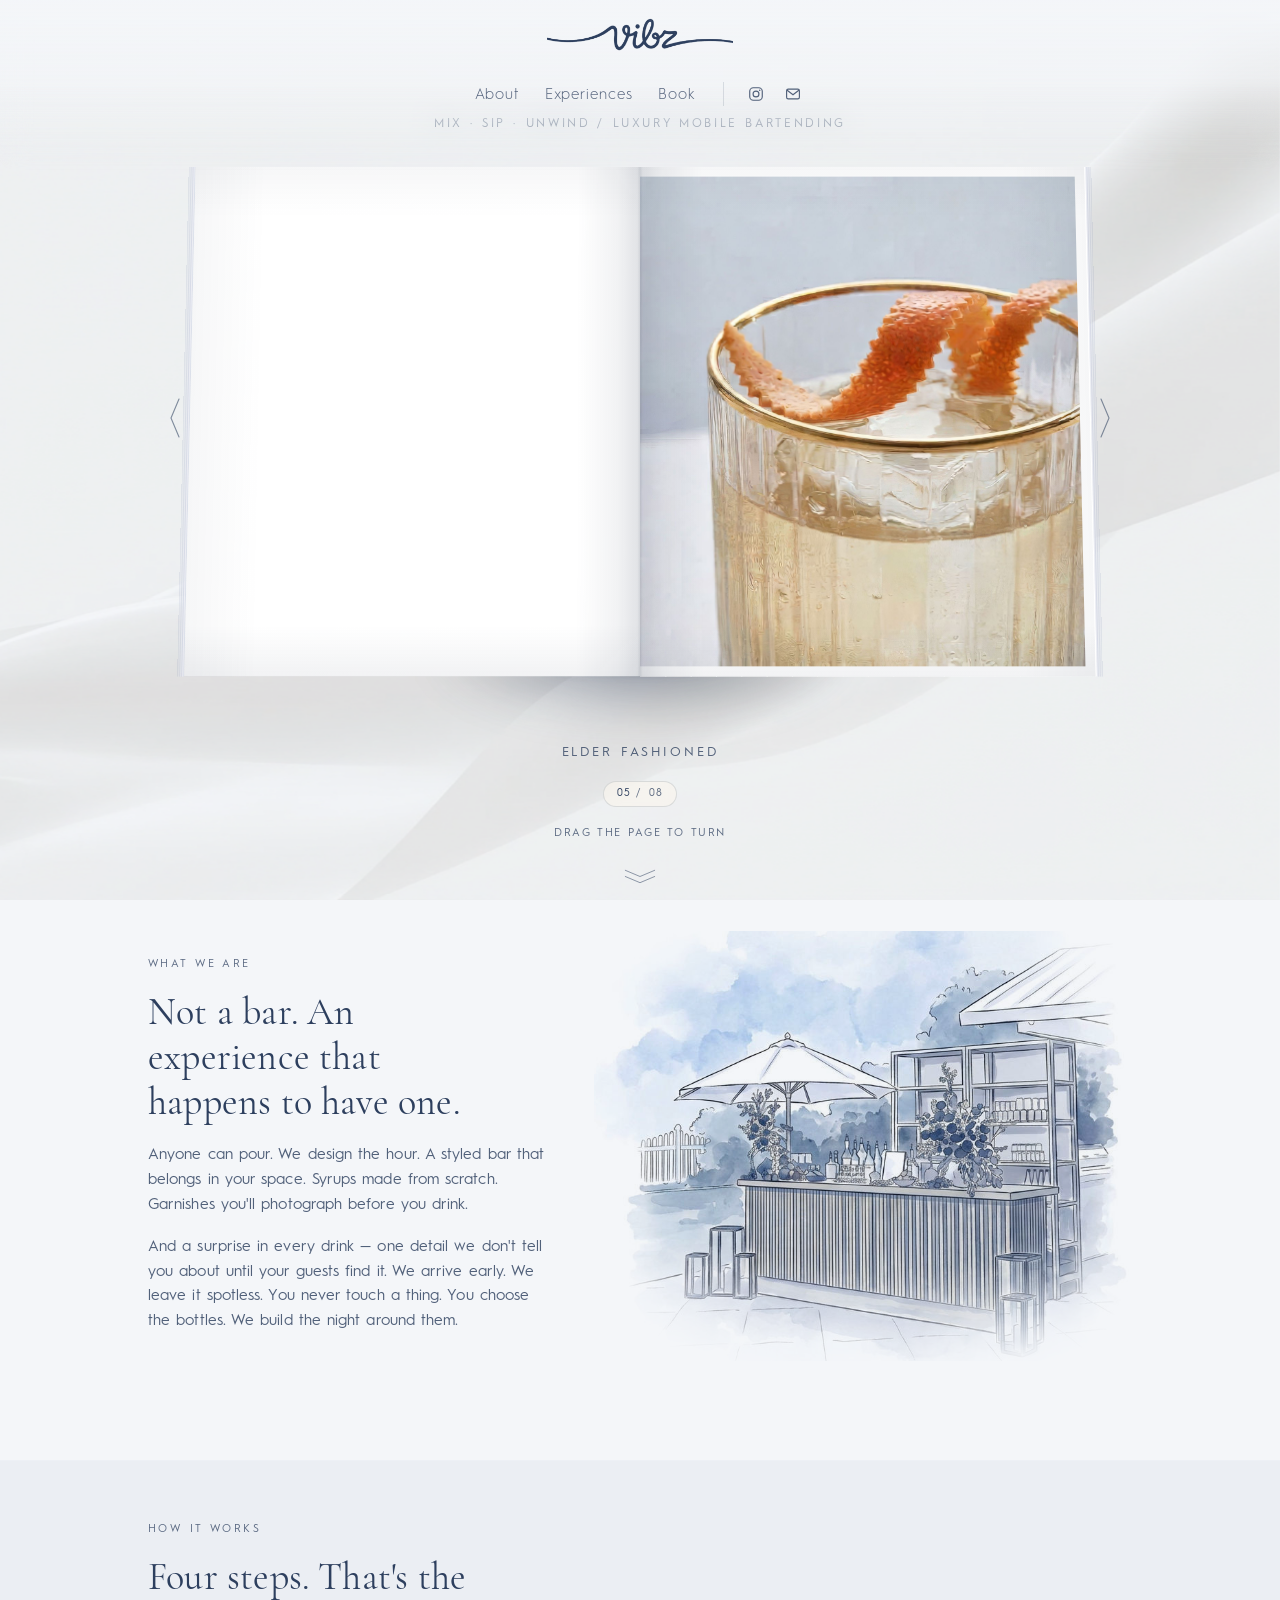
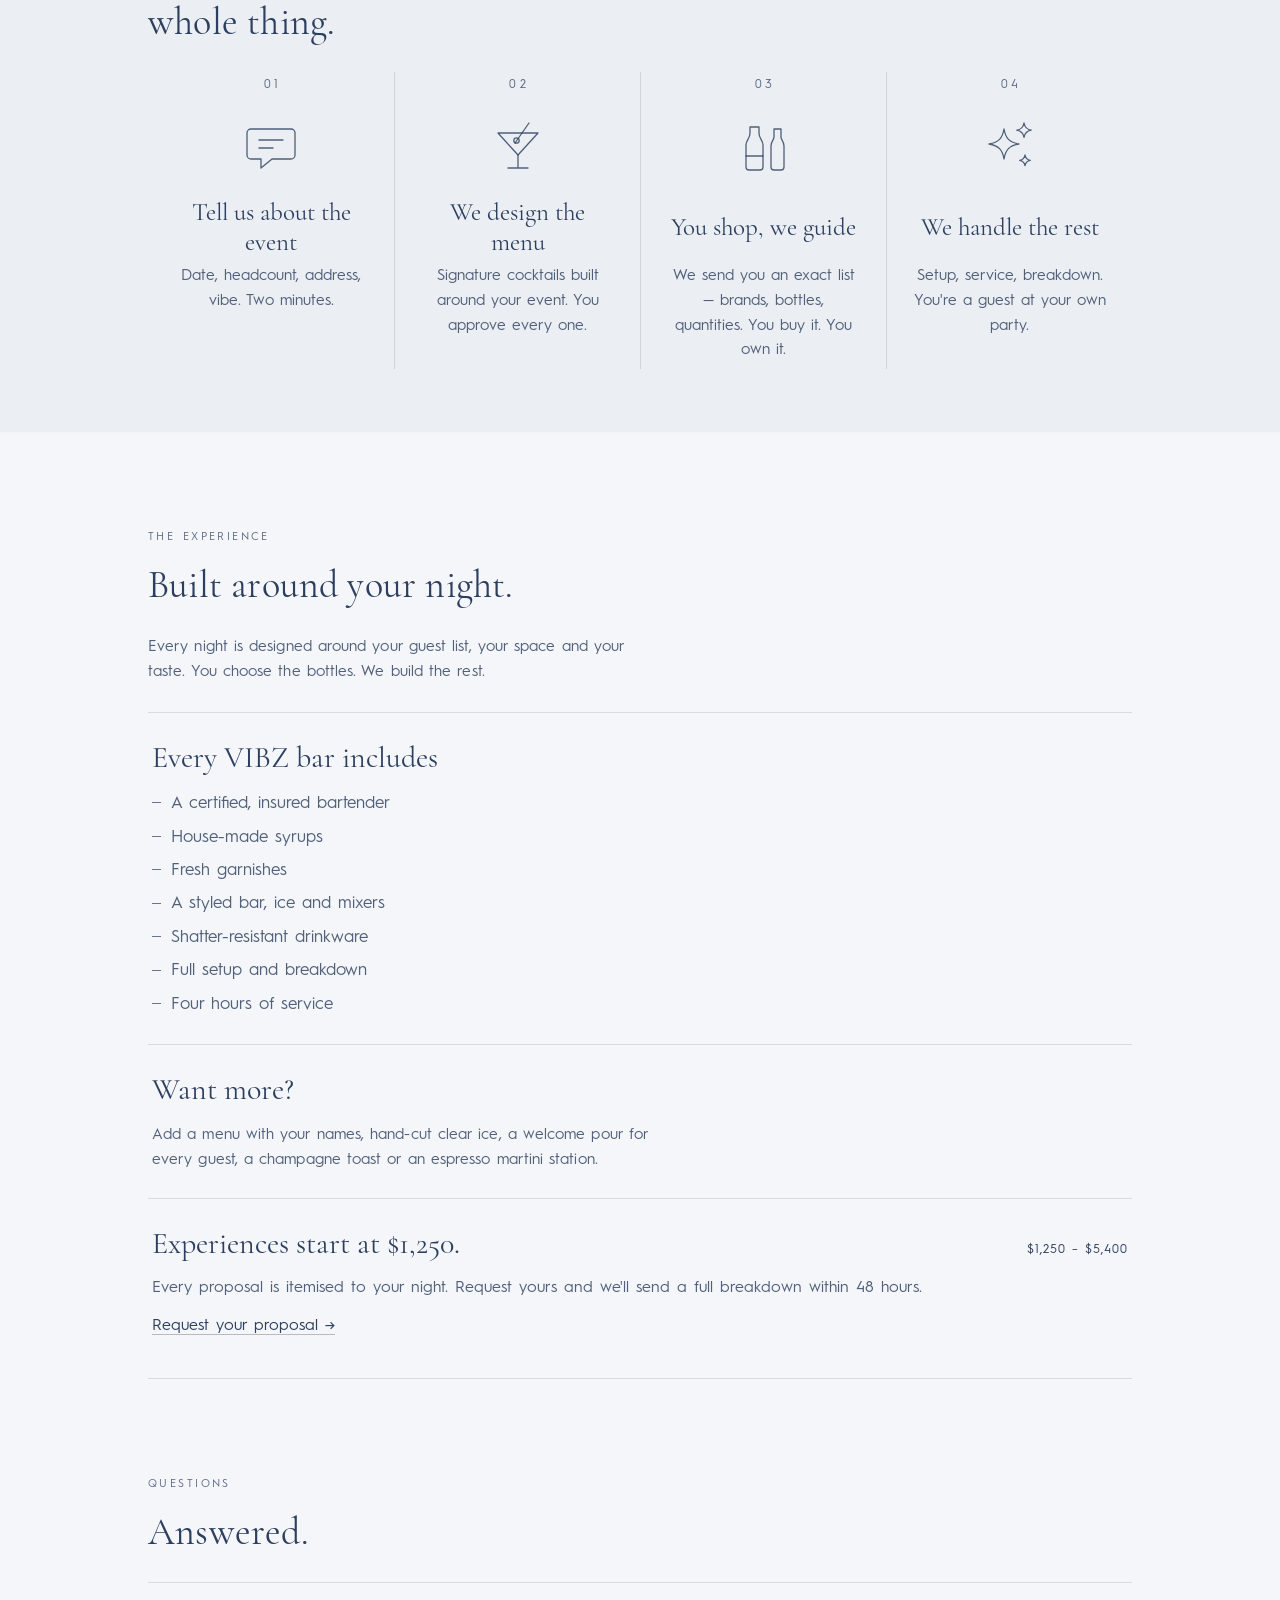
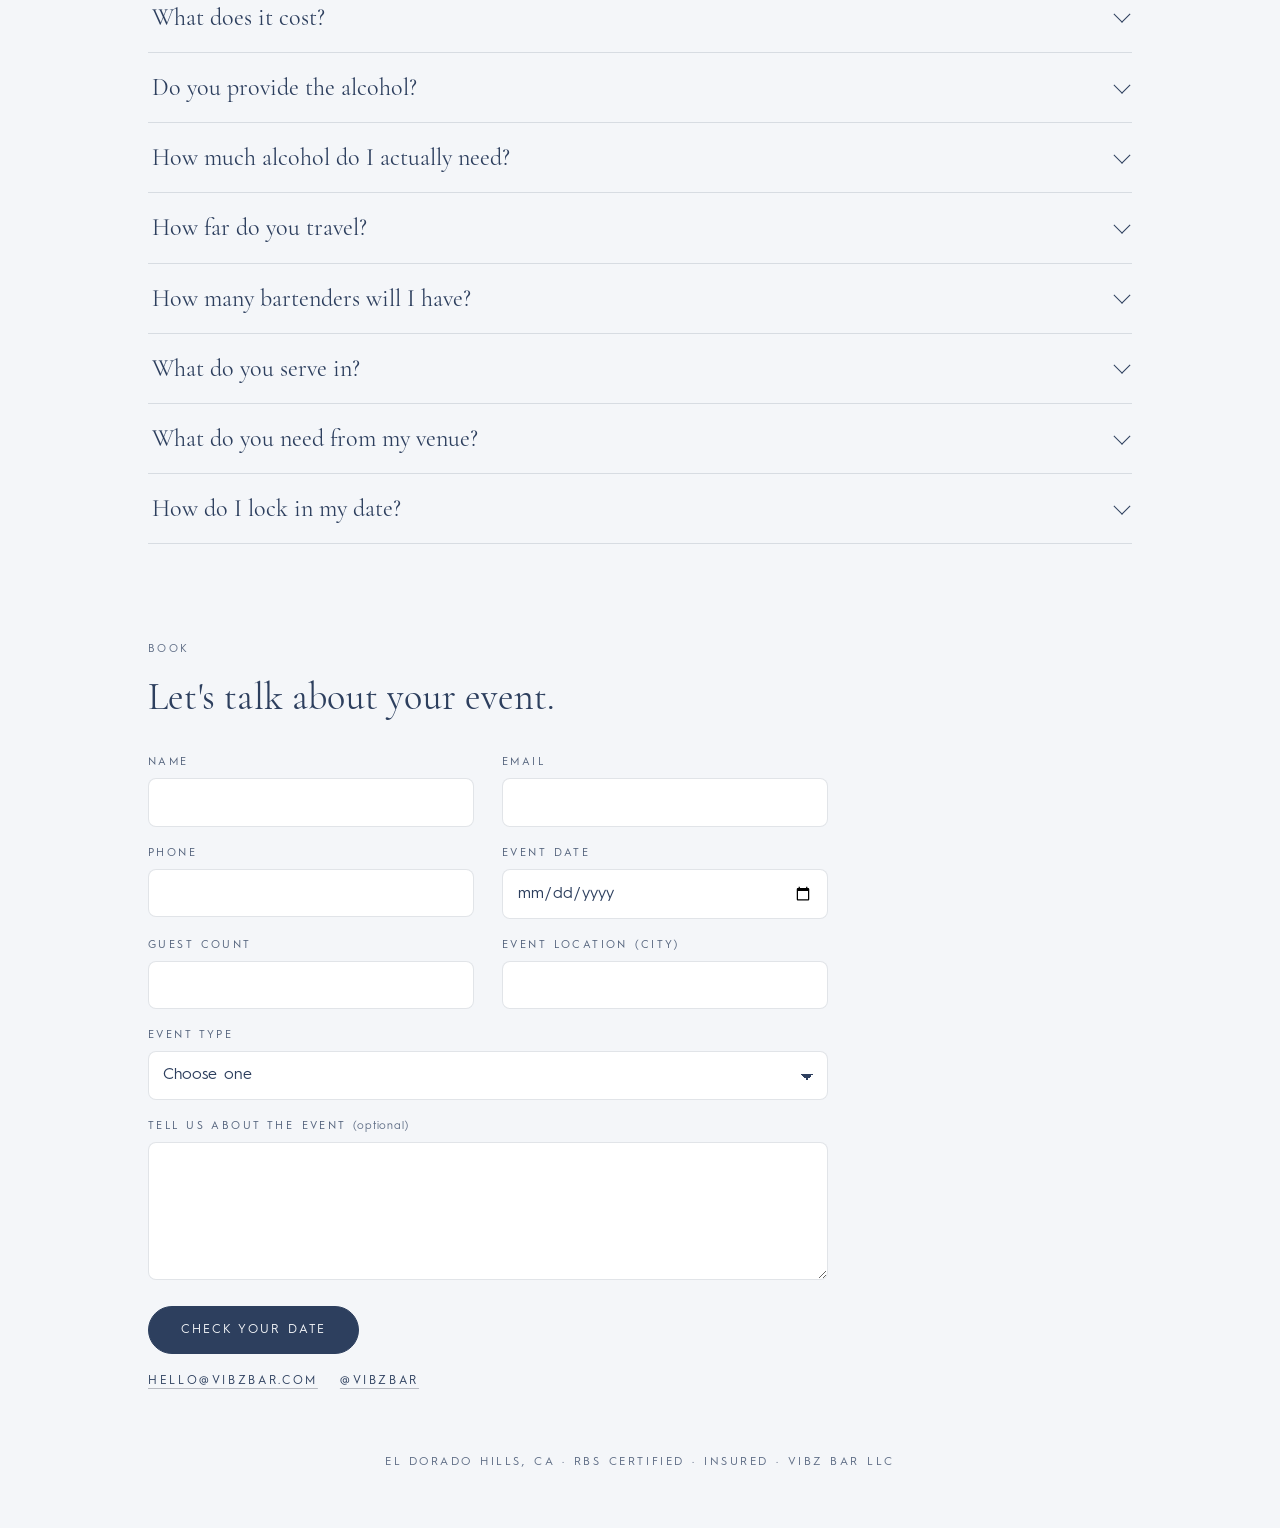
==== index.html @ 6909a25d "Fix configurator pre-population and open in new window - Move URL param pre-fill to after resolvePla" ====
<!doctype html>
<html lang="en">
<head>
<meta charset="utf-8">
<meta name="viewport" content="width=device-width, initial-scale=1">
<title>VIBZ — Mobile Bar</title>
<meta name="description" content="luxury mobile bartending — El Dorado Hills &amp; greater Sacramento">
<meta property="og:title" content="VIBZ — Mobile Bar">
<meta property="og:description" content="The happier hour experience. Luxury mobile bartending for El Dorado Hills, Sacramento, and everywhere worth celebrating.">
<meta property="og:type" content="website">
<meta name="theme-color" content="#f4f6f9">
<style>
@font-face{font-family:'Cormorant Garamond';font-style:normal;font-weight:300;font-display:swap;src:url(fonts/CormorantGaramond-Light.ttf) format('truetype')}
@font-face{font-family:'Cormorant Garamond';font-style:normal;font-weight:400;font-display:swap;src:url(fonts/CormorantGaramond-Regular.ttf) format('truetype')}
@font-face{font-family:'Cormorant Garamond';font-style:italic;font-weight:400;font-display:swap;src:url(fonts/CormorantGaramond-Italic.ttf) format('truetype')}
@font-face{font-family:'Cormorant Garamond';font-style:normal;font-weight:500;font-display:swap;src:url(fonts/CormorantGaramond-Medium.ttf) format('truetype')}
@font-face{font-family:'Cormorant Garamond';font-style:normal;font-weight:600;font-display:swap;src:url(fonts/CormorantGaramond-SemiBold.ttf) format('truetype')}
@font-face{font-family:'Cormorant Garamond';font-style:normal;font-weight:700;font-display:swap;src:url(fonts/CormorantGaramond-Bold.ttf) format('truetype')}
@font-face{font-family:'Hurme Sans';font-style:normal;font-weight:300;font-display:swap;src:url(fonts/HurmeGeometricSans1-Light.otf) format('opentype')}
@font-face{font-family:'Hurme Sans';font-style:normal;font-weight:400;font-display:swap;src:url(fonts/HurmeGeometricSans1.otf) format('opentype')}
@font-face{font-family:'Hurme Sans';font-style:normal;font-weight:600;font-display:swap;src:url(fonts/HurmeGeometricSans1-SemiBold.otf) format('opentype')}

:root{
  --paper:#f4f6f9;
  --ink:#2d3f5e;
  --ink-soft:rgba(45,63,94,.82);
  --ink-faint:rgba(45,63,94,.76);
  --hairline:rgba(45,63,94,.14);
  --earth:#2d3f5e;
  --earth-hover:#1c2a44;
  --lavender:#d4d8e8;
  --display:'Cormorant Garamond',Georgia,serif;
  --font:'Hurme Sans',system-ui,sans-serif;
  --track-caps:.22em;
  --track-nav:.06em;
}
*{box-sizing:border-box}
html,body{margin:0;padding:0}
html{-webkit-text-size-adjust:100%}
body{
  font-family:var(--font);font-weight:400;background:var(--paper);color:var(--ink);
  -webkit-font-smoothing:antialiased;overflow-x:hidden;
}
a{color:inherit;text-decoration:none}
button{font:inherit}
::selection{background:rgba(45,63,94,.85);color:var(--paper)}

/* the painted ground the whole page sits on */
.wash{position:fixed;inset:0;z-index:-2;pointer-events:none;background:var(--paper)}
.wash:after{
  content:"";position:absolute;inset:0;
  background:url(vibz/wave_bg_2.png) center top / cover no-repeat;
  opacity:var(--wave,.5);mix-blend-mode:multiply;will-change:opacity;
}
@media (max-width:760px){.wash:after{display:none}}

/* ---------------- top bar ---------------- */
.top{
  position:fixed;top:0;left:0;right:0;z-index:500;
  display:flex;flex-direction:column;align-items:center;gap:11px;
  padding-inline:clamp(16px,4vw,48px);padding-block:18px 64px;pointer-events:none;text-align:center;
}
.top>*{pointer-events:auto}
.top:before{
  content:"";position:absolute;inset:0;z-index:-1;
  background:linear-gradient(180deg,rgba(244,246,249,.94),rgba(244,246,249,.7) 48%,rgba(244,246,249,0));
  -webkit-backdrop-filter:blur(14px) saturate(.95);backdrop-filter:blur(14px) saturate(.95);
  -webkit-mask-image:linear-gradient(180deg,#000 46%,transparent);
  mask-image:linear-gradient(180deg,#000 46%,transparent);
}
.top .name{display:block;line-height:0;margin-bottom:20px}
.top .name img{width:clamp(124px,15vw,186px);height:auto;display:block}
.top nav{
  display:flex;gap:clamp(14px,2vw,26px);font-size:15px;align-items:center;
  letter-spacing:var(--track-nav);font-weight:300;
}
.top nav a{color:var(--ink-soft);transition:color .2s}
.top nav a:hover,.top nav a[aria-current]{color:var(--ink)}
.top nav .top-socials{
  display:flex;align-items:center;gap:13px;margin-left:2px;padding-left:clamp(12px,1.6vw,20px);
  border-left:1px solid var(--hairline);
}
.icon-btn{display:inline-flex;align-items:center;justify-content:center;padding:4px;color:var(--ink-soft);transition:color .2s}
.icon-btn:hover{color:var(--ink)}
.top .icon-btn svg{width:16px;height:16px;display:block}
@media (max-width:640px){
  .top{padding-inline:12px;padding-block:13px 50px;gap:8px}
  .top .name img{width:108px}
  .top nav{gap:11px;font-size:13px}
  .top nav .top-socials{gap:9px;padding-left:10px}
  .top .icon-btn{padding:2px}
  .top .icon-btn svg{width:14px;height:14px}
}

/* ---------------- hero ---------------- */
.hero{
  position:relative;display:grid;justify-items:center;align-content:center;
  min-height:100svh;overflow-anchor:none;overflow-x:clip;
  padding:clamp(112px,13svh,152px) 0 clamp(72px,10svh,120px);
}
.hero-kicker{
  font-size:12px;font-weight:400;letter-spacing:var(--track-caps);text-align:center;
  color:var(--ink-soft);margin:0 0 clamp(22px,3.4vh,40px);text-transform:uppercase;
}
.hero-down{
  position:absolute;bottom:30px;left:50%;transform:translateX(-50%);border:0;background:transparent;
  padding:10px 14px;color:var(--ink);cursor:pointer;-webkit-tap-highlight-color:transparent;
  opacity:.6;transition:opacity .2s;z-index:3;
}
.hero-down:hover{opacity:.9}

/* ---------------- sketchbook ---------------- */
.hero,.hero *{-webkit-user-select:none;-moz-user-select:none;user-select:none}
.hero img{-webkit-user-drag:none;user-drag:none}
.sb-wrap{display:grid;justify-items:center;gap:20px;width:100%;position:relative;z-index:2}
.sb-stage{
  display:flex;align-items:center;justify-content:center;width:100%;
  position:relative;
  touch-action:pan-y;
}
.sb-arrow{
  flex:none;display:inline-flex;align-items:center;justify-content:center;padding:10px 8px;
  border:0;background:transparent;color:var(--ink-soft);cursor:pointer;opacity:.7;
  transition:color .2s,opacity .2s;
  -webkit-tap-highlight-color:transparent;z-index:8;
}
.sb-arrow:hover{color:var(--ink);opacity:1}

/* the book's own untransformed frame; only .sb-tilt leans underneath */
.sb-3d{
  position:relative;flex:1 1;min-width:0;max-width:900px;
  perspective:1750px;perspective-origin:50% 46%;
  --mat:calc(var(--bw,0px) * .0111);  /* the white border: 10px at the full 900px width */
  --stock:#fff;                       /* the border and the paper behind the art */
}
.sb-tilt{
  position:relative;
  transform-style:preserve-3d;
  transform:rotateX(calc(var(--rx,0deg) + 5deg)) rotateY(var(--ry,0deg)) scale(var(--zoom,1));
}
/* Each plate sits inside a white border of --mat on all four sides, so the
   book is a little taller than the photograph:
   1 / ((1 - 2m)/1.7917 + 2m) with m = .0111.  Every surface that paints the
   photograph insets it by the same amount.  Down each side, a few stepped
   paper edges, light and dark alternating, show the page block as if the book
   were seen from above; nothing shows along the bottom. */
.sb-book{
  position:relative;width:100%;aspect-ratio:1.7608;
  transform-style:preserve-3d;z-index:1;
  box-shadow:
    -1px 0 0 rgba(150,163,196,.20), 1px 0 0 rgba(150,163,196,.20),
    -2px 0 0 rgba(255,255,255,.50), 2px 0 0 rgba(255,255,255,.50),
    -3px 0 0 rgba(135,149,184,.17), 3px 0 0 rgba(135,149,184,.17),
    -4px 0 0 rgba(255,255,255,.40), 4px 0 0 rgba(255,255,255,.40),
    -5px 0 0 rgba(120,135,172,.14), 5px 0 0 rgba(120,135,172,.14),
    -6px 0 0 rgba(255,255,255,.30), 6px 0 0 rgba(255,255,255,.30),
    -7px 0 0 rgba(105,120,160,.11), 7px 0 0 rgba(105,120,160,.11);
}

/* The crease and the pages' own curvature are drawn on a flat overlay laid
   over the whole book, outside the 3D group, and multiplied into the
   photographs so they darken the picture itself, as a real fold would.
   Multiply blending drops out inside a preserve-3d group once a leaf is in
   the air, so this has to live out here.  It stays put while a page turns and
   eases out as the leaf lifts and back in as it settles, tied to --shade, so
   nothing pops at either end.  One unbroken seam at the spine, the paper
   darkening softly toward it and a little at the outer edges. */
.sb-crease{
  position:absolute;inset:0;pointer-events:none;z-index:30;
  mix-blend-mode:multiply;
  transform:rotateX(calc(var(--rx,0deg) + 5deg)) rotateY(var(--ry,0deg)) scale(var(--zoom,1));
  background:
    linear-gradient(90deg,
      rgba(30,42,66,0) 43%,rgba(30,42,66,.06) 47.5%,rgba(30,42,66,.13) 49.7%,rgba(30,42,66,.20) 50%,
      rgba(30,42,66,.13) 50.3%,rgba(30,42,66,.06) 52.5%,rgba(30,42,66,0) 57%),
    linear-gradient(90deg,
      rgba(30,42,66,.04) 0%,rgba(30,42,66,0) 8%,rgba(30,42,66,0) 92%,rgba(30,42,66,.04) 100%),
    linear-gradient(180deg,
      rgba(30,42,66,.04) 0%,rgba(30,42,66,0) 10%,rgba(30,42,66,0) 90%,rgba(30,42,66,.06) 100%);
  opacity:calc(1 - var(--shade,0));
  transition:opacity .25s ease;
}

/* The book sits on a surface, so its shadow is a soft pool underneath —
   no box, no filter on the artwork, nothing with an edge of its own.  The
   book rests on its spine, so the shadow gathers below the middle and
   thins out toward the sides.  All of it eases off while a leaf is in the
   air. */
.sb-cast{position:absolute;pointer-events:none;z-index:-1}
.sb-cast.ambient{
  left:20%;right:20%;top:84%;bottom:-18%;
  background:radial-gradient(50% 50% at 50% 34%,
    rgba(28,42,68,.46) 0%,rgba(28,42,68,.21) 45%,rgba(28,42,68,0) 78%);
  filter:blur(18px);
  opacity:calc(1 - var(--shade,0) * .42);
}
.sb-cast.contact{
  left:28%;right:28%;top:92%;bottom:-8%;
  background:radial-gradient(50% 50% at 50% 28%,
    rgba(28,42,68,.66) 0%,rgba(28,42,68,.27) 50%,rgba(28,42,68,0) 80%);
  filter:blur(9px);
  opacity:calc(1 - var(--shade,0) * .5);
}
.sb-cast.hair{
  left:34%;right:34%;top:96%;bottom:-2%;
  background:radial-gradient(50% 60% at 50% 20%,
    rgba(28,42,68,.60) 0%,rgba(28,42,68,0) 78%);
  filter:blur(4px);
  opacity:calc(1 - var(--shade,0) * .62);
}
.sb-full{position:absolute;inset:0;background:var(--stock);overflow:hidden}
.sb-full img{
  position:absolute;top:var(--mat);left:var(--mat);
  width:calc(100% - 2 * var(--mat));height:auto;display:block;
}
/* The two halves either side of the gutter.  Each shows the full-width
   photograph through a half-width window, so the image is positioned in
   book pixels and the border is carried on both. */
.sb-half{position:absolute;top:0;bottom:0;width:50%;overflow:hidden;background:var(--stock)}
.sb-half.left{left:0}
.sb-half.right{left:50%}
.sb-half-img{
  position:absolute;top:var(--mat);
  width:calc(var(--bw,0px) - 2 * var(--mat));max-width:none;height:auto;display:block;
}
.sb-half.left .sb-half-img{left:var(--mat)}
.sb-half.right .sb-half-img{left:calc(var(--mat) - var(--bw,0px) / 2)}

/* the shadow the lifting leaf throws onto the page beneath it */
.gutter-shade{
  position:absolute;top:0;bottom:0;width:46%;
  pointer-events:none;opacity:calc(var(--shade,0) * .62);
  -webkit-mask-image:linear-gradient(180deg,transparent 0,#000 5.2%,#000 94.8%,transparent 100%);
  mask-image:linear-gradient(180deg,transparent 0,#000 5.2%,#000 94.8%,transparent 100%);
}
.gutter-shade.left{right:0;background:linear-gradient(270deg,rgba(28,42,68,.30),rgba(28,42,68,0) 82%)}
.gutter-shade.right{left:0;background:linear-gradient(90deg,rgba(28,42,68,.24),rgba(28,42,68,0) 82%)}

/* ---- the turning leaf: nested strips forming a curved surface ---- */
.curl{
  position:absolute;top:0;height:100%;
  width:calc(var(--bw,0px) * var(--span));
  transform-style:preserve-3d;z-index:6;
  will-change:transform;
}
.curl.next{left:50%;transform-origin:left center;transform:rotateY(calc(-1 * var(--tt,0deg)))}
.curl.prev{right:50%;transform-origin:right center;transform:rotateY(var(--tt,0deg))}
.strip{
  position:absolute;top:0;height:100%;
  width:calc(var(--bw,0px) * var(--span) / var(--n));
  transform-style:preserve-3d;
}
.curl.next .strip{transform-origin:left center}
.curl.prev .strip{transform-origin:right center}
.curl.next>.strip{left:0}
.curl.prev>.strip{right:0;left:auto}
.curl.next .strip .strip{left:100%;transform:rotateY(var(--td,0deg))}
.curl.prev .strip .strip{right:100%;transform:rotateY(calc(-1 * var(--td,0deg)))}
.face{
  position:absolute;top:0;bottom:0;left:0;right:-1.1px;
  backface-visibility:hidden;-webkit-backface-visibility:hidden;
  background-color:var(--stock);
  background-repeat:no-repeat;
  background-size:calc(var(--bw,0px) - 2 * var(--mat)) auto;
  background-position-y:var(--mat);
}
.face.back{transform:rotateY(180deg)}
.face .sh,.face .gl{
  -webkit-mask-image:linear-gradient(180deg,#000 0,#000 100%);
  mask-image:linear-gradient(180deg,#000 0,#000 100%);
}
.strip.edge .face .sh,.strip.edge .face .gl{
  -webkit-mask-image:linear-gradient(180deg,#000 0,#000 100%),var(--hf);
  mask-image:linear-gradient(180deg,#000 0,#000 100%),var(--hf);
  -webkit-mask-composite:source-in;mask-composite:intersect;
}
.curl.next .strip.edge .face.front,.curl.prev .strip.edge .face.back{
  --hf:linear-gradient(90deg,#000 0 22%,transparent 96%);
}
.curl.next .strip.edge .face.back,.curl.prev .strip.edge .face.front{
  --hf:linear-gradient(270deg,#000 0 22%,transparent 96%);
}
.face .sh{position:absolute;inset:0;pointer-events:none}
.curl.next .face.front .sh,.curl.prev .face.back .sh{
  background:linear-gradient(90deg,rgba(28,42,68,var(--a1,0)),rgba(28,42,68,var(--a2,0)));
}
.curl.next .face.back .sh,.curl.prev .face.front .sh{
  background:linear-gradient(90deg,rgba(28,42,68,var(--a2,0)),rgba(28,42,68,var(--a1,0)));
}
.face .gl{
  position:absolute;inset:0;
  pointer-events:none;background:#fff;
  opacity:calc(var(--shade,0) * var(--lit,1) * var(--lit,1) * .20);
}

/* ---- controls ---- */
.sb-tools{
  display:flex;align-items:center;gap:6px;
  border:1px solid var(--hairline);border-radius:999px;
  padding:5px 7px;background:rgba(250,246,238,.62);
  -webkit-backdrop-filter:blur(8px);backdrop-filter:blur(8px);
}
.plate-count{
  font-size:11px;letter-spacing:.1em;color:var(--ink-faint);
  font-variant-numeric:tabular-nums;padding:0 6px;white-space:nowrap;
}
.plate-count b{font-weight:400;color:var(--ink)}

.sb-zone{position:absolute;top:0;bottom:0;border:0;background:transparent;cursor:grab;z-index:60;-webkit-tap-highlight-color:transparent}
.sb-zone:active{cursor:grabbing}
.sb-prev{left:0;width:50%}
.sb-next{right:0;width:50%}

.sb-captions{display:grid;justify-items:center;margin-top:50px}
.sb-captions>*{grid-area:1/1;margin:0}
.sb-caption{font-size:13px;letter-spacing:var(--track-caps);text-transform:uppercase;color:var(--ink-soft);
  animation:sb-cap-in .5s ease both}
.sb-caption.live{animation:none}
@keyframes sb-cap-in{0%{opacity:0}}
@keyframes sb-cap-out{to{opacity:0}}
.sb-hint{
  margin:0;font-size:11px;letter-spacing:.14em;text-transform:uppercase;color:var(--ink-faint);
  transition:opacity .4s ease;
}
.sb-hint.gone{opacity:0}
.sb-wrap.intro .sb-full img,.sb-wrap.intro .sb-half-img{filter:url(#sb-mblur-1)}
.sb-wrap.intro.b2 .sb-full img,.sb-wrap.intro.b2 .sb-half-img{filter:url(#sb-mblur-2)}
.sb-wrap.intro .sb-caption{animation:none}
.sb-wrap.intro .sb-caption.cap-out{display:none}
@media (max-width:640px){
  .hero-kicker{font-size:10.5px;letter-spacing:.16em}
  /* the arrows sit in the margins either side of the pages, so the book is
     a little narrower to make room for them */
  .sb-wrap{width:100vw;margin-inline:calc(50% - 50vw);padding-inline:8px}
  .sb-arrow{padding:14px 6px}
  .sb-3d{max-width:none}
  .sb-hint{font-size:9.5px;letter-spacing:.1em;padding:0 16px;text-align:center}
}

/* ---------------- painted rules + sections ---------------- */
.section-label{
  font-size:11px;letter-spacing:var(--track-caps);text-transform:uppercase;
  color:var(--ink-faint);margin:0 0 18px;
}
.about{
  position:relative;max-width:1080px;margin:0 auto;
  padding:0 clamp(20px,5vw,48px);
  display:grid;grid-template-columns:minmax(0,.85fr) minmax(0,1.15fr);gap:clamp(24px,4vw,48px);align-items:center;
}
.bio{font-size:clamp(14px,1.3vw,15.5px);line-height:1.6;letter-spacing:.005em;margin:0;font-weight:400;color:var(--ink-soft);max-width:56ch}
.bio-link{color:var(--ink);text-decoration:underline;text-decoration-color:rgba(26,35,50,.28);
  text-underline-offset:4px;transition:text-decoration-color .2s}
.bio-link:hover{text-decoration-color:var(--ink)}
/* The watercolour is opaque with a white fade at its edges.  Multiplying it
   into the page colour drops the white out, and the soft mask feathers
   whatever is left, so it settles into the paper instead of sitting on it. */
.about-art{
  position:relative;width:100%;aspect-ratio:1.25;overflow:hidden;
  user-select:none;
}
.about-art img{
  position:absolute;left:-22%;top:-19%;width:150%;max-width:none;height:auto;
  mix-blend-mode:multiply;
  -webkit-mask-image:radial-gradient(ellipse 52% 52% at 50% 50%,#000 58%,transparent 100%);
  mask-image:radial-gradient(ellipse 52% 52% at 50% 50%,#000 58%,transparent 100%);
}
@media (max-width:760px){
  .about{grid-template-columns:1fr}
  .about-art{max-width:480px;justify-self:center}
}

.contact{max-width:1080px;margin:0 auto;padding:0 clamp(20px,5vw,48px)}
.contact-social{
  margin:20px 0 0;display:flex;flex-wrap:wrap;gap:22px;
  font-size:12px;letter-spacing:var(--track-caps);text-transform:uppercase;
}
.about .bio + .bio{margin-top:1.1em}

.plates{max-width:1080px;margin:0 auto;padding:0 clamp(20px,5vw,48px)}
.plate-list{list-style:none;margin:0;padding:0;border-top:1px solid var(--hairline)}
.plate{
  display:grid;grid-template-columns:3.4em minmax(0,1fr) auto;gap:18px;align-items:baseline;
  width:100%;padding:15px 4px;border:0;border-bottom:1px solid var(--hairline);
  background:transparent;text-align:left;cursor:pointer;color:inherit;
  transition:background-color .22s ease,padding-left .22s ease;
}
.plate:hover,.plate[aria-current="true"]{background:rgba(255,255,255,.5);padding-left:12px}
.plate .n{font-size:12px;color:var(--ink-faint);letter-spacing:var(--track-nav)}
.plate .t{font-family:var(--display);font-size:clamp(19px,2.1vw,26px)}
.plate .p{font-size:12.5px;color:var(--ink-faint);letter-spacing:.08em;text-transform:uppercase;text-align:right}
.plate[aria-current="true"] .p{color:var(--earth)}

/* ---- the sections VIBZ needs that a sketchbook did not: steps, tiers
        and questions.  All of it borrows the plate list's manners --
        hairline rules, an indented number, the same restrained scale. ---- */
/* the fixed bar would otherwise sit on top of a section's own label */
.about,.plates,.contact{scroll-margin-top:clamp(96px,13vh,132px)}
.plates,.contact{margin-top:clamp(72px,11vh,120px)}
/* a barely-there, see-through grey-blue band behind How it works, full width of the page */
#how{
  background:rgba(45,63,94,.04);padding-block:clamp(44px,7vh,72px);
  box-shadow:0 0 0 100vmax rgba(45,63,94,.04);clip-path:inset(0 -100vmax);
}

.lede{
  font-family:var(--display);font-size:clamp(24px,3vw,38px);line-height:1.18;
  letter-spacing:.005em;margin:0 0 clamp(20px,3vh,34px);max-width:22ch;
}
.bio-lead{font-family:var(--display);font-size:clamp(24px,3vw,38px);line-height:1.18;color:var(--ink);
  font-weight:400;letter-spacing:.005em;max-width:20ch;margin-bottom:.5em}
.contact .bio-lead{max-width:none}
.bio-note{font-size:clamp(14px,1.4vw,16px);color:var(--ink-soft);max-width:none}

.step-list,.tier-list,.qa-list{list-style:none;margin:0;padding:0}
/* Four columns, each a number, a thin-line icon, a title and a short line,
   divided by hairlines.  Stacks to one column on a phone. */
.step-list{display:grid;grid-template-columns:repeat(4,minmax(0,1fr));margin-top:clamp(8px,2vh,20px)}
.step{
  display:flex;flex-direction:column;align-items:center;text-align:center;
  padding:6px clamp(14px,2vw,28px);
}
.step+.step{border-left:1px solid var(--hairline)}
.step .n{font-size:12px;color:var(--ink-faint);letter-spacing:.3em;padding-left:.3em}
.step-icon{width:clamp(52px,5.4vw,64px);height:auto;margin:clamp(16px,2.4vh,24px) 0 clamp(14px,2vh,20px);color:var(--ink-soft)}
.step h3{font-family:var(--display);font-weight:400;font-size:clamp(21px,2vw,25px);line-height:1.2;margin:0 0 .5em}
@media (min-width:901px){.step h3{display:flex;align-items:center;justify-content:center;min-height:2.4em;margin-bottom:.3em}}
.step p{margin:0;font-size:clamp(14px,1.3vw,15.5px);line-height:1.6;color:var(--ink-soft);max-width:24ch}
@media (max-width:900px){
  .step-list{grid-template-columns:repeat(2,minmax(0,1fr))}
  .step{padding-block:26px}
  .step:nth-child(odd){border-left:0}
  .step:nth-child(n+3){border-top:1px solid var(--hairline)}
}
@media (max-width:560px){
  .step-list{grid-template-columns:1fr}
  .step+.step{border-left:0;border-top:1px solid var(--hairline)}
  .step:nth-child(n+3){border-top:1px solid var(--hairline)}
  .step{padding-block:28px}
  .step p{max-width:30ch}
}

.tier-list{display:grid;gap:0;border-top:1px solid var(--hairline);margin-top:clamp(20px,3vh,30px)}
.tier{padding:26px 4px;border-bottom:1px solid var(--hairline)}
.tier-head{display:flex;flex-wrap:wrap;align-items:baseline;gap:.6em 1.2em;margin-bottom:.9em}
.tier-head h3{font-family:var(--display);font-weight:400;font-size:clamp(22px,2.5vw,30px);margin:0}
.tier-price{font-size:12.5px;color:var(--ink-faint);letter-spacing:.08em;text-transform:uppercase;
  margin-left:auto;white-space:nowrap}
.tier.featured .tier-price{color:var(--earth)}
.tier-badge{
  font-family:var(--font);font-size:10px;letter-spacing:.16em;text-transform:uppercase;
  color:#fff;background:var(--ink);border-radius:999px;padding:.4em .95em;vertical-align:.28em;
  margin-left:.5em;white-space:nowrap;
}
.tier ul{list-style:none;margin:0;padding:0}
.tier ul li{position:relative;padding-left:1.1em;font-size:clamp(15px,1.5vw,17px);
  line-height:1.62;color:var(--ink-soft)}
.tier ul li+li{margin-top:.35em}
.tier ul li:before{content:"";position:absolute;left:0;top:.72em;width:.5em;height:1px;
  background:var(--earth);opacity:.7}
.tier-best{margin:1em 0 0;font-size:12.5px;letter-spacing:.06em;text-transform:uppercase;
  color:var(--ink-faint)}

.qa-list{border-top:1px solid var(--hairline)}
.qa{border-bottom:1px solid var(--hairline)}
.qa button{
  display:flex;align-items:center;gap:.9em;width:100%;padding:19px 4px;
  border:0;background:transparent;cursor:pointer;text-align:left;color:inherit;
  font-family:var(--display);font-size:clamp(18px,2vw,24px);font-weight:400;line-height:1.3;
  -webkit-tap-highlight-color:transparent;transition:padding-left .22s ease;
}
.qa button:hover{padding-left:12px}
.qa .q{flex:1}
.qa .caret{
  flex:none;width:.5em;height:.5em;border-right:1.4px solid var(--earth);
  border-bottom:1.4px solid var(--earth);transform:rotate(45deg) translate(-.08em,-.08em);
  transition:transform .3s cubic-bezier(.4,0,.2,1);
}
.qa button[aria-expanded="true"] .caret{transform:rotate(-135deg) translate(-.14em,-.14em)}
.qa .a{display:grid;grid-template-rows:0fr;transition:grid-template-rows .34s cubic-bezier(.4,0,.2,1)}
.qa button[aria-expanded="true"]+.a{grid-template-rows:1fr}
.qa .a>div{overflow:hidden}
.qa .a p{margin:0;padding:0 2em 22px 4px;font-size:clamp(15px,1.5vw,17px);
  line-height:1.7;color:var(--ink-soft);max-width:64ch}
@media (prefers-reduced-motion:reduce){.qa .a{transition:none}}

@media (max-width:640px){
  .tier-price{margin-left:0}
}

/* ---- the booking form ---- */
.book-form{
  display:grid;grid-template-columns:repeat(2,minmax(0,1fr));gap:20px clamp(16px,3vw,28px);
  max-width:680px;margin:clamp(24px,4vh,36px) 0 0;
}
.book-form .wide,.book-form .form-foot{grid-column:1 / -1}
.book-form .field{display:grid;gap:8px;align-content:start;min-width:0}
.book-form label{
  font-size:11px;letter-spacing:var(--track-caps);text-transform:uppercase;color:var(--ink-soft);
}
.book-form .opt{letter-spacing:.08em;text-transform:none;color:var(--ink-faint)}
.book-form input,.book-form select,.book-form textarea{
  width:100%;font:inherit;font-size:16px;line-height:1.4;color:var(--ink);
  padding:12px 14px;border:1px solid var(--hairline);border-radius:8px;
  background:#fff;
  -webkit-appearance:none;appearance:none;
  transition:border-color .2s ease,background-color .2s ease;
}
.book-form select{
  padding-right:38px;cursor:pointer;
  background-image:linear-gradient(45deg,transparent 50%,var(--earth) 50%),linear-gradient(135deg,var(--earth) 50%,transparent 50%);
  background-position:calc(100% - 20px) 55%,calc(100% - 14px) 55%;
  background-size:6px 6px,6px 6px;background-repeat:no-repeat;
}
.book-form textarea{resize:vertical;min-height:120px}
.book-form input:hover,.book-form select:hover,.book-form textarea:hover{border-color:var(--ink-faint)}
.book-form input:focus-visible,.book-form select:focus-visible,.book-form textarea:focus-visible{
  outline:2px solid var(--earth);outline-offset:2px;border-color:var(--earth);
  background:rgba(255,255,255,.9);
}
.book-form .hp{position:absolute;left:-9999px;width:1px;height:1px;opacity:0}
.form-foot{display:flex;flex-wrap:wrap;align-items:center;gap:14px 20px;margin-top:6px}
.form-btn{
  padding:15px 32px;border-radius:999px;border:1px solid var(--earth);background:var(--earth);color:var(--paper);
  font-size:12.5px;letter-spacing:.16em;text-transform:uppercase;cursor:pointer;
  transition:background-color .32s cubic-bezier(.22,.61,.36,1),color .2s ease;
}
.form-btn:hover{background:var(--earth-hover);border-color:var(--earth-hover)}
.form-btn:focus-visible{outline:2px solid var(--ink);outline-offset:3px}
.form-btn:disabled{opacity:.55;cursor:default}
.form-status{margin:0;font-size:15px;line-height:1.5;color:var(--ink-soft);max-width:44ch}
.form-status:empty{display:none}
.form-thanks{margin:clamp(24px,4vh,36px) 0 0}
@media (max-width:640px){
  .book-form{grid-template-columns:1fr}
}

.foot{font-size:11.5px;letter-spacing:var(--track-caps);text-transform:uppercase;line-height:1.8;
  color:var(--ink-faint);text-align:center;text-wrap:balance;
  margin-top:clamp(48px,7vh,84px);padding:0 clamp(20px,5vw,48px) 44px}
/* on a phone the footer is two tidy lines, with no separator left dangling at a line start */
@media (max-width:640px){.foot{font-size:10.5px;letter-spacing:.16em}.foot span{display:block}.foot .sep{display:none}}
/* accessibility: visible keyboard focus, skip link */
a:focus-visible,button:focus-visible{outline:2px solid var(--ink);outline-offset:3px;border-radius:2px}
.sb-arrow:focus-visible,.hero-down:focus-visible{opacity:1}
.skip{position:absolute;left:12px;top:-60px;z-index:1000;background:var(--ink);color:#fff;padding:10px 16px;font-size:14px;text-decoration:none}
.skip:focus{top:12px}
</style>
</head>
<body>
<a class="skip" href="#sketchbook">Skip to content</a>
<div class="wash" aria-hidden="true"></div>
<main class="page home" id="main">

  <header class="top">
    <a class="name" href="#" aria-label="VIBZ Mobile Bar — home">
      <img src="vibz/wordmark-navy.png" alt="VIBZ Mobile Bar" width="1376" height="247">
    </a>
    <nav aria-label="Main">
      <a href="#about">About</a>
      <a href="#experiences">Experiences</a>
      <a href="#contact">Book</a>
      <div class="top-socials">
        <a href="https://www.instagram.com/vibzbar" target="_blank" rel="me noopener" class="icon-btn" aria-label="Instagram (opens in a new tab)"><svg viewBox="0 0 24 24" fill="none" stroke="currentColor" stroke-width="1.7" aria-hidden="true"><rect x="2.6" y="2.6" width="18.8" height="18.8" rx="5.4"/><circle cx="12" cy="12" r="4.4"/><circle cx="17.6" cy="6.4" r="1.15" fill="currentColor" stroke="none"/></svg></a>
        <a href="mailto:hello@vibzbar.com" class="icon-btn" aria-label="Email"><svg viewBox="0 0 24 24" fill="none" stroke="currentColor" stroke-width="1.7" aria-hidden="true"><rect x="2.4" y="4.6" width="19.2" height="14.8" rx="2.4"/><path d="m3.2 6.4 8.8 6.6 8.8-6.6"/></svg></a>
      </div>
    </nav>
  </header>

  <section id="sketchbook" class="hero">

    <p class="hero-kicker" role="heading" aria-level="1">Mix · Sip · Unwind / Luxury Mobile Bartending</p>

    <div class="sb-wrap" id="sbWrap">
      <svg width="0" height="0" style="position:absolute" aria-hidden="true">
        <filter id="sb-mblur-1"><feGaussianBlur stdDeviation="5 0"/></filter>
        <filter id="sb-mblur-2"><feGaussianBlur stdDeviation="14 0"/></filter>
      </svg>
      <div class="sb-stage" id="sbStage">
        <button class="sb-arrow left" id="sbLeft" aria-label="Previous drink">
          <svg viewBox="0 0 14 44" width="14" height="44" fill="none" aria-hidden="true"><polyline points="11,3 3,22 11,41" stroke="currentColor" stroke-width="1.1" stroke-linecap="round" stroke-linejoin="round"/></svg>
        </button>
        <div class="sb-3d" id="sb3d">
          <div class="sb-tilt" id="sbTilt">
            <div class="sb-cast ambient" aria-hidden="true"></div>
            <div class="sb-cast contact" aria-hidden="true"></div>
            <div class="sb-cast hair" aria-hidden="true"></div>
            <div class="sb-book" id="sbBook"></div>
          </div>
          <div class="sb-crease" aria-hidden="true"></div>
        </div>
        <button class="sb-arrow right" id="sbRight" aria-label="Next drink">
          <svg viewBox="0 0 14 44" width="14" height="44" fill="none" aria-hidden="true"><polyline points="3,3 11,22 3,41" stroke="currentColor" stroke-width="1.1" stroke-linecap="round" stroke-linejoin="round"/></svg>
        </button>
      </div>
      <div class="sb-captions" id="sbCaptions"></div>
      <div class="sb-tools">
        <span class="plate-count" id="plateCount" aria-live="polite">01 / 08</span>
      </div>
      <p class="sb-hint" id="sbHint">Drag the page to turn</p>
    </div>

    <button class="hero-down" id="heroDown" aria-label="Scroll to About">
      <svg viewBox="0 0 44 22" width="34" height="17" fill="none" aria-hidden="true">
        <polyline points="3,3 22,11 41,3" stroke="currentColor" stroke-width="1.1" stroke-linecap="round" stroke-linejoin="round"/>
        <polyline points="3,11 22,19 41,11" stroke="currentColor" stroke-width="1.1" stroke-linecap="round" stroke-linejoin="round"/>
      </svg>
    </button>
  </section>

  <section id="about" class="about">
    <div>
      <p class="section-label" role="heading" aria-level="2">What we are</p>
      <p class="bio bio-lead">Not a bar. An experience that happens to have one.</p>
      <p class="bio">Anyone can pour. We design the hour. A styled bar that belongs in your space. Syrups made from scratch. Garnishes you'll photograph before you drink.</p>
      <p class="bio">And a surprise in every drink — one detail we don't tell you about until your guests find it. We arrive early. We leave it spotless. You never touch a thing. You choose the bottles. We build the night around them.</p>
    </div>
    <div class="about-art" aria-hidden="true"><img src="vibz/bar_illustration.png" alt="" width="1181" height="768"></div>
  </section>

  <section id="how" class="plates">
    <p class="section-label" role="heading" aria-level="2">How it works</p>
    <p class="lede">Four steps. That's the whole thing.</p>
    <ol class="step-list">
      <li class="step">
        <span class="n">01</span>
        <svg class="step-icon" viewBox="0 0 64 64" fill="none" stroke="currentColor" stroke-width="1.3" stroke-linecap="round" stroke-linejoin="round" aria-hidden="true"><path d="M12 14h40a4 4 0 0 1 4 4v22a4 4 0 0 1-4 4H33l-11 9v-9H12a4 4 0 0 1-4-4V18a4 4 0 0 1 4-4Z"/><path d="M20 25h24M20 33h14"/></svg>
        <h3>Tell us about the event</h3>
        <p>Date, headcount, address, vibe. Two minutes.</p>
      </li>
      <li class="step">
        <span class="n">02</span>
        <svg class="step-icon" viewBox="0 0 64 64" fill="none" stroke="currentColor" stroke-width="1.3" stroke-linecap="round" stroke-linejoin="round" aria-hidden="true"><path d="M12 18h40L32 40Z"/><path d="M32 40v13M22 53h20"/><path d="M43 8 29 28"/><circle cx="30.5" cy="25.5" r="2.7"/></svg>
        <h3>We design the menu</h3>
        <p>Signature cocktails built around your event. You approve every one.</p>
      </li>
      <li class="step">
        <span class="n">03</span>
        <svg class="step-icon" viewBox="0 0 64 64" fill="none" stroke="currentColor" stroke-width="1.3" stroke-linecap="round" stroke-linejoin="round" aria-hidden="true"><path d="M14 30c0-5 4-6 4-12v-6h9v6c0 6 4 7 4 12v22a3 3 0 0 1-3 3H17a3 3 0 0 1-3-3Z"/><path d="M14 41h17"/><path d="M42 22v-8h7v8c0 3 3 4 3 9v21a3 3 0 0 1-3 3h-7a3 3 0 0 1-3-3V31c0-5 3-6 3-9Z"/></svg>
        <h3>You shop, we guide</h3>
        <p>We send you an exact list — brands, bottles, quantities. You buy it. You own it.</p>
      </li>
      <li class="step">
        <span class="n">04</span>
        <svg class="step-icon" viewBox="0 0 64 64" fill="none" stroke="currentColor" stroke-width="1.3" stroke-linecap="round" stroke-linejoin="round" aria-hidden="true"><path d="M26 14c1.6 9.5 5.3 13.2 15 15-9.700 1.800-13.400 5.500-15 15-1.600-9.500-5.300-13.200-15-15 9.700-1.800 13.400-5.500 15-15Z"/><path d="M46 8c.8 4.600 2.600 6.400 7.200 7.200-4.600.8-6.400 2.600-7.200 7.200-.8-4.600-2.600-6.400-7.200-7.200C43.400 14.400 45.200 12.600 46 8Z"/><path d="M47 40c.6 3.400 1.900 4.700 5.300 5.300-3.400.6-4.700 1.900-5.300 5.300-.6-3.400-1.900-4.700-5.300-5.300 3.400-.6 4.700-1.900 5.300-5.300Z"/></svg>
        <h3>We handle the rest</h3>
        <p>Setup, service, breakdown. You're a guest at your own party.</p>
      </li>
    </ol>
  </section>

  <section id="experiences" class="plates">
    <p class="section-label" role="heading" aria-level="2">The experience</p>
    <p class="lede">Built around your night.</p>
    <p class="bio">Every night is designed around your guest list, your space and your taste. You choose the bottles. We build the rest.</p>

    <ol class="tier-list">
      <li class="tier">
        <div class="tier-head">
          <h3>Every VIBZ bar includes</h3>
        </div>
        <ul>
          <li>A certified, insured bartender</li>
          <li>House-made syrups</li>
          <li>Fresh garnishes</li>
          <li>A styled bar, ice and mixers</li>
          <li>Shatter-resistant drinkware</li>
          <li>Full setup and breakdown</li>
          <li>Four hours of service</li>
        </ul>
      </li>
      <li class="tier">
        <div class="tier-head">
          <h3>Want more?</h3>
        </div>
        <p class="bio">Add a menu with your names, hand-cut clear ice, a welcome pour for every guest, a champagne toast or an espresso martini station.</p>
      </li>
      <li class="tier featured">
        <div class="tier-head">
          <h3>Experiences start at $1,250.</h3>
          <span class="tier-price">$1,250 – $5,400</span>
        </div>
        <p class="bio-note">Every proposal is itemised to your night. Request yours and we'll send a full breakdown within 48 hours.</p>
        <p style="margin-top:1.1em"><a class="bio-link" href="#contact">Request your proposal →</a></p>
      </li>
    </ol>
  </section>

  <section id="questions" class="plates">
    <p class="section-label" role="heading" aria-level="2">Questions</p>
    <p class="lede">Answered.</p>
    <ol class="qa-list">
      <li class="qa">
        <button type="button" id="faq-q0" aria-expanded="false" aria-controls="faq-a0"><span class="q">What does it cost?</span><span class="caret" aria-hidden="true"></span></button>
        <div class="a" id="faq-a0"><div><p>Experiences run from $1,250 to $5,400, depending on your guest list and the night you build. Tell us the date, headcount and place, and your proposal arrives within 48 hours with every line itemised.</p></div></div>
      </li>
      <li class="qa">
        <button type="button" id="faq-q1" aria-expanded="false" aria-controls="faq-a1"><span class="q">Do you provide the alcohol?</span><span class="caret" aria-hidden="true"></span></button>
        <div class="a" id="faq-a1"><div><p>No — and that's deliberate. California law makes host-supplied alcohol the cleanest way to do this. You buy it, you own it, you keep what's left. We send you an exact shopping list so it's effortless.</p></div></div>
      </li>
      <li class="qa">
        <button type="button" id="faq-q2" aria-expanded="false" aria-controls="faq-a2"><span class="q">How much alcohol do I actually need?</span><span class="caret" aria-hidden="true"></span></button>
        <div class="a" id="faq-a2"><div><p>We'll tell you precisely. Our planning tool works from your guest count, service length, and menu — down to the bottle.</p></div></div>
      </li>
      <li class="qa">
        <button type="button" id="faq-q3" aria-expanded="false" aria-controls="faq-a3"><span class="q">How far do you travel?</span><span class="caret" aria-hidden="true"></span></button>
        <div class="a" id="faq-a3"><div><p>30 miles from El Dorado Hills is included. Beyond that, $3 per mile, measured one way. Tahoe, Napa and the Bay Area are quoted individually, and we love those events.</p></div></div>
      </li>
      <li class="qa">
        <button type="button" id="faq-q4" aria-expanded="false" aria-controls="faq-a4"><span class="q">How many bartenders will I have?</span><span class="caret" aria-hidden="true"></span></button>
        <div class="a" id="faq-a4"><div><p>Your team scales with your guest list, and it is already in your price. Up to 50 guests is a lead bartender. 51 to 75 adds a barback. 76 to 100 is two bartenders and a barback.</p></div></div>
      </li>
      <li class="qa">
        <button type="button" id="faq-q7" aria-expanded="false" aria-controls="faq-a7"><span class="q">What do you serve in?</span><span class="caret" aria-hidden="true"></span></button>
        <div class="a" id="faq-a7"><div><p>Shatter-resistant drinkware, chosen for guest safety and styled to match your bar.</p></div></div>
      </li>
      <li class="qa">
        <button type="button" id="faq-q5" aria-expanded="false" aria-controls="faq-a5"><span class="q">What do you need from my venue?</span><span class="caret" aria-hidden="true"></span></button>
        <div class="a" id="faq-a5"><div><p>6–8 feet behind the bar, 3–4 feet of clearance in front, and a flat surface. That's it. No power required unless we've discussed it.</p></div></div>
      </li>
      <li class="qa">
        <button type="button" id="faq-q6" aria-expanded="false" aria-controls="faq-a6"><span class="q">How do I lock in my date?</span><span class="caret" aria-hidden="true"></span></button>
        <div class="a" id="faq-a6"><div><p>A 40% retainer and a signed agreement. Balance is due 14 days before.</p></div></div>
      </li>
    </ol>
  </section>

  <section id="contact" class="contact">
    <p class="section-label" role="heading" aria-level="2">Book</p>
    <p class="bio bio-lead">Let's talk about your event.</p>
    <form class="book-form" id="bookForm" action="https://formspree.io/f/xnpjrrap" method="POST">
      <div class="field">
        <label for="bf-name">Name</label>
        <input id="bf-name" name="name" type="text" autocomplete="name" required>
      </div>
      <div class="field">
        <label for="bf-email">Email</label>
        <input id="bf-email" name="email" type="email" autocomplete="email" required>
      </div>
      <div class="field">
        <label for="bf-phone">Phone</label>
        <input id="bf-phone" name="phone" type="tel" autocomplete="tel" required>
      </div>
      <div class="field">
        <label for="bf-date">Event date</label>
        <input id="bf-date" name="event_date" type="date" required>
      </div>
      <div class="field">
        <label for="bf-guests">Guest count</label>
        <input id="bf-guests" name="guest_count" type="number" min="10" step="1" inputmode="numeric" required>
      </div>
      <div class="field">
        <label for="bf-city">Event location (city)</label>
        <input id="bf-city" name="event_city" type="text" autocomplete="address-level2" required>
      </div>
      <div class="field wide">
        <label for="bf-type">Event type</label>
        <select id="bf-type" name="event_type" required>
          <option value="" disabled selected>Choose one</option>
          <option>Holiday party</option>
          <option>Birthday</option>
          <option>Engagement</option>
          <option>Wedding</option>
          <option>Corporate</option>
          <option>Other</option>
        </select>
      </div>
      <div class="field wide">
        <label for="bf-notes">Tell us about the event <span class="opt">(optional)</span></label>
        <textarea id="bf-notes" name="message" rows="5"></textarea>
      </div>
      <input type="text" name="_gotcha" class="hp" tabindex="-1" autocomplete="off" aria-hidden="true">
      <div class="form-foot wide">
        <button type="submit" class="form-btn">Check Your Date</button>
        <p class="form-status" id="bookStatus" role="status" aria-live="polite"></p>
      </div>
    </form>
    <p class="contact-social">
      <a class="bio-link" href="mailto:hello@vibzbar.com">hello@vibzbar.com</a>
      <a class="bio-link" href="https://www.instagram.com/vibzbar" target="_blank" rel="me noopener">@vibzbar</a>
    </p>
  </section>

  <p class="foot"><span>El Dorado Hills, CA · RBS Certified</span> <span class="sep">·</span> <span>Insured · Vibz Bar LLC</span></p>
</main>

<script>
/* =====================================================================
   VIBZ — the cocktail book.
   Eight cocktail recipes, Fall 2026.
   The plate runs to the trimmed edge of the page rather than sitting
   inside a painted border, so the book takes the photograph's own shape
   and the crease down the middle is drawn by .sb-crease.  The leaf that
   turns is a real curved surface: a chain of nested strips whose tangent
   sweeps through an arc, so the page bends the way paper bends instead
   of pivoting like a flat door.
   ===================================================================== */
const Q=new URLSearchParams(location.search);
const DIR='vibz/recipes/fall2026/';
/* `note` is what the plate shows.  It becomes the image's alt text, so the
   drink reaches a screen reader as well as an eye. */
const PAGES=[
  {file:'coconut-washed-white-negroni.png', title:'Coconut Washed White Negroni', place:'The washed one',
   note:'a coconut fat-washed white negroni in a coupe'},
  {file:'smoked-paloma.png',                title:'Smoked Paloma',                place:'The smoky arrival',
   note:'a smoked paloma with charred citrus over ice'},
  {file:'clear-coffee-negroni.png',         title:'Clear Coffee Negroni',         place:'After dinner',
   note:'a clarified coffee negroni served over a large clear cube'},
  {file:'elder-fashioned.png',              title:'Elder Fashioned',              place:'The slow one',
   note:'an elderflower old fashioned with a large clear cube'},
  {file:'spiced-carajillo.png',             title:'Spiced Carajillo',             place:'Late service',
   note:'a spiced carajillo with espresso and liqueur in a rocks cup'},
  {file:'headstone.png',                    title:'Headstone',                    place:'The dark hour',
   note:'a dark and dramatic autumn cocktail'},
  {file:'apple-pie-sazerac.png',            title:'Apple Pie Sazerac',            place:'The autumn welcome',
   note:'an apple pie sazerac with bitters and autumn spice'},
  {file:'apple-cobbler.png',               title:'Apple Cobbler',                place:'The sweet finish',
   note:'an apple cobbler cocktail with cinnamon and apple'}
];
PAGES.forEach(p=>{p.url=DIR+p.file;p.alt=p.title+' — '+p.note+'.';});
const M=PAGES.length, LAND=0;   /* the riffle settles back on The Toast */

const wrap=document.getElementById('sbWrap');
const stage=document.getElementById('sbStage');
const sb3d=document.getElementById('sb3d');
const book=document.getElementById('sbBook');
const capBox=document.getElementById('sbCaptions');
const hint=document.getElementById('sbHint');
const REDUCED=matchMedia('(prefers-reduced-motion: reduce)').matches;

/* ------------------------------------------------ the turning leaf */
const N=18;            /* strips — enough for a smooth curve          */
const SPAN=0.5;        /* gutter → outer page edge: the art runs edge to edge */
const BETA=0.60;       /* peak curl of the arc, radians              */
let idx=0, turn=null;  /* turn = {dir, from, to, t}                   */
let strips=[];         /* the chain, kept for per-frame lighting       */

function el(t,c){const e=document.createElement(t);if(c)e.className=c;return e}
function imgEl(i,side){
  const im=new Image();im.className='sb-half-img '+side;
  im.draggable=false;im.alt='';im.src=PAGES[i].url;return im;
}

function halfEl(pos,i){
  const d=el('div','sb-half '+pos);
  d.appendChild(imgEl(i,pos));
  d.appendChild(el('div','gutter-shade '+pos));
  return d;
}
/* build the strip chain once per turn; background offsets are pure
   geometry, so they never need touching again while it animates */
function buildCurl(dir,from,to){
  strips=[];
  const c=el('div','curl '+dir);
  c.style.setProperty('--n',N);
  c.style.setProperty('--span',SPAN);
  let host=c;
  for(let i=0;i<N;i++){
    const s=el('div','strip');
    s.style.setProperty('--i',i);
    const gut='calc(var(--bw) * 0.5)';
    const sw='calc(var(--bw) * '+SPAN+' / '+N+')';
    /* + var(--mat): the photograph sits inside the page's white border */
    const A='calc(-1 * ('+gut+' + '+i+' * '+sw+') + var(--mat))';  /* the from-page */
    const B='calc('+(i+1)+' * '+sw+' - '+gut+' + var(--mat))';     /* the to-page   */
    const f=el('div','face front'), b=el('div','face back');
    const dress=(e,url,px)=>{
      e.style.backgroundImage='url('+url+')';
      e.style.backgroundPositionX=px;
    };
    dress(f,PAGES[from].url, dir==='next'?A:B);
    dress(b,PAGES[to].url,   dir==='next'?B:A);
    f.appendChild(el('div','sh'));f.appendChild(el('div','gl'));
    b.appendChild(el('div','sh'));b.appendChild(el('div','gl'));
    s.appendChild(f);s.appendChild(b);
    if(i===N-1)s.classList.add('edge');
    host.appendChild(s);host=s;
    strips.push(s);
  }
  return c;
}
function applyTurn(t){
  const th=Math.PI*t;                       /* how far the leaf has swung */
  const beta=BETA*Math.sin(Math.PI*t);      /* it is flat at both ends    */
  const D=180/Math.PI;
  const tt=th+beta, td=2*beta/N;
  sb3d.style.setProperty('--tt',(tt*D).toFixed(2)+'deg');
  sb3d.style.setProperty('--td',(td*D).toFixed(3)+'deg');
  sb3d.style.setProperty('--shade',Math.sin(Math.PI*t).toFixed(3));
  fadeCaption(t);
  for(let i=0;i<strips.length;i++){
    const l1=Math.abs(Math.cos(tt-i*td));        /* facing at this strip's near edge */
    const l2=Math.abs(Math.cos(tt-(i+1)*td));    /* ...and at its far edge           */
    const st=strips[i].style;
    st.setProperty('--lit',l1.toFixed(3));
    st.setProperty('--a1',((1-l1)*.62).toFixed(3));
    st.setProperty('--a2',((1-l2)*.62).toFixed(3));
  }
}
function paint(){
  book.textContent='';
  if(!turn){
    const f=el('div','sb-full');
    const im=new Image();im.src=PAGES[idx].url;im.alt=PAGES[idx].alt;
    im.draggable=false;
    f.appendChild(im);
    book.appendChild(f);
    sb3d.style.setProperty('--shade','0');
  }else{
    const next=turn.dir==='next';
    book.appendChild(halfEl('left', next?turn.from:turn.to));
    book.appendChild(halfEl('right',next?turn.to:turn.from));
    book.appendChild(buildCurl(turn.dir,turn.from,turn.to));
    applyTurn(turn.t);
  }
  const a=el('button','sb-zone sb-prev'),b=el('button','sb-zone sb-next');
  a.setAttribute('aria-hidden','true');b.setAttribute('aria-hidden','true');a.tabIndex=b.tabIndex=-1;
  book.appendChild(a);book.appendChild(b);
  layout();
  caption();
  marks();
}
let capFromTurn=false;   /* the caption on screen came out of a turn */
function caption(){
  capBox.textContent='';
  capOut=capIn=null;
  if(turn){
    capOut=el('p','sb-caption live');capOut.textContent=PAGES[turn.from].title;capBox.appendChild(capOut);
    capIn=el('p','sb-caption live');capIn.textContent=PAGES[turn.to].title;capBox.appendChild(capIn);
    fadeCaption(turn.t);
    capFromTurn=true;
  }else{
    /* The title that lands is already fully shown by the turn, so it takes
       the .live class (no entrance animation): re-fading it in from nothing
       is what made the name flick a second time.  Only a title that was not
       part of a turn (the first paint) fades in. */
    const p=el('p','sb-caption'+(capFromTurn?' live':''));
    p.textContent=PAGES[idx].title;capBox.appendChild(p);
    capFromTurn=false;
  }
}
let capOut=null,capIn=null;
function fadeCaption(t){
  if(!capOut||!capIn)return;
  /* the old title is gone before the new one arrives, so they never
     sit on top of each other mid-drag */
  const out=1-Math.max(0,Math.min(1,(t-0.10)/0.28));
  const inn=Math.max(0,Math.min(1,(t-0.56)/0.30));
  capOut.style.opacity=out.toFixed(3);
  capIn.style.opacity=inn.toFixed(3);
}
function layout(){
  sb3d.style.setProperty('--bw',book.clientWidth+'px');
}
addEventListener('resize',layout);

/* ------------------------------------------------------ spring loop */
let spring=null;
function animateTo(target,onDone,stiff,damp){
  spring={kind:'spring',v:0,target:target,done:onDone,k:stiff||150,c:damp||22};
  kick();
}
/* the riffle wants a fixed tempo, not a spring settling time */
function tweenTo(target,dur,onDone){
  spring={kind:'tween',from:turn?turn.t:0,target:target,dur:dur,e:0,done:onDone};
  kick();
}
let raf=null,last=0;
function tick(now){
  raf=null;
  const dt=Math.min(0.032,(now-last)/1000||0.016);last=now;
  if(spring&&turn){
    const s=spring;
    if(s.kind==='tween'){
      s.e+=dt;
      const k=Math.min(1,s.e/s.dur);
      turn.t=s.from+(s.target-s.from)*k;
      applyTurn(turn.t);
      if(k>=1){spring=null;const d=s.done;d&&d();}
    }else{
      const x=turn.t-s.target;
      s.v+= (-s.k*x - s.c*s.v)*dt;
      turn.t+=s.v*dt;
      if(Math.abs(turn.t-s.target)<0.002&&Math.abs(s.v)<0.02){
        turn.t=s.target;spring=null;
        applyTurn(turn.t);
        const d=s.done;d&&d();
      }else applyTurn(turn.t);
    }
  }
  viewSpring();
  /* kick() may already have queued the next frame from a done-callback */
  if((spring||viewActive)&&raf===null) raf=requestAnimationFrame(tick);
}
function kick(){ if(raf===null){last=performance.now();raf=requestAnimationFrame(tick);} }

/* ------------------------------------------------ tilt of the book */
const TILT_X=4.5, TILT_Y=7;      /* degrees — deliberately restrained   */
const view={rx:0,ry:0, trx:0,try_:0};
let viewActive=false;
function applyView(){
  sb3d.style.setProperty('--rx',view.rx.toFixed(2)+'deg');
  sb3d.style.setProperty('--ry',view.ry.toFixed(2)+'deg');
}
function viewSpring(){
  const e=0.14;
  let moved=false;
  for(const [k,t] of [['rx','trx'],['ry','try_']]){
    const d=view[t]-view[k];
    if(Math.abs(d)>0.0006){view[k]+=d*e;moved=true;}
    else view[k]=view[t];
  }
  if(moved)applyView();
  viewActive=moved;
  return moved;
}
function setView(rx,ry){
  view.trx=Math.max(-TILT_X,Math.min(TILT_X,rx));
  view.try_=Math.max(-TILT_Y,Math.min(TILT_Y,ry));
  viewActive=true;kick();
}
/* the book leans toward the cursor — no dragging, and never far */
function tiltTo(cx,cy){
  if(drag)return;                       /* hold still while a page is being turned */
  const r=book.getBoundingClientRect();
  if(!r.width)return;
  const nx=Math.max(-1,Math.min(1,(cx-(r.left+r.width/2))/(r.width*0.62)));
  const ny=Math.max(-1,Math.min(1,(cy-(r.top+r.height/2))/(r.height*0.9)));
  setView(-ny*TILT_X, nx*TILT_Y);
}
addEventListener('pointermove',e=>{
  if(e.pointerType==='touch')return;
  tiltTo(e.clientX,e.clientY);
},{passive:true});
addEventListener('pointerout',e=>{if(!e.relatedTarget)setView(0,0)});
addEventListener('blur',()=>setView(0,0));

/* ------------------------------------------------------- pointer work */
let drag=null;
function bookRect(){return book.getBoundingClientRect()}
function hideHint(){hint.classList.add('gone')}

stage.addEventListener('pointerdown',e=>{
  if(e.button!==0)return;
  const onBook=e.target.closest('.sb-zone');
  /* Capture and preventDefault only once a drag is really starting on the
     page.  Doing either on every pointerdown in the stage retargets the
     click to the stage, and the arrow buttons never hear about it. */
  if(!onBook||introOn)return;
  hideHint();                             /* they have found the drag: fade the hint away */
  e.preventDefault();                     /* no text selection, no image drag */
  stage.setPointerCapture(e.pointerId);
  const r=bookRect();
  const dir=(e.clientX-r.left)/r.width>0.5?'next':'prev';
  startTurn(dir,0);
  drag={dir:dir,x0:e.clientX,w:r.width,moved:0,vel:0,tPrev:performance.now()};
});
stage.addEventListener('pointermove',e=>{
  if(!drag)return;
  const dx=e.clientX-drag.x0;
  drag.moved=Math.max(drag.moved,Math.abs(dx));
  const raw=(drag.dir==='next'? -dx : dx)/(drag.w*0.62);
  const t=Math.max(0,Math.min(1,raw));
  const now=performance.now();
  drag.vel=(t-(turn?turn.t:0))/Math.max(0.001,(now-drag.tPrev)/1000);
  drag.tPrev=now;
  if(turn){turn.t=t;applyTurn(t);}
});
function endDrag(e){
  if(!drag)return;
  const d=drag;drag=null;
  if(!turn)return;
  if(d.moved<6){                              /* a tap, not a drag */
    commit();return;
  }
  const go = turn.t>0.42 || d.vel>1.1;
  if(go)commit(); else cancel();
}
stage.addEventListener('dragstart',e=>e.preventDefault());
stage.addEventListener('selectstart',e=>e.preventDefault());
stage.addEventListener('pointerup',endDrag);
stage.addEventListener('pointercancel',endDrag);

/* ------------------------------------------------------ turn control */
function startTurn(dir,t){
  spring=null;
  if(turn){idx=turn.to;turn=null;}      /* settle anything still in flight */
  const from=idx;
  turn={dir:dir,from:from,to:dir==='next'?(from+1)%M:(from-1+M)%M,t:t||0};
  paint();
}
function commit(){
  if(!turn)return;
  if(REDUCED){idx=turn.to;turn=null;paint();return;}
  animateTo(1,()=>{idx=turn.to;turn=null;paint();},170,26);
  kick();
}
function cancel(){
  if(!turn)return;
  animateTo(0,()=>{turn=null;paint();},150,24);
  kick();
}
function step(dir){
  if(introOn)endIntro();
  if(turn){ /* finish whatever is in flight first */ idx=turn.to;turn=null; }
  startTurn(dir,0);commit();
}
function goTo(i){
  if(introOn)endIntro();
  if(i===idx)return;
  if(turn){idx=turn.to;turn=null;}
  const fwd=(i-idx+M)%M, back=(idx-i+M)%M;
  if(Math.min(fwd,back)===1){step(fwd===1?'next':'prev');return;}
  idx=i;paint();
}
document.getElementById('sbLeft').onclick=()=>step('prev');
document.getElementById('sbRight').onclick=()=>step('next');
addEventListener('keydown',e=>{
  if(e.key!=='ArrowLeft'&&e.key!=='ArrowRight')return;
  if(e.metaKey||e.ctrlKey||e.altKey)return;
  const t=e.target;
  if(t&&(t.tagName==='INPUT'||t.tagName==='TEXTAREA'||t.tagName==='SELECT'||t.isContentEditable))return;
  e.preventDefault();hideHint();
  step(e.key==='ArrowRight'?'next':'prev');
});
document.getElementById('heroDown').onclick=()=>{
  document.getElementById('about').scrollIntoView({behavior:'smooth',block:'start'});
};

/* --------------------------------------------------------- the controls */
const plateCount=document.getElementById('plateCount');

/* ------------------------------------------------------------ the FAQ
   One answer open at a time.  The panel is a grid row animating from 0fr
   to 1fr, so it opens to exactly its own height with no measuring. */
document.querySelector('.qa-list').addEventListener('click',e=>{
  const b=e.target.closest('button');
  if(!b)return;
  const open=b.getAttribute('aria-expanded')==='true';
  document.querySelectorAll('.qa button[aria-expanded="true"]')
    .forEach(o=>o.setAttribute('aria-expanded','false'));
  b.setAttribute('aria-expanded',String(!open));
});

/* ------------------------------------------------------- the booking form
   Posts to Formspree with fetch so the page never reloads.  On success the
   form is replaced by the thank-you line; on failure it stays put, so
   nothing the guest typed is lost. */
const bookForm=document.getElementById('bookForm');
const bookStatus=document.getElementById('bookStatus');
const bookDate=document.getElementById('bf-date');
{ /* no event dates in the past */
  const d=new Date(), p=n=>String(n).padStart(2,'0');
  bookDate.min=d.getFullYear()+'-'+p(d.getMonth()+1)+'-'+p(d.getDate());
}
const OCCASION_MAP={'Holiday party':'A holiday party','Birthday':'A birthday','Engagement':'An engagement','Wedding':'A wedding','Corporate':'A corporate evening','Other':'Something else'};
bookForm.addEventListener('submit',async e=>{
  e.preventDefault();
  const btn=bookForm.querySelector('.form-btn');
  btn.disabled=true;bookStatus.textContent='';
  const fd=new FormData(bookForm);
  try{
    const r=await fetch(bookForm.action,{method:'POST',body:fd,headers:{Accept:'application/json'}});
    if(!r.ok)throw new Error(r.status);
    const p=new URLSearchParams();
    const guests=fd.get('guest_count');const date=fd.get('event_date');
    const city=fd.get('event_city');const type=fd.get('event_type');
    if(guests)p.set('guests',guests);
    if(date)p.set('date',date);
    if(city)p.set('place',city);
    if(type&&OCCASION_MAP[type])p.set('occasion',OCCASION_MAP[type]);
    const wrap=el('div','form-thanks');
    wrap.setAttribute('role','status');
    const msg=el('p','bio bio-lead');msg.textContent="Thank you. We'll send your proposal within 24 hours.";
    const cta=el('p','bio');
    cta.innerHTML=`Want to explore pricing now? <a class="bio-link" href="/plan/?${p.toString()}" target="_blank" rel="noopener">Start your estimate →</a>`;
    wrap.appendChild(msg);wrap.appendChild(cta);
    bookForm.replaceWith(wrap);
  }catch(err){
    bookStatus.textContent='Something went wrong. Email us at hello@vibzbar.com.';
    btn.disabled=false;
  }
});

/* ------------------------------------------------------ the wave backdrop
   Full strength (50%) over the sketchbook, then it fades out as the book scrolls
   away: it starts to go once the hero is 40% gone and is clear by the time
   the hero has fully passed. */
const washEl=document.querySelector('.wash'), heroEl=document.getElementById('sketchbook');
const WAVE_MAX=0.5;
let waveQueued=false;
function fadeWave(){
  waveQueued=false;
  const end=heroEl.offsetTop+heroEl.offsetHeight;
  const t=Math.max(0,Math.min(1,(scrollY-end*0.4)/(end*0.6)));
  washEl.style.setProperty('--wave',(WAVE_MAX*(1-t)).toFixed(3));
}
addEventListener('scroll',()=>{if(!waveQueued){waveQueued=true;requestAnimationFrame(fadeWave)}},{passive:true});
addEventListener('resize',fadeWave);
fadeWave();

/* --------------------------------------------------------- the counter */
function marks(){
  const cur=turn?turn.to:idx;
  plateCount.innerHTML='<b>'+String(cur+1).padStart(2,'0')+'</b> / '+String(M).padStart(2,'0');
}

/* ---------------------------------------------------------- the riffle */
let riffle=null,riffleAt=0,introOn=false,introGuard=null;
function endIntro(){
  introOn=false;wrap.classList.remove('intro','b2');
  if(introGuard){clearTimeout(introGuard);introGuard=null;}
}
/* The riffle runs on requestAnimationFrame, which a browser stops servicing
   in a background tab.  Without this, opening the site in a tab you are not
   looking at leaves the book blurred and undraggable -- introOn gates the
   drag -- so a wall clock ends the intro whatever the frames are doing. */
function abortIntro(){
  if(!introOn)return;
  endIntro();
  spring=null;turn=null;idx=LAND;paint();
}
function riffleStep(){
  const s=riffle[riffleAt];
  wrap.classList.toggle('b2',s.bell>0.55);
  startTurn('next',0);
  tweenTo(1,s.dur,()=>{
    idx=turn.to;turn=null;
    riffleAt++;
    if(introOn&&riffleAt<riffle.length){paint();riffleStep();}
    else{endIntro();idx=LAND;paint();}   /* land explicitly, not by modulo */
  });
}
function startIntro(){
  const coarse=matchMedia('(max-width: 640px), (pointer: coarse)').matches;
  if(coarse||REDUCED||Q.has('nointro')){idx=LAND;paint();return;}
  const steps=M+LAND;
  riffle=[];
  for(let r=0;r<steps;r++){
    const bell=Math.sin(Math.PI*(r/(steps-1)));
    riffle.push({bell:bell,dur:0.26-0.19*bell});
  }
  riffleAt=0;introOn=true;wrap.classList.add('intro');
  introGuard=setTimeout(abortIntro,3200);
  riffleStep();
}

/* ------------------------------------------------------------- boot */
document.addEventListener('visibilitychange',()=>{if(document.hidden)abortIntro()});

(async function boot(){
  idx=Q.has('shot')?(parseInt(Q.get('shot'),10)||0)%M:0;
  paint();applyView();
  await Promise.all(PAGES.map(p=>{
    const im=new Image();im.src=p.url;
    return im.decode?im.decode().catch(()=>{}):new Promise(r=>{im.onload=im.onerror=r});
  }));
  if(document.fonts&&document.fonts.ready)await document.fonts.ready.catch(()=>{});
  document.body.dataset.ready='1';
  if(Q.has('shot')){
    if(Q.has('t')){startTurn(Q.get('dir')||'next',parseFloat(Q.get('t')));}
    return;
  }
  setTimeout(startIntro,220);
})();
</script>
</body>
</html>
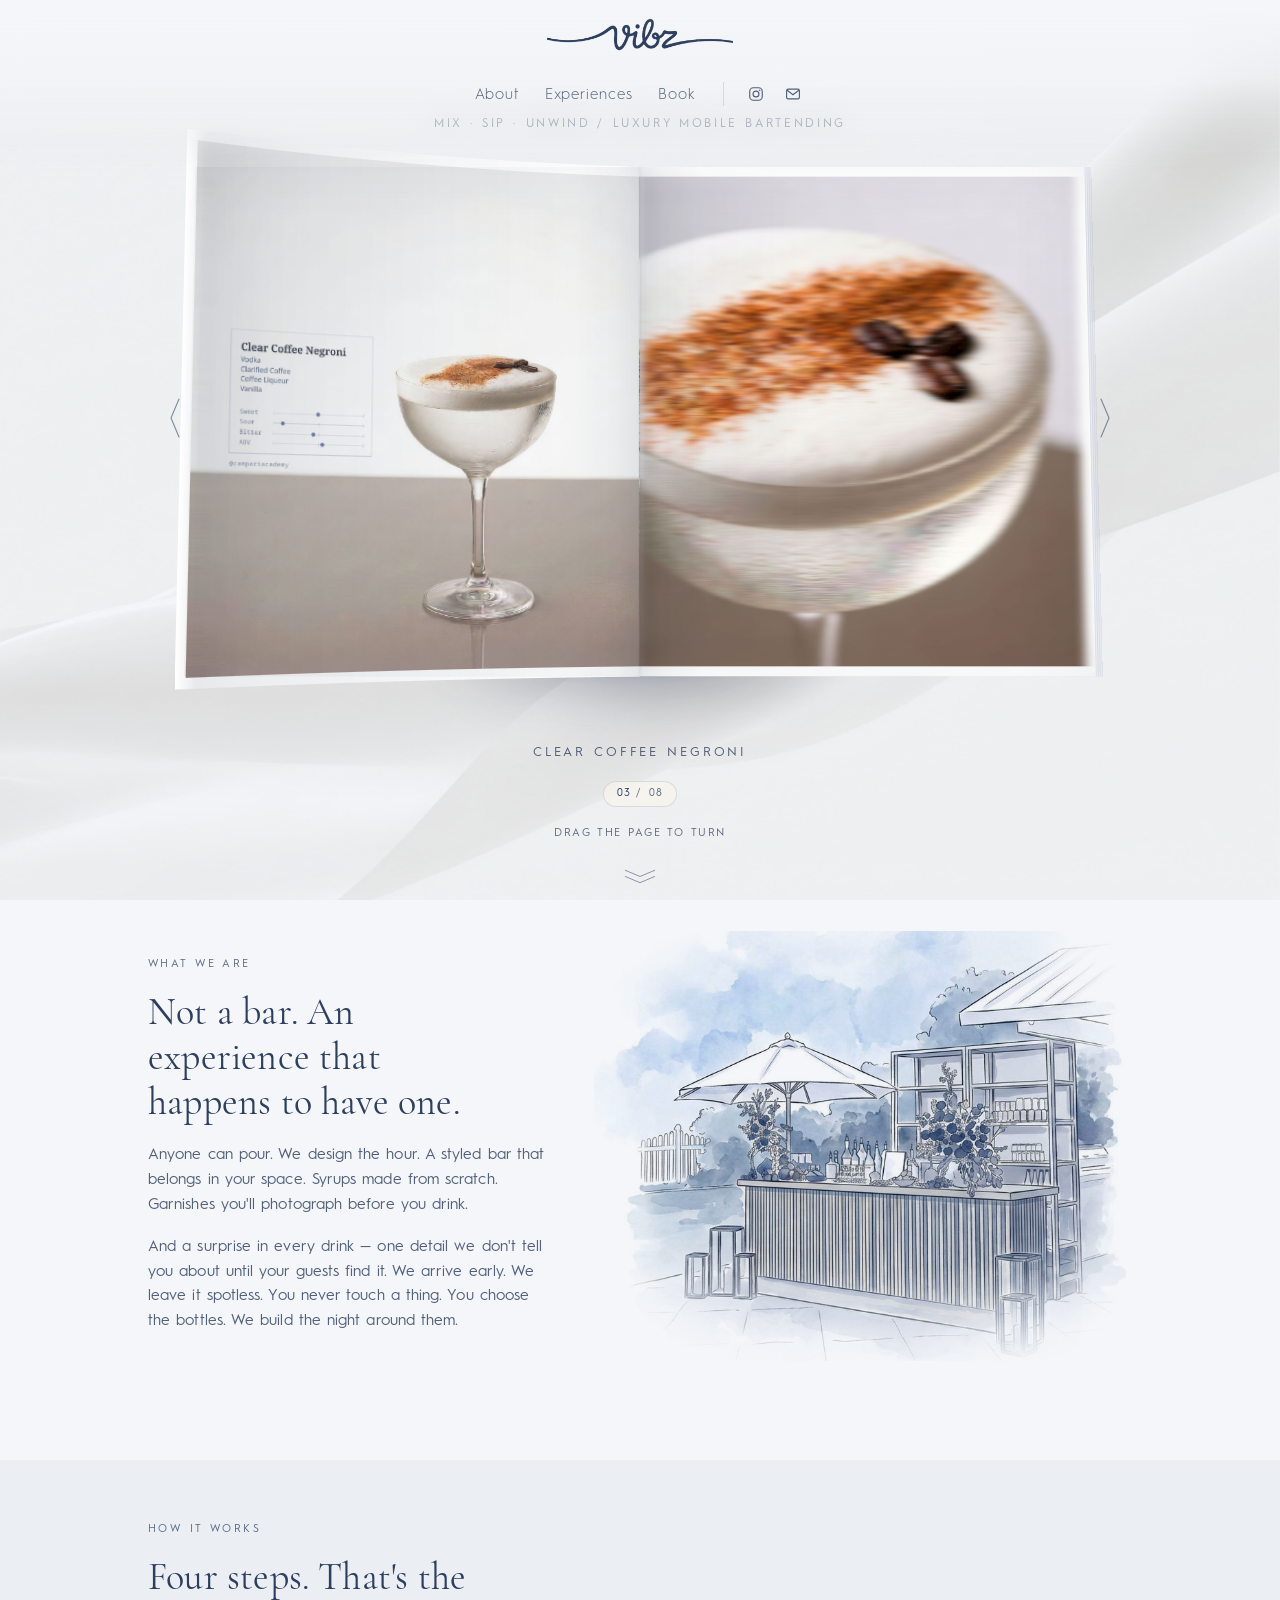
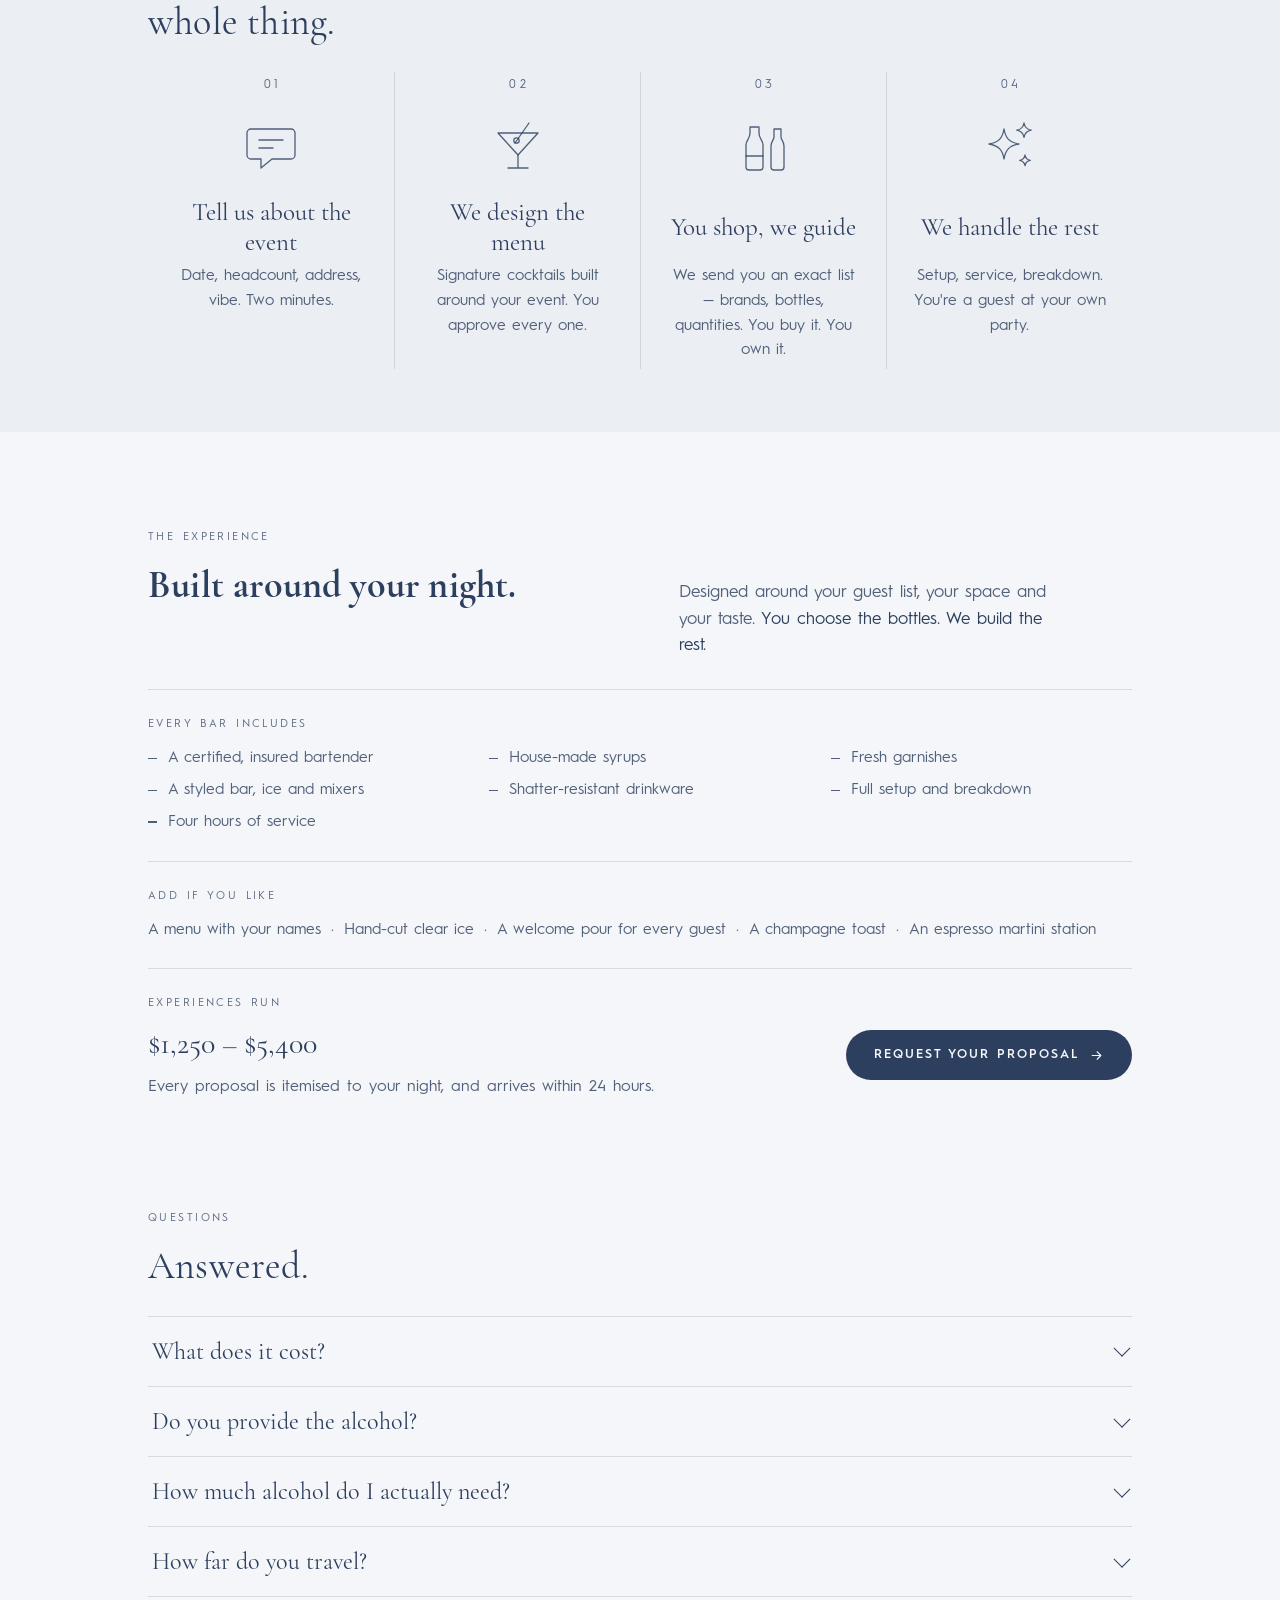
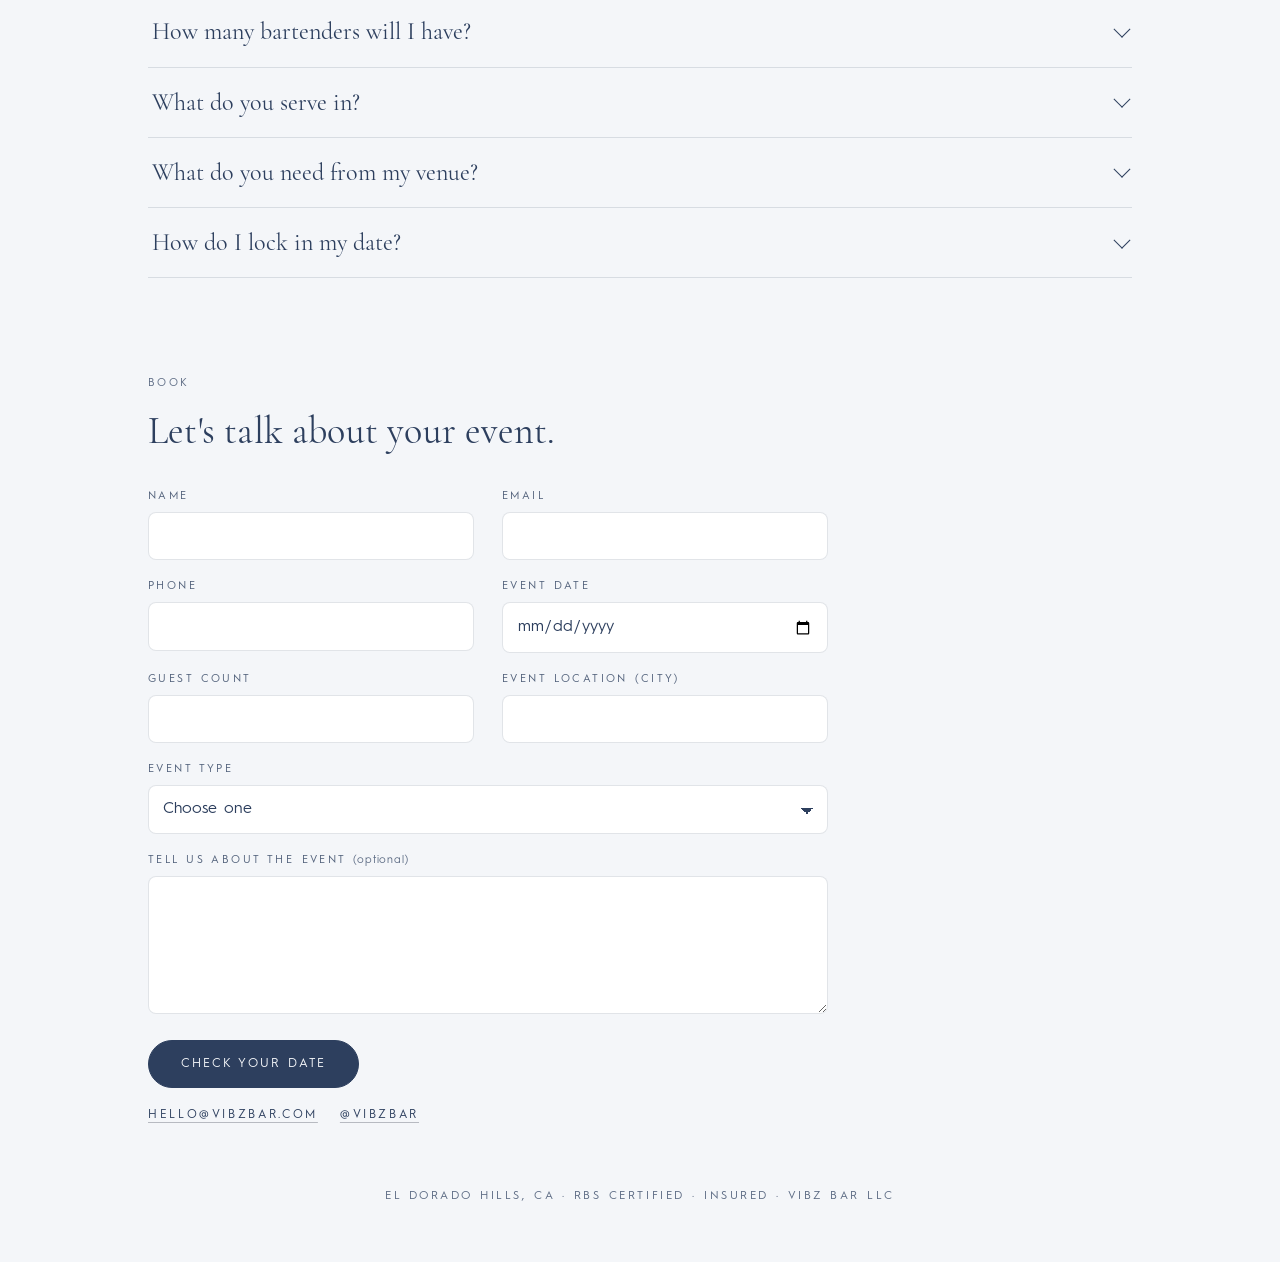
==== commit 44fced35: "Redesign Experiences section: two-column layout, auto-fit includes grid, quiet price block - Replace" ====
--- a/index.html
+++ b/index.html
@@ -439,26 +439,28 @@
   .step p{max-width:30ch}
 }
 
-.tier-list{display:grid;gap:0;border-top:1px solid var(--hairline);margin-top:clamp(20px,3vh,30px)}
-.tier{padding:26px 4px;border-bottom:1px solid var(--hairline)}
-.tier-head{display:flex;flex-wrap:wrap;align-items:baseline;gap:.6em 1.2em;margin-bottom:.9em}
-.tier-head h3{font-family:var(--display);font-weight:400;font-size:clamp(22px,2.5vw,30px);margin:0}
-.tier-price{font-size:12.5px;color:var(--ink-faint);letter-spacing:.08em;text-transform:uppercase;
-  margin-left:auto;white-space:nowrap}
-.tier.featured .tier-price{color:var(--earth)}
-.tier-badge{
-  font-family:var(--font);font-size:10px;letter-spacing:.16em;text-transform:uppercase;
-  color:#fff;background:var(--ink);border-radius:999px;padding:.4em .95em;vertical-align:.28em;
-  margin-left:.5em;white-space:nowrap;
-}
-.tier ul{list-style:none;margin:0;padding:0}
-.tier ul li{position:relative;padding-left:1.1em;font-size:clamp(15px,1.5vw,17px);
-  line-height:1.62;color:var(--ink-soft)}
-.tier ul li+li{margin-top:.35em}
-.tier ul li:before{content:"";position:absolute;left:0;top:.72em;width:.5em;height:1px;
-  background:var(--earth);opacity:.7}
-.tier-best{margin:1em 0 0;font-size:12.5px;letter-spacing:.06em;text-transform:uppercase;
-  color:var(--ink-faint)}
+/* ---- Experiences section ---- */
+#experiences .exp-lede{display:grid;grid-template-columns:1fr;gap:10px 56px;align-items:baseline;padding-bottom:30px;border-bottom:1px solid var(--hairline)}
+@media (min-width:860px){#experiences .exp-lede{grid-template-columns:minmax(0,1.05fr) minmax(0,1fr)}}
+#experiences .exp-lede .lede{max-width:none;margin:0}
+.exp-lead{margin:0;max-width:42ch;font-size:17px;line-height:1.55;color:var(--ink-soft)}
+.exp-lead b{font-weight:400;color:var(--ink)}
+.exp-block{padding:28px 0;border-bottom:1px solid var(--hairline)}
+.exp-label{margin:0 0 16px;font-size:11px;letter-spacing:.22em;text-transform:uppercase;color:var(--ink-faint)}
+.exp-includes{margin:0;padding:0;list-style:none;display:grid;gap:10px 40px;grid-template-columns:repeat(auto-fit,minmax(230px,1fr))}
+.exp-includes li{position:relative;padding-left:20px;line-height:1.4;font-size:clamp(14px,1.3vw,15.5px);color:var(--ink-soft)}
+.exp-includes li::before{content:"";position:absolute;left:0;top:.62em;width:9px;height:1.5px;background:var(--ink-soft)}
+.exp-extras{display:flex;flex-wrap:wrap;gap:8px 10px;align-items:baseline;margin:0;font-size:clamp(14px,1.3vw,15.5px);color:var(--ink-soft)}
+.exp-extras span{white-space:nowrap}
+.exp-extras span+span::before{content:"·";margin-right:10px;color:var(--ink-faint)}
+.exp-price{display:flex;flex-wrap:wrap;align-items:center;justify-content:space-between;gap:26px 40px;padding-top:28px}
+.exp-amt{margin:0;font-family:var(--display);font-weight:400;font-size:clamp(22px,2.5vw,30px);line-height:1.12;white-space:nowrap;color:var(--ink)}
+.exp-amt i{font-style:normal;color:var(--ink-faint)}
+.exp-cta{flex:0 0 auto;display:inline-flex;align-items:center;gap:10px;min-height:50px;padding:14px 28px;border-radius:999px;background:var(--earth);color:var(--paper);text-decoration:none;font-size:12.5px;letter-spacing:.16em;text-transform:uppercase;font-weight:600;transition:background-color .32s cubic-bezier(.22,.61,.36,1);white-space:nowrap}
+.exp-cta:hover{background:var(--earth-hover)}
+.exp-cta:focus-visible{outline:2px solid var(--ink);outline-offset:3px}
+.exp-cta svg{width:15px;height:15px;stroke:currentColor;fill:none;stroke-width:1.7;stroke-linecap:round;stroke-linejoin:round;flex-shrink:0}
+@media (max-width:560px){.exp-price{gap:22px}.exp-cta{width:100%;justify-content:center}}
 
 .qa-list{border-top:1px solid var(--hairline)}
 .qa{border-bottom:1px solid var(--hairline)}
@@ -482,10 +484,6 @@
 .qa .a p{margin:0;padding:0 2em 22px 4px;font-size:clamp(15px,1.5vw,17px);
   line-height:1.7;color:var(--ink-soft);max-width:64ch}
 @media (prefers-reduced-motion:reduce){.qa .a{transition:none}}
-
-@media (max-width:640px){
-  .tier-price{margin-left:0}
-}
 
 /* ---- the booking form ---- */
 .book-form{
@@ -648,41 +646,48 @@
     </ol>
   </section>
 
-  <section id="experiences" class="plates">
-    <p class="section-label" role="heading" aria-level="2">The experience</p>
-    <p class="lede">Built around your night.</p>
-    <p class="bio">Every night is designed around your guest list, your space and your taste. You choose the bottles. We build the rest.</p>
-
-    <ol class="tier-list">
-      <li class="tier">
-        <div class="tier-head">
-          <h3>Every VIBZ bar includes</h3>
-        </div>
-        <ul>
-          <li>A certified, insured bartender</li>
-          <li>House-made syrups</li>
-          <li>Fresh garnishes</li>
-          <li>A styled bar, ice and mixers</li>
-          <li>Shatter-resistant drinkware</li>
-          <li>Full setup and breakdown</li>
-          <li>Four hours of service</li>
-        </ul>
-      </li>
-      <li class="tier">
-        <div class="tier-head">
-          <h3>Want more?</h3>
-        </div>
-        <p class="bio">Add a menu with your names, hand-cut clear ice, a welcome pour for every guest, a champagne toast or an espresso martini station.</p>
-      </li>
-      <li class="tier featured">
-        <div class="tier-head">
-          <h3>Experiences start at $1,250.</h3>
-          <span class="tier-price">$1,250 – $5,400</span>
-        </div>
-        <p class="bio-note">Every proposal is itemised to your night. Request yours and we'll send a full breakdown within 48 hours.</p>
-        <p style="margin-top:1.1em"><a class="bio-link" href="#contact">Request your proposal →</a></p>
-      </li>
-    </ol>
+  <section id="experiences" class="plates" aria-labelledby="exp-h">
+    <p class="section-label">The experience</p>
+
+    <div class="exp-lede">
+      <h2 class="lede" id="exp-h">Built around your night.</h2>
+      <p class="exp-lead">Designed around your guest list, your space and your taste. <b>You choose the bottles. We build the rest.</b></p>
+    </div>
+
+    <div class="exp-block">
+      <p class="exp-label">Every bar includes</p>
+      <ul class="exp-includes">
+        <li>A certified, insured bartender</li>
+        <li>House-made syrups</li>
+        <li>Fresh garnishes</li>
+        <li>A styled bar, ice and mixers</li>
+        <li>Shatter-resistant drinkware</li>
+        <li>Full setup and breakdown</li>
+        <li>Four hours of service</li>
+      </ul>
+    </div>
+
+    <div class="exp-block">
+      <p class="exp-label">Add if you like</p>
+      <p class="exp-extras">
+        <span>A menu with your names</span>
+        <span>Hand-cut clear ice</span>
+        <span>A welcome pour for every guest</span>
+        <span>A champagne toast</span>
+        <span>An espresso martini station</span>
+      </p>
+    </div>
+
+    <div class="exp-price">
+      <div class="exp-figure">
+        <p class="exp-label">Experiences run</p>
+        <p class="exp-amt">$1,250 <i>–</i> $5,400</p>
+        <p class="bio-note">Every proposal is itemised to your night, and arrives within 24 hours.</p>
+      </div>
+      <a class="exp-cta" href="#contact">Request your proposal
+        <svg viewBox="0 0 24 24" aria-hidden="true"><path d="M5 12h14M13 6l6 6-6 6"/></svg>
+      </a>
+    </div>
   </section>
 
   <section id="questions" class="plates">
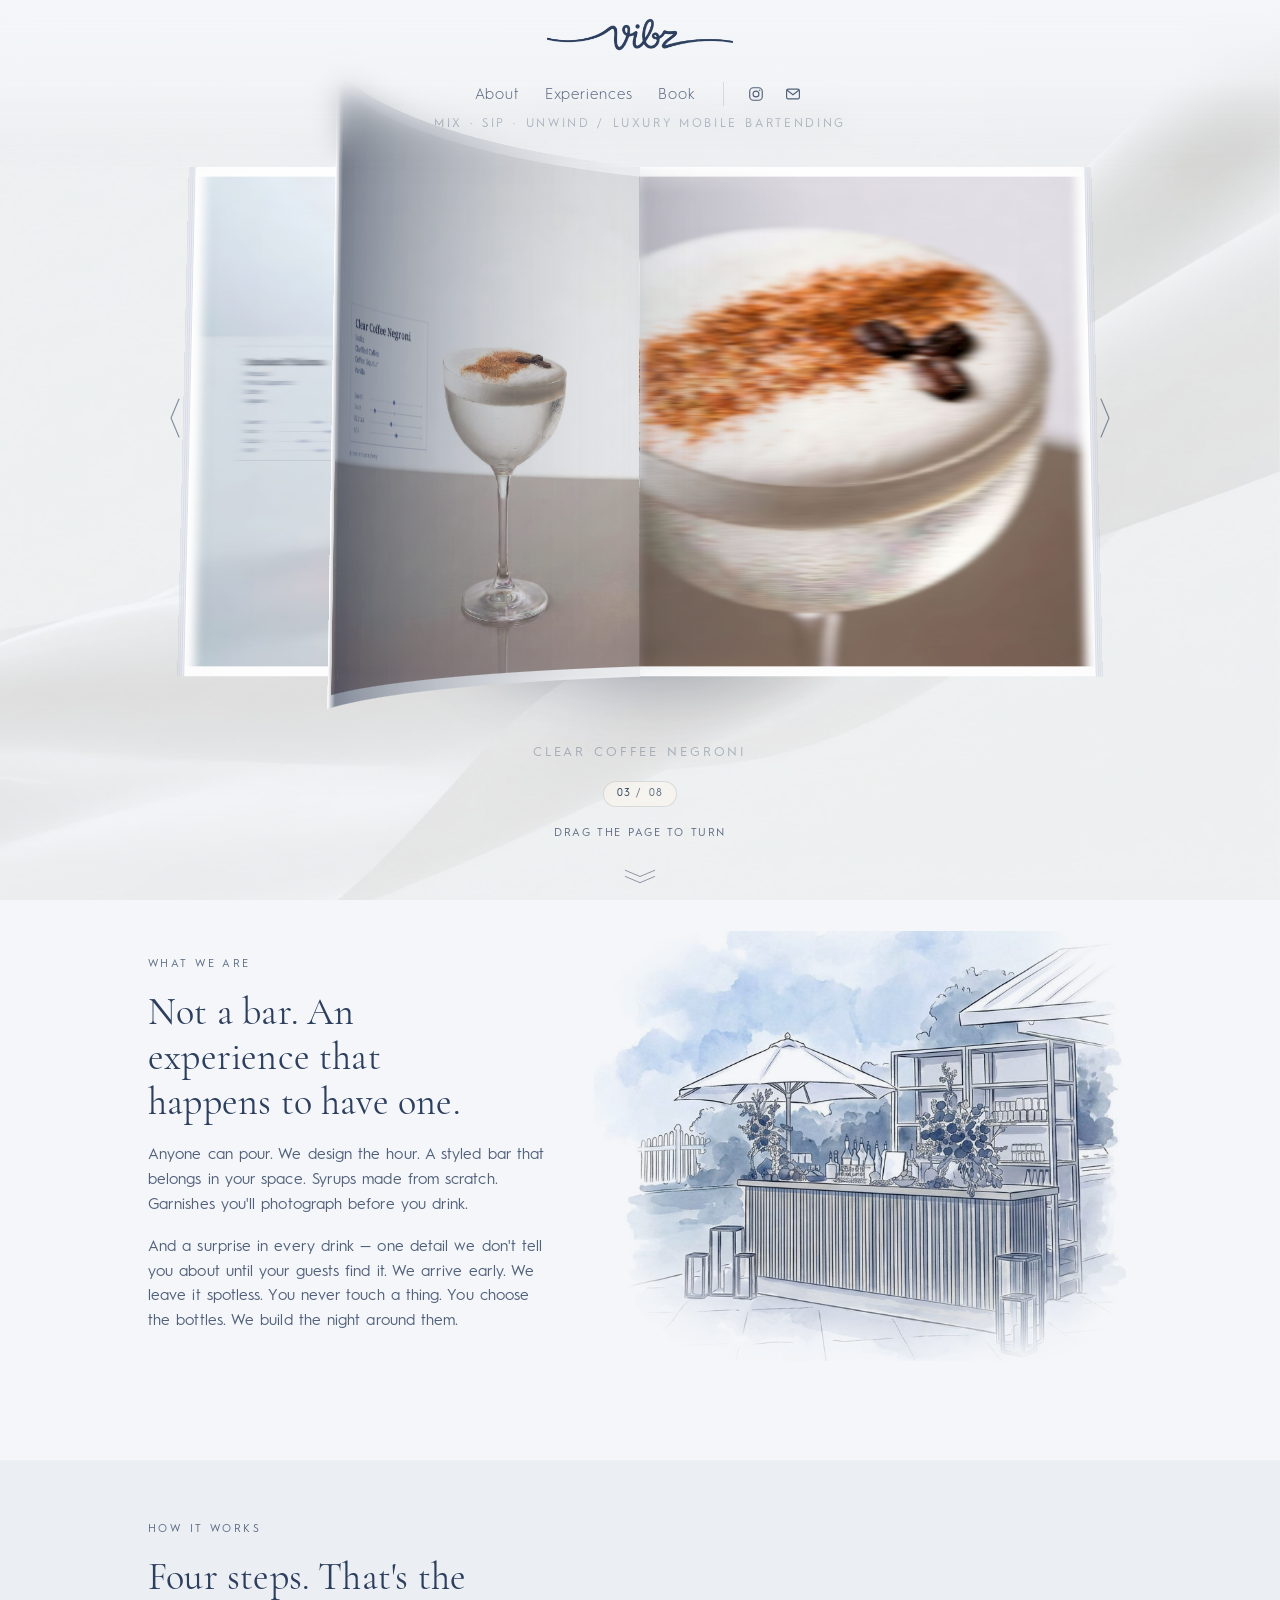
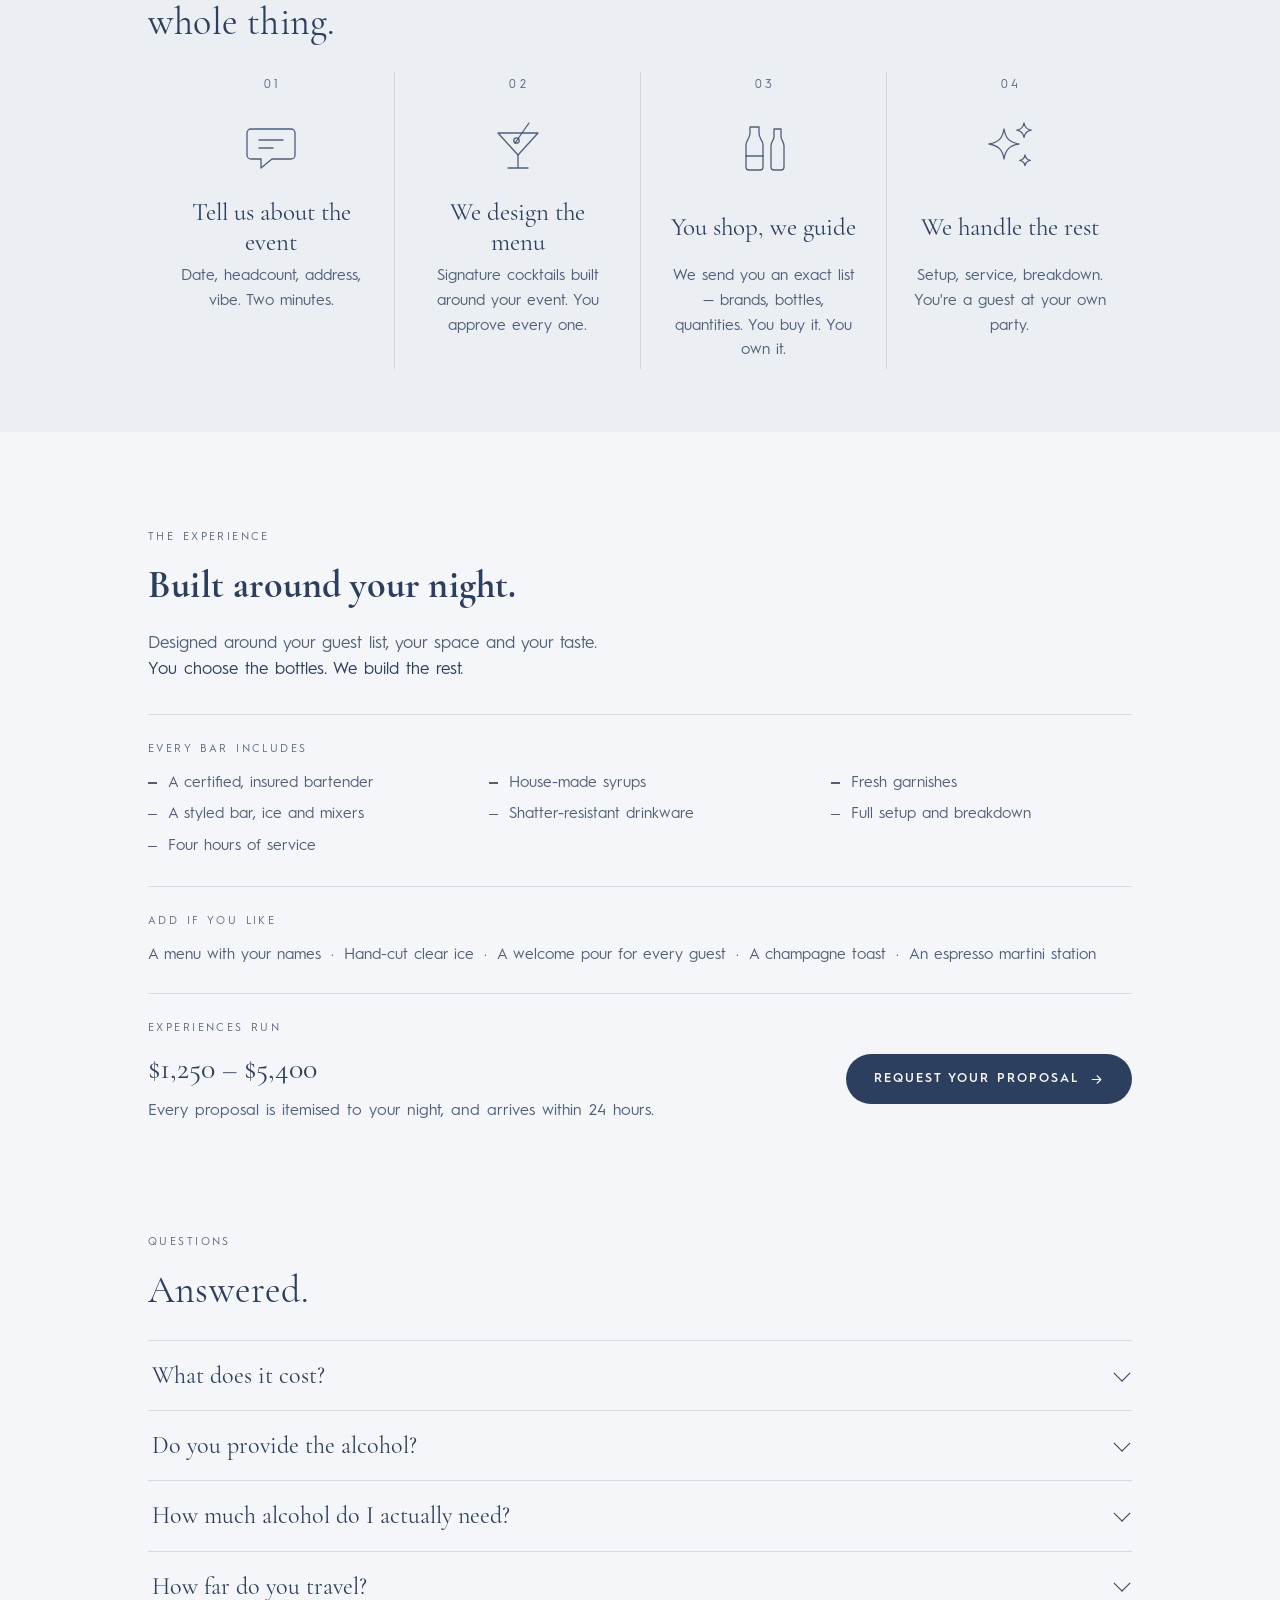
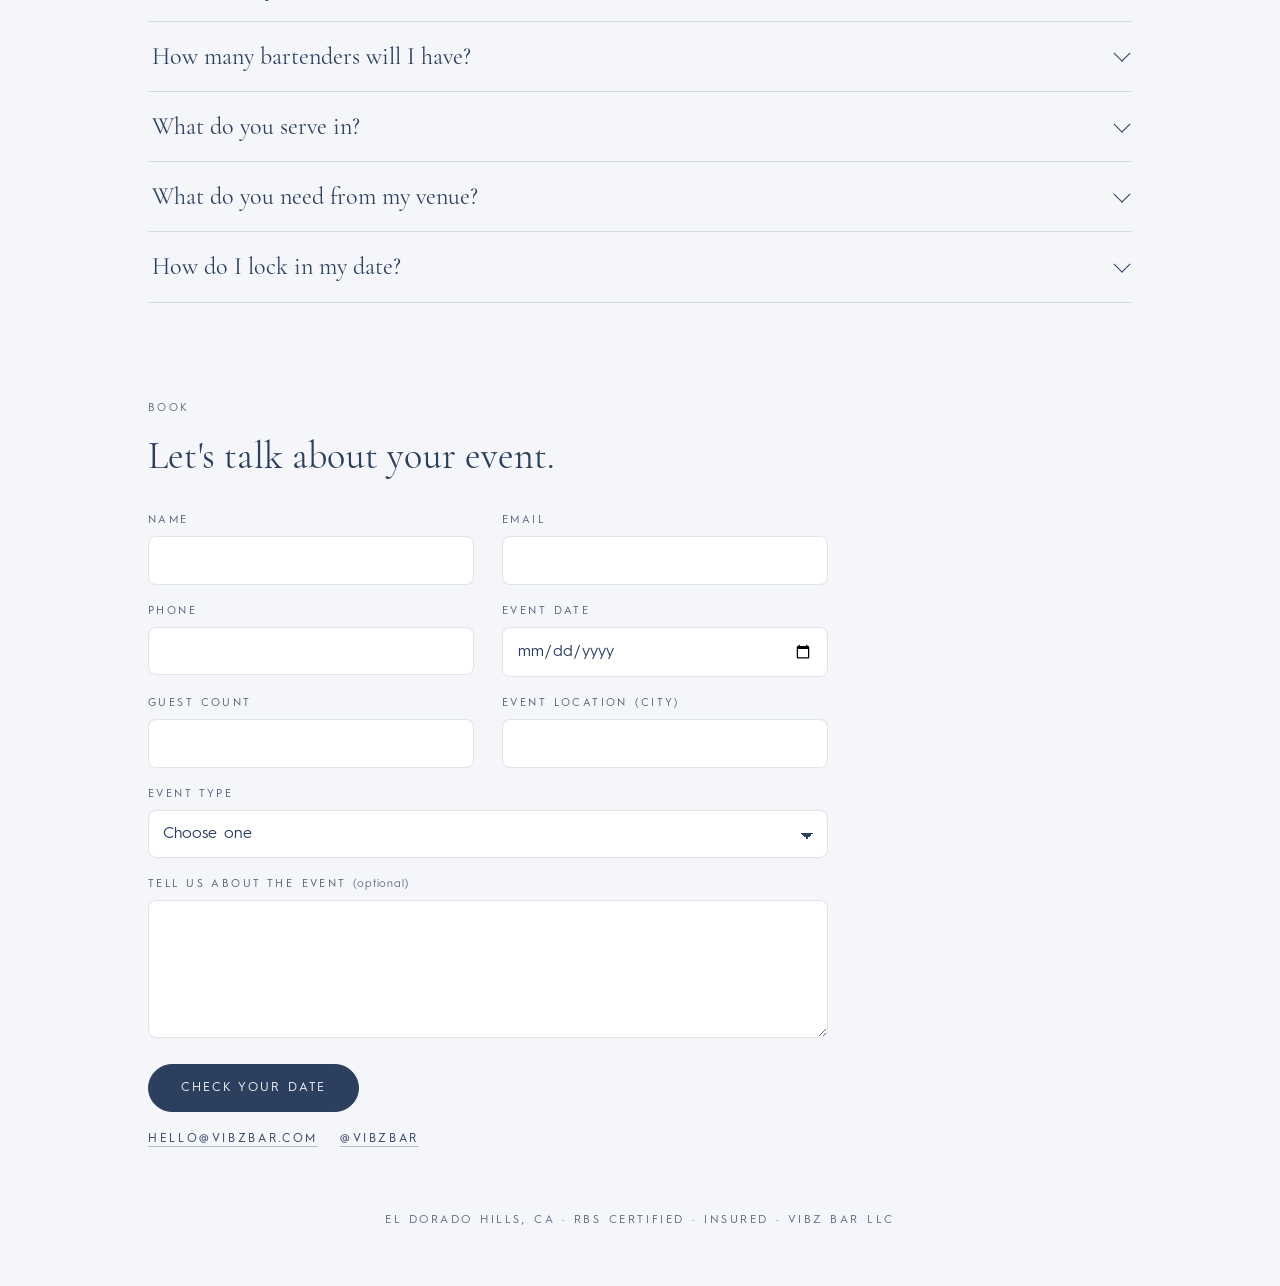
==== commit 1ce65b62: "Stack lead paragraph below heading in Experiences section" ====
--- a/index.html
+++ b/index.html
@@ -440,10 +440,9 @@
 }
 
 /* ---- Experiences section ---- */
-#experiences .exp-lede{display:grid;grid-template-columns:1fr;gap:10px 56px;align-items:baseline;padding-bottom:30px;border-bottom:1px solid var(--hairline)}
-@media (min-width:860px){#experiences .exp-lede{grid-template-columns:minmax(0,1.05fr) minmax(0,1fr)}}
-#experiences .exp-lede .lede{max-width:none;margin:0}
-.exp-lead{margin:0;max-width:42ch;font-size:17px;line-height:1.55;color:var(--ink-soft)}
+#experiences .exp-lede{padding-bottom:30px;border-bottom:1px solid var(--hairline)}
+#experiences .exp-lede .lede{margin-bottom:.6em}
+.exp-lead{margin:0;max-width:52ch;font-size:17px;line-height:1.55;color:var(--ink-soft)}
 .exp-lead b{font-weight:400;color:var(--ink)}
 .exp-block{padding:28px 0;border-bottom:1px solid var(--hairline)}
 .exp-label{margin:0 0 16px;font-size:11px;letter-spacing:.22em;text-transform:uppercase;color:var(--ink-faint)}
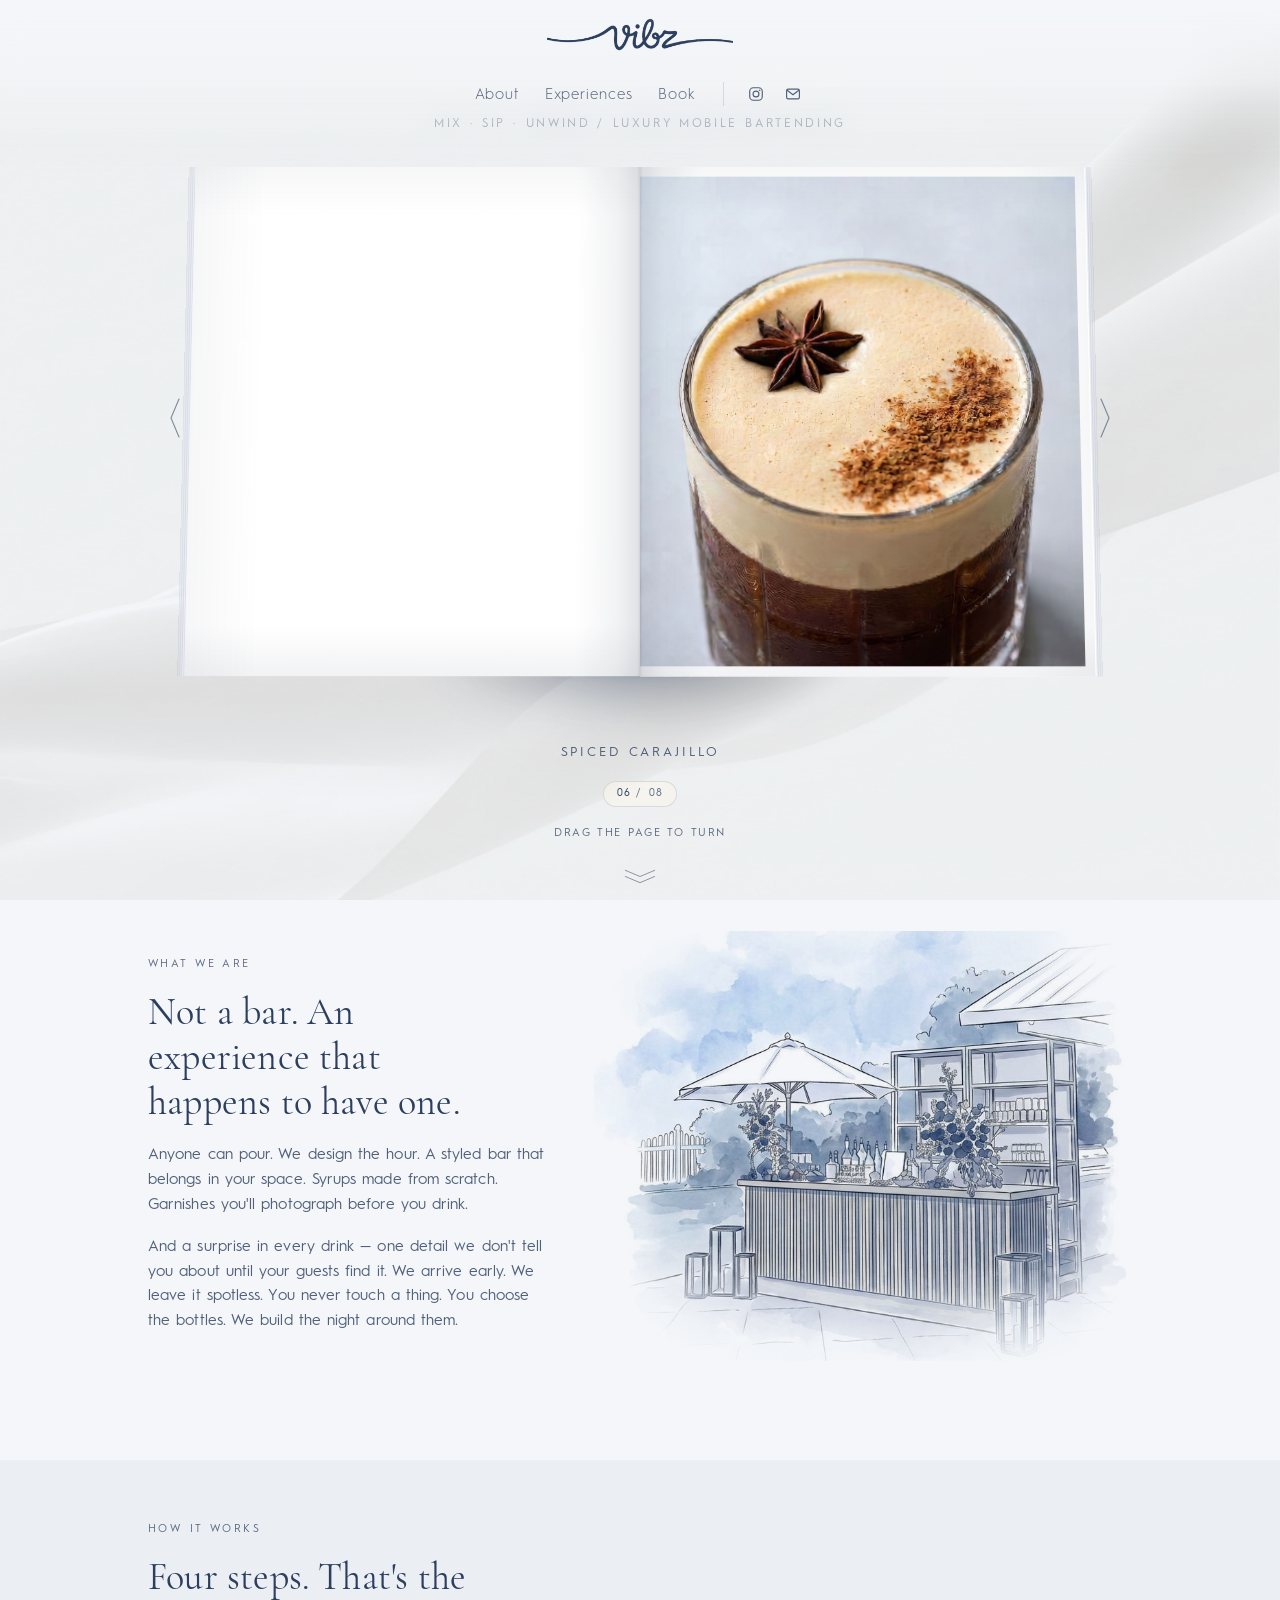
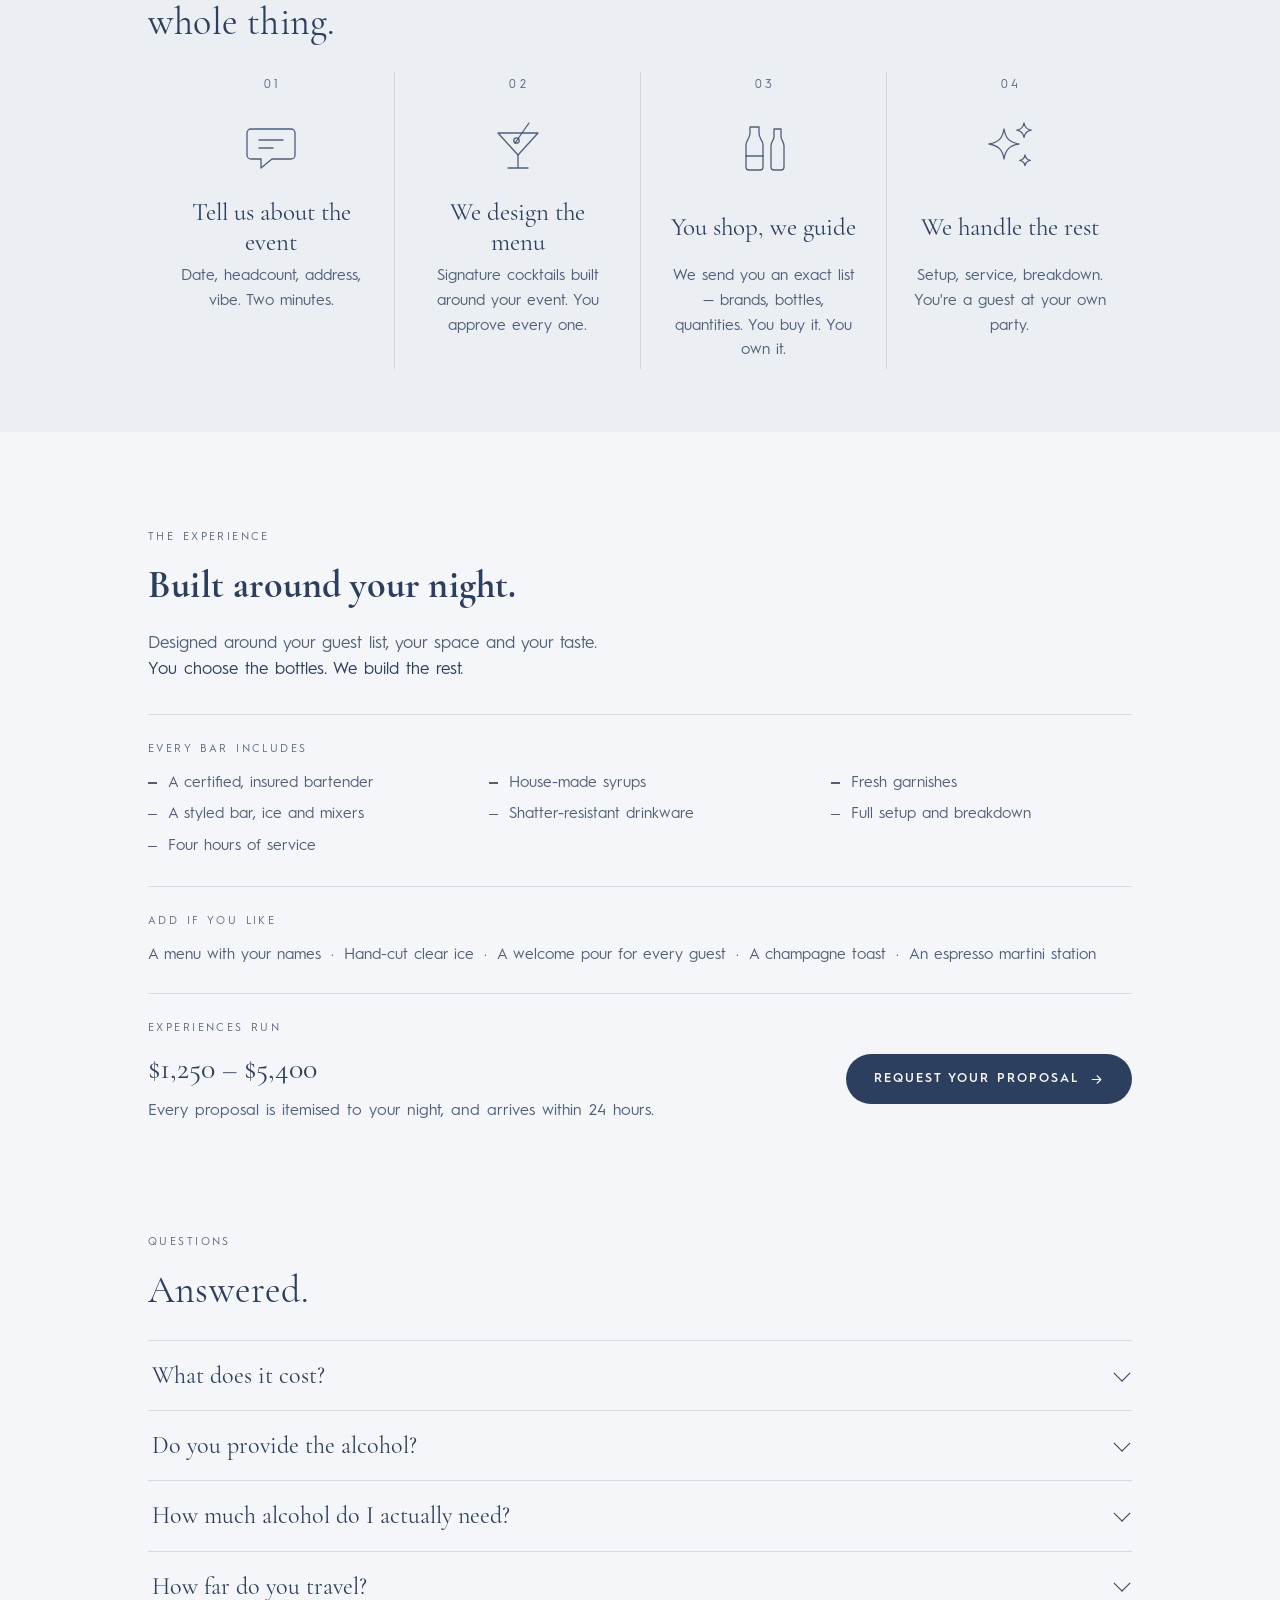
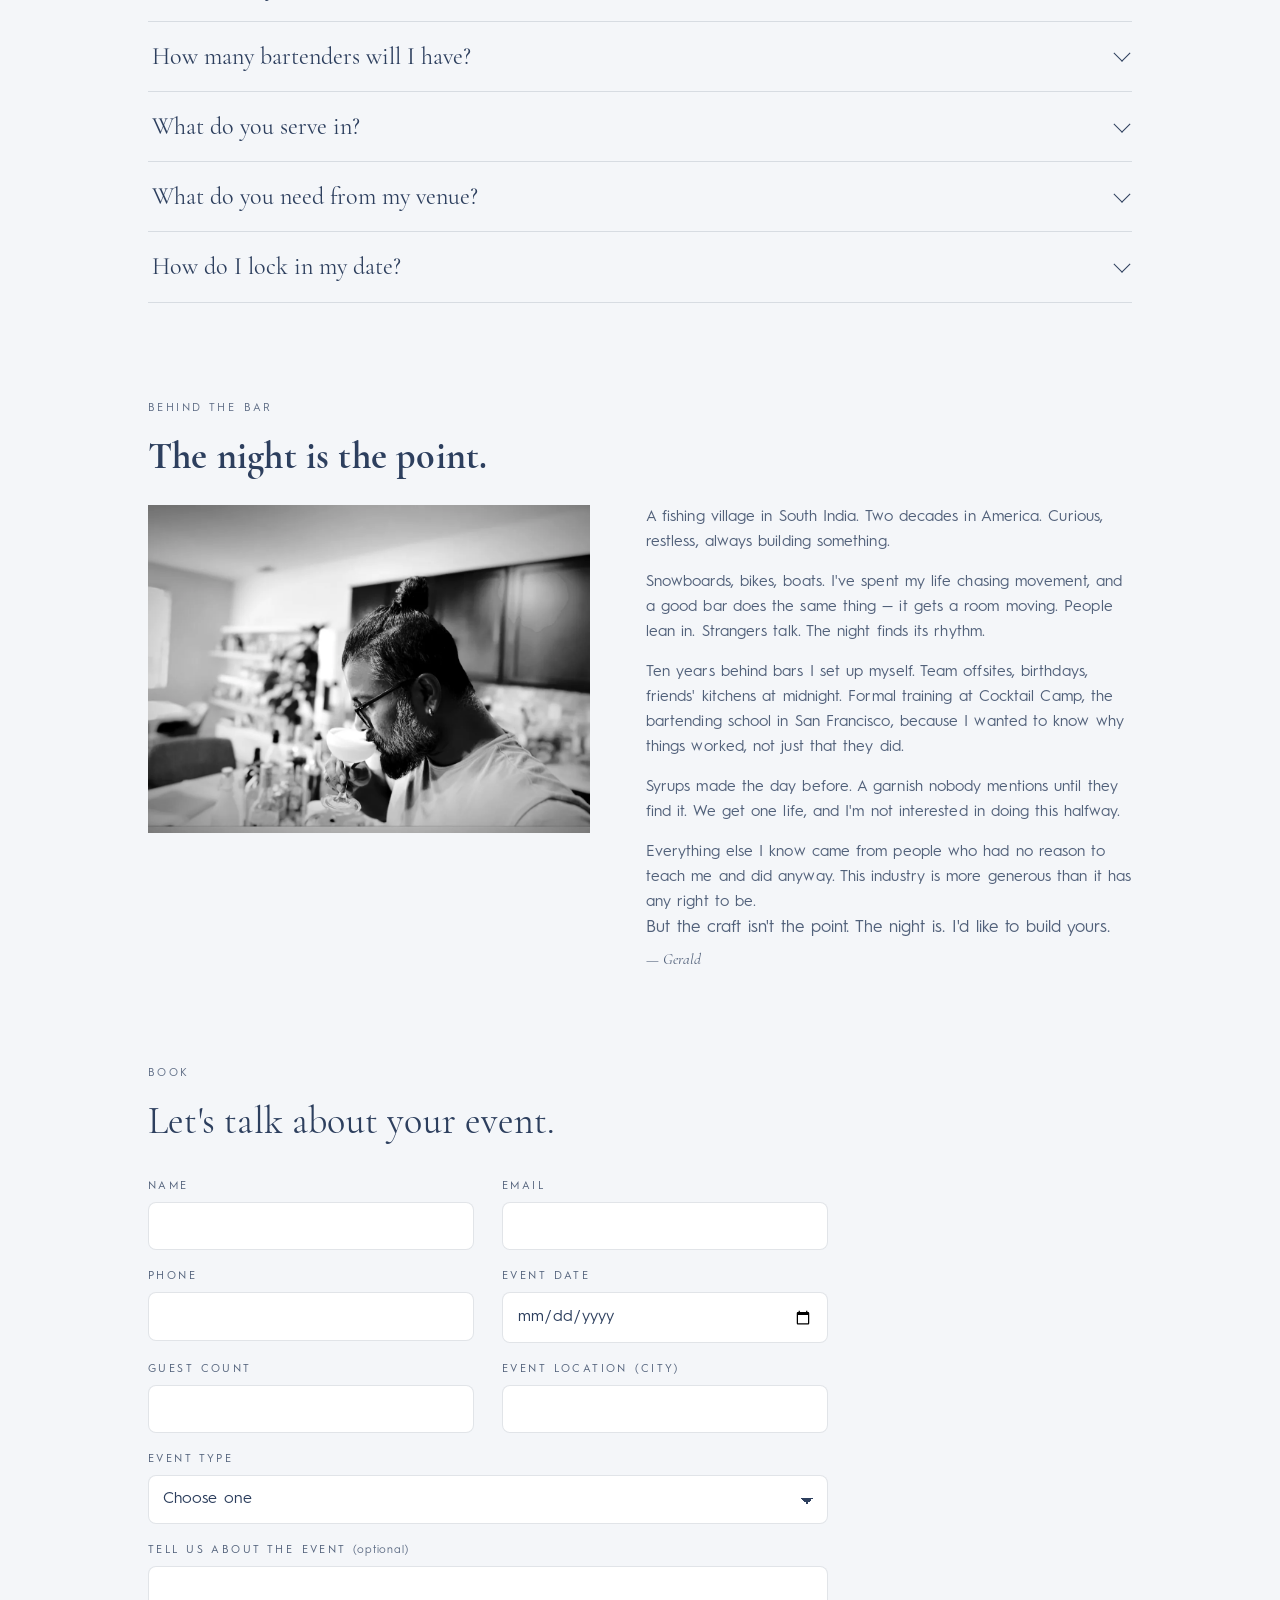
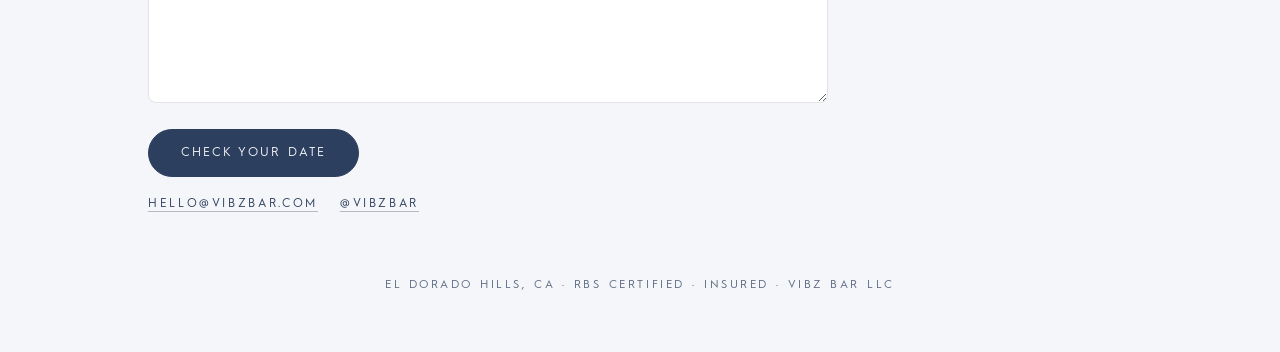
==== commit 8c3e5a86: "Add Behind the bar section with B&W studio portrait of Gerald - New section id="behind" between Ques" ====
--- a/index.html
+++ b/index.html
@@ -338,6 +338,13 @@
 }
 
 /* ---------------- painted rules + sections ---------------- */
+/* ---- Behind the bar ---- */
+#behind .behind-inner{display:grid;grid-template-columns:1fr;gap:clamp(32px,5vw,56px);align-items:start;margin-top:clamp(20px,3vh,28px)}
+@media (min-width:860px){#behind .behind-inner{grid-template-columns:minmax(0,1fr) minmax(0,1.1fr)}}
+#behind .behind-portrait{width:100%;height:auto;display:block}
+#behind .behind-text .bio+.bio{margin-top:1em}
+#behind .behind-text .bio:last-of-type{margin-top:1em}
+#behind .behind-sig{display:block;font-family:var(--display);font-style:italic;font-size:clamp(14px,1.3vw,15.5px);color:var(--ink-soft);margin-top:.6em}
 .section-label{
   font-size:11px;letter-spacing:var(--track-caps);text-transform:uppercase;
   color:var(--ink-faint);margin:0 0 18px;
@@ -728,6 +735,23 @@
     </ol>
   </section>
 
+  <section id="behind" class="plates">
+    <p class="section-label" role="heading" aria-level="2">Behind the bar</p>
+    <h2 class="lede">The night is the point.</h2>
+    <div class="behind-inner">
+      <img class="behind-portrait" src="vibz/gerald.webp" width="1200" height="891" loading="lazy" alt="Gerald, founder and lead bartender at VIBZ">
+      <div class="behind-text">
+        <p class="bio">A fishing village in South India. Two decades in America. Curious, restless, always building something.</p>
+        <p class="bio">Snowboards, bikes, boats. I've spent my life chasing movement, and a good bar does the same thing — it gets a room moving. People lean in. Strangers talk. The night finds its rhythm.</p>
+        <p class="bio">Ten years behind bars I set up myself. Team offsites, birthdays, friends' kitchens at midnight. Formal training at Cocktail Camp, the bartending school in San Francisco, because I wanted to know why things worked, not just that they did.</p>
+        <p class="bio">Syrups made the day before. A garnish nobody mentions until they find it. We get one life, and I'm not interested in doing this halfway.</p>
+        <p class="bio">Everything else I know came from people who had no reason to teach me and did anyway. This industry is more generous than it has any right to be.</p>
+        <p class="exp-lead">But the craft isn't the point. The night is. I'd like to build yours.</p>
+        <span class="behind-sig">— Gerald</span>
+      </div>
+    </div>
+  </section>
+
   <section id="contact" class="contact">
     <p class="section-label" role="heading" aria-level="2">Book</p>
     <p class="bio bio-lead">Let's talk about your event.</p>
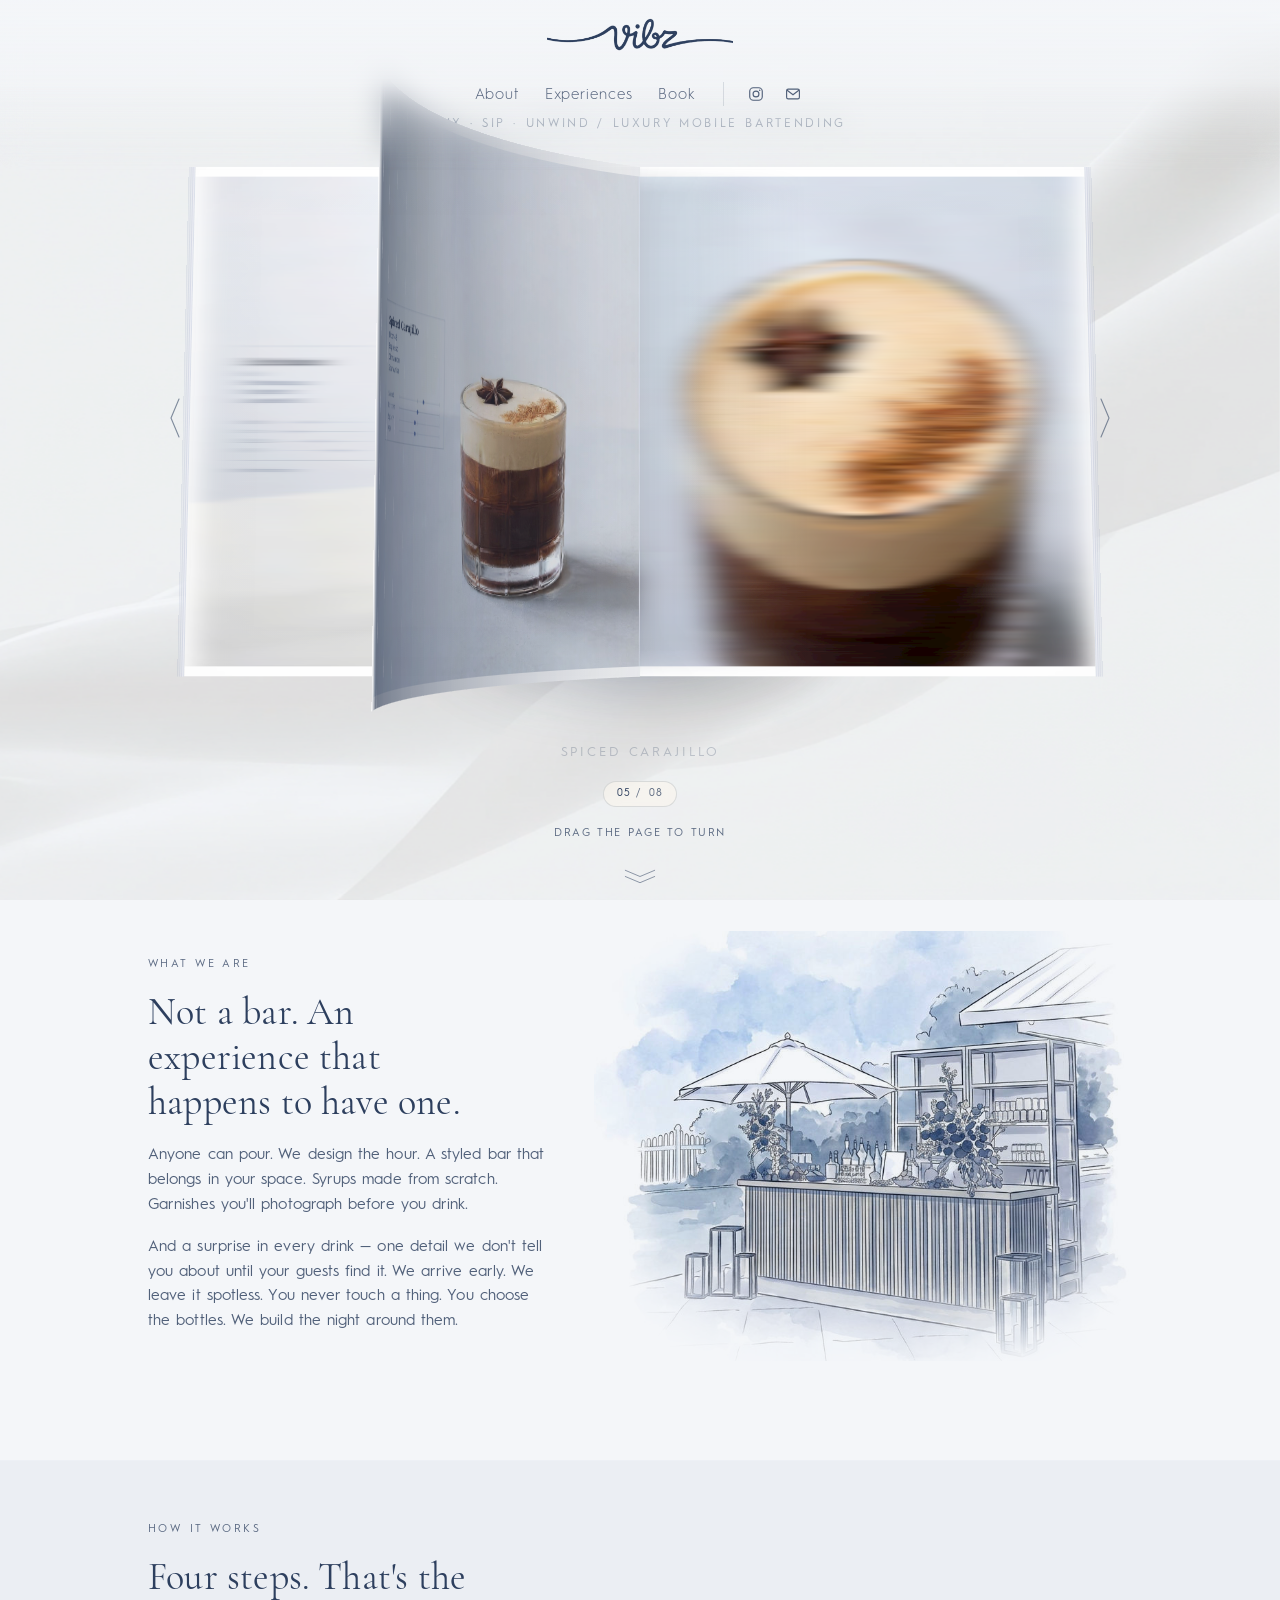
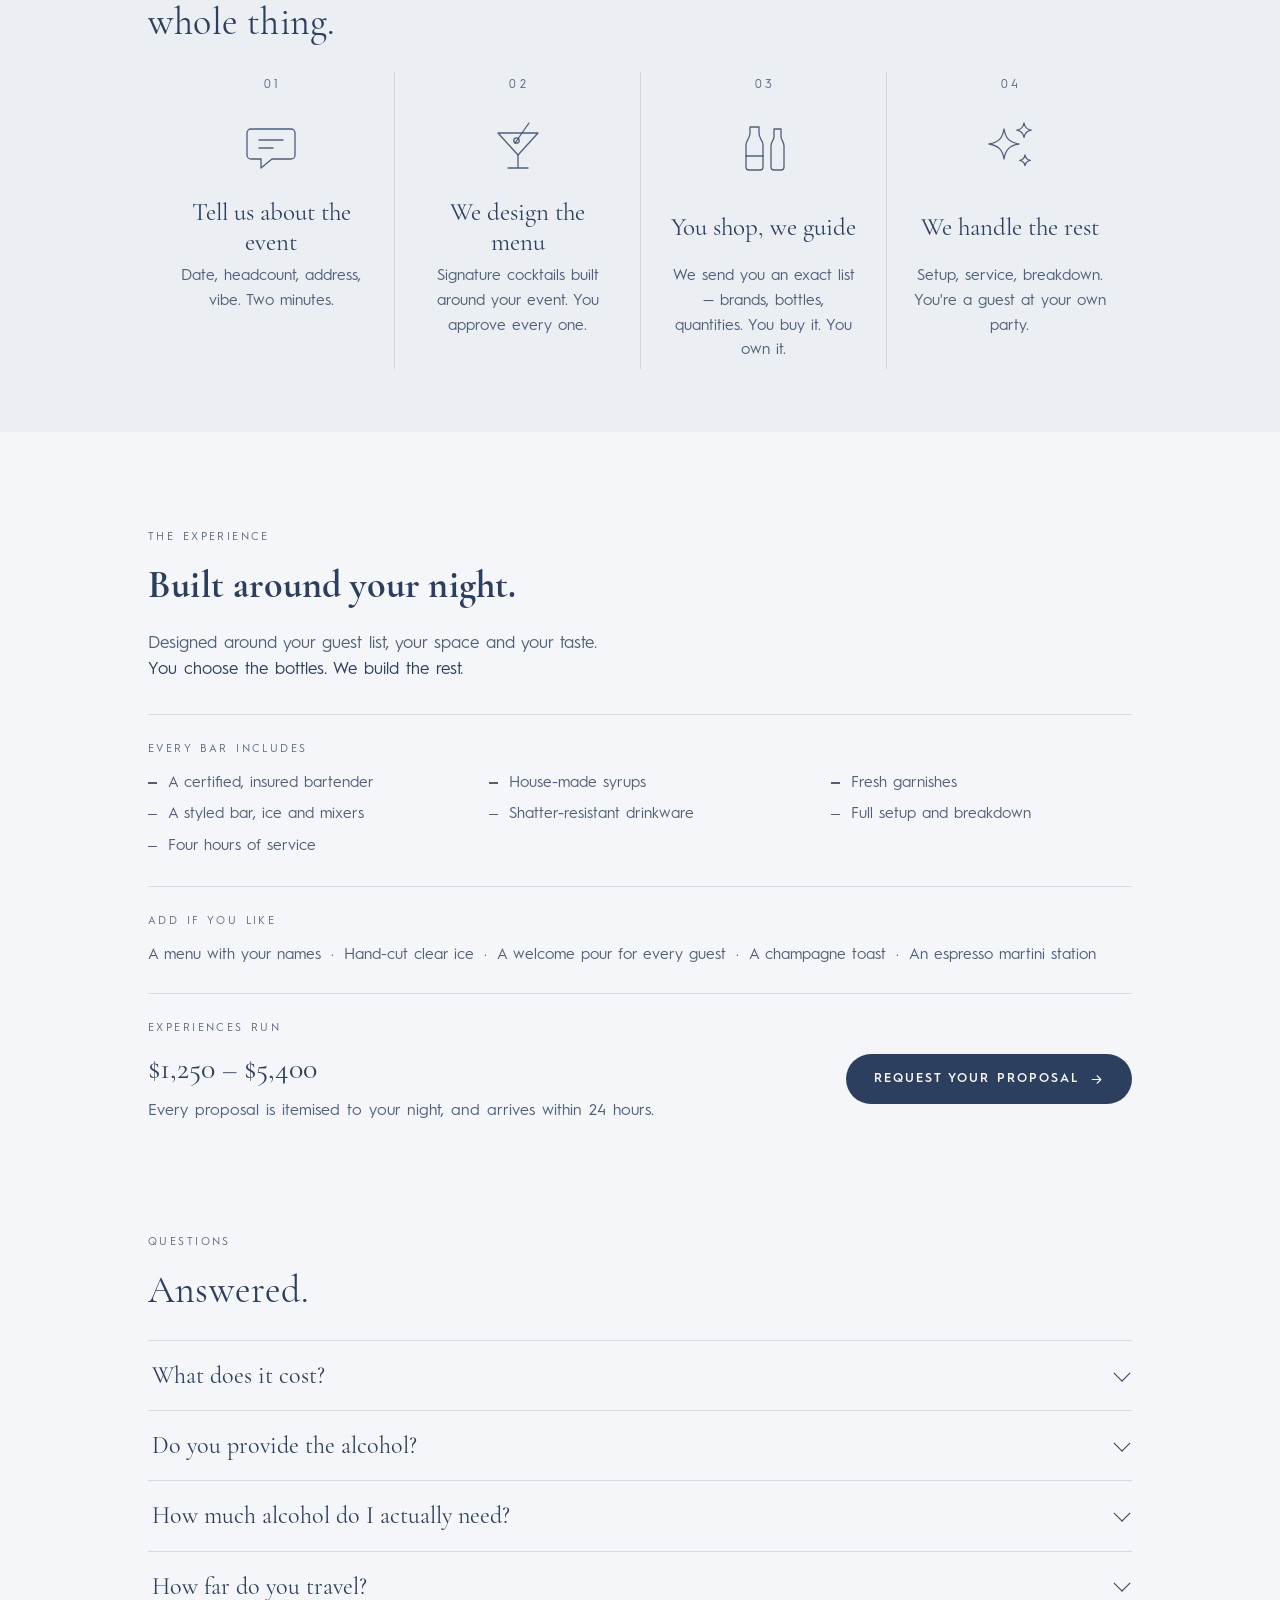
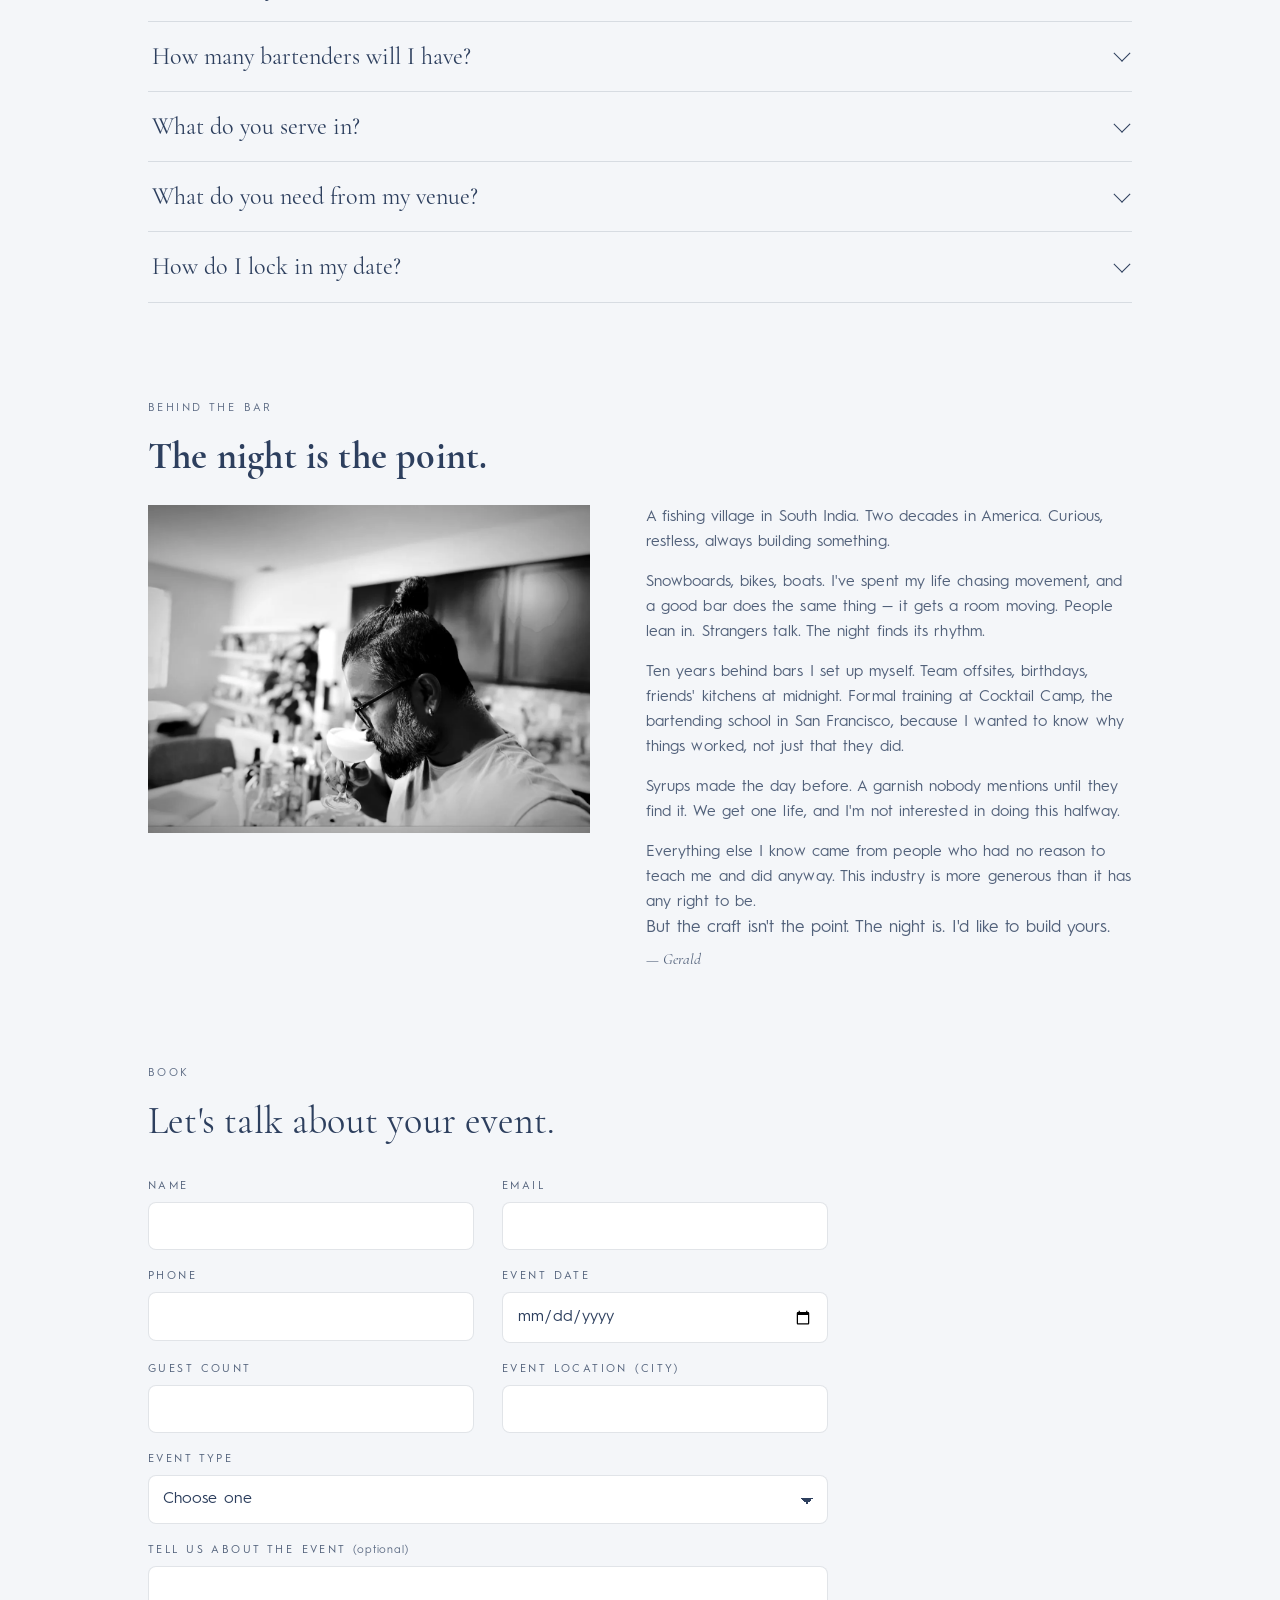
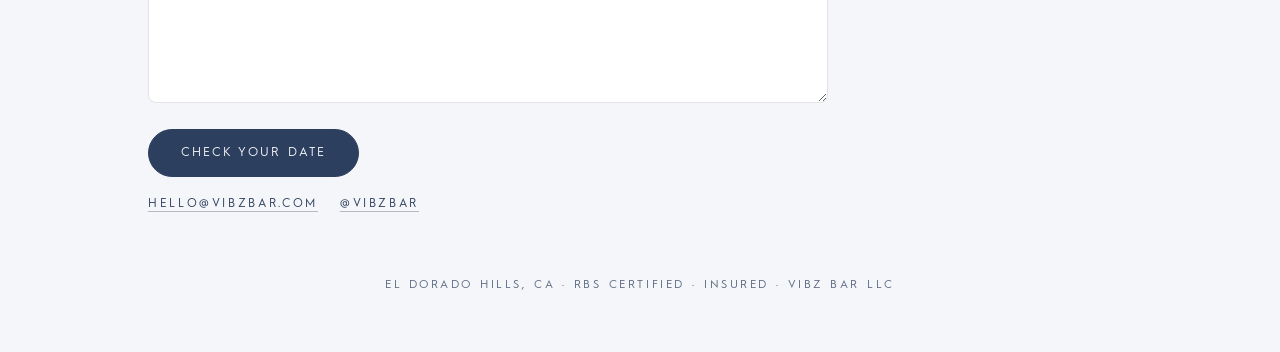
==== commit ea3a1d99: "Add Google tag (G-868JDGYLK6) Co-Authored-By: Claude Sonnet 5 <noreply@anthropic.com>" ====
--- a/index.html
+++ b/index.html
@@ -1,6 +1,14 @@
 <!doctype html>
 <html lang="en">
 <head>
+<!-- Google tag (gtag.js) -->
+<script async src="https://www.googletagmanager.com/gtag/js?id=G-868JDGYLK6"></script>
+<script>
+  window.dataLayer = window.dataLayer || [];
+  function gtag(){dataLayer.push(arguments);}
+  gtag('js', new Date());
+  gtag('config', 'G-868JDGYLK6');
+</script>
 <meta charset="utf-8">
 <meta name="viewport" content="width=device-width, initial-scale=1">
 <title>VIBZ — Mobile Bar</title>
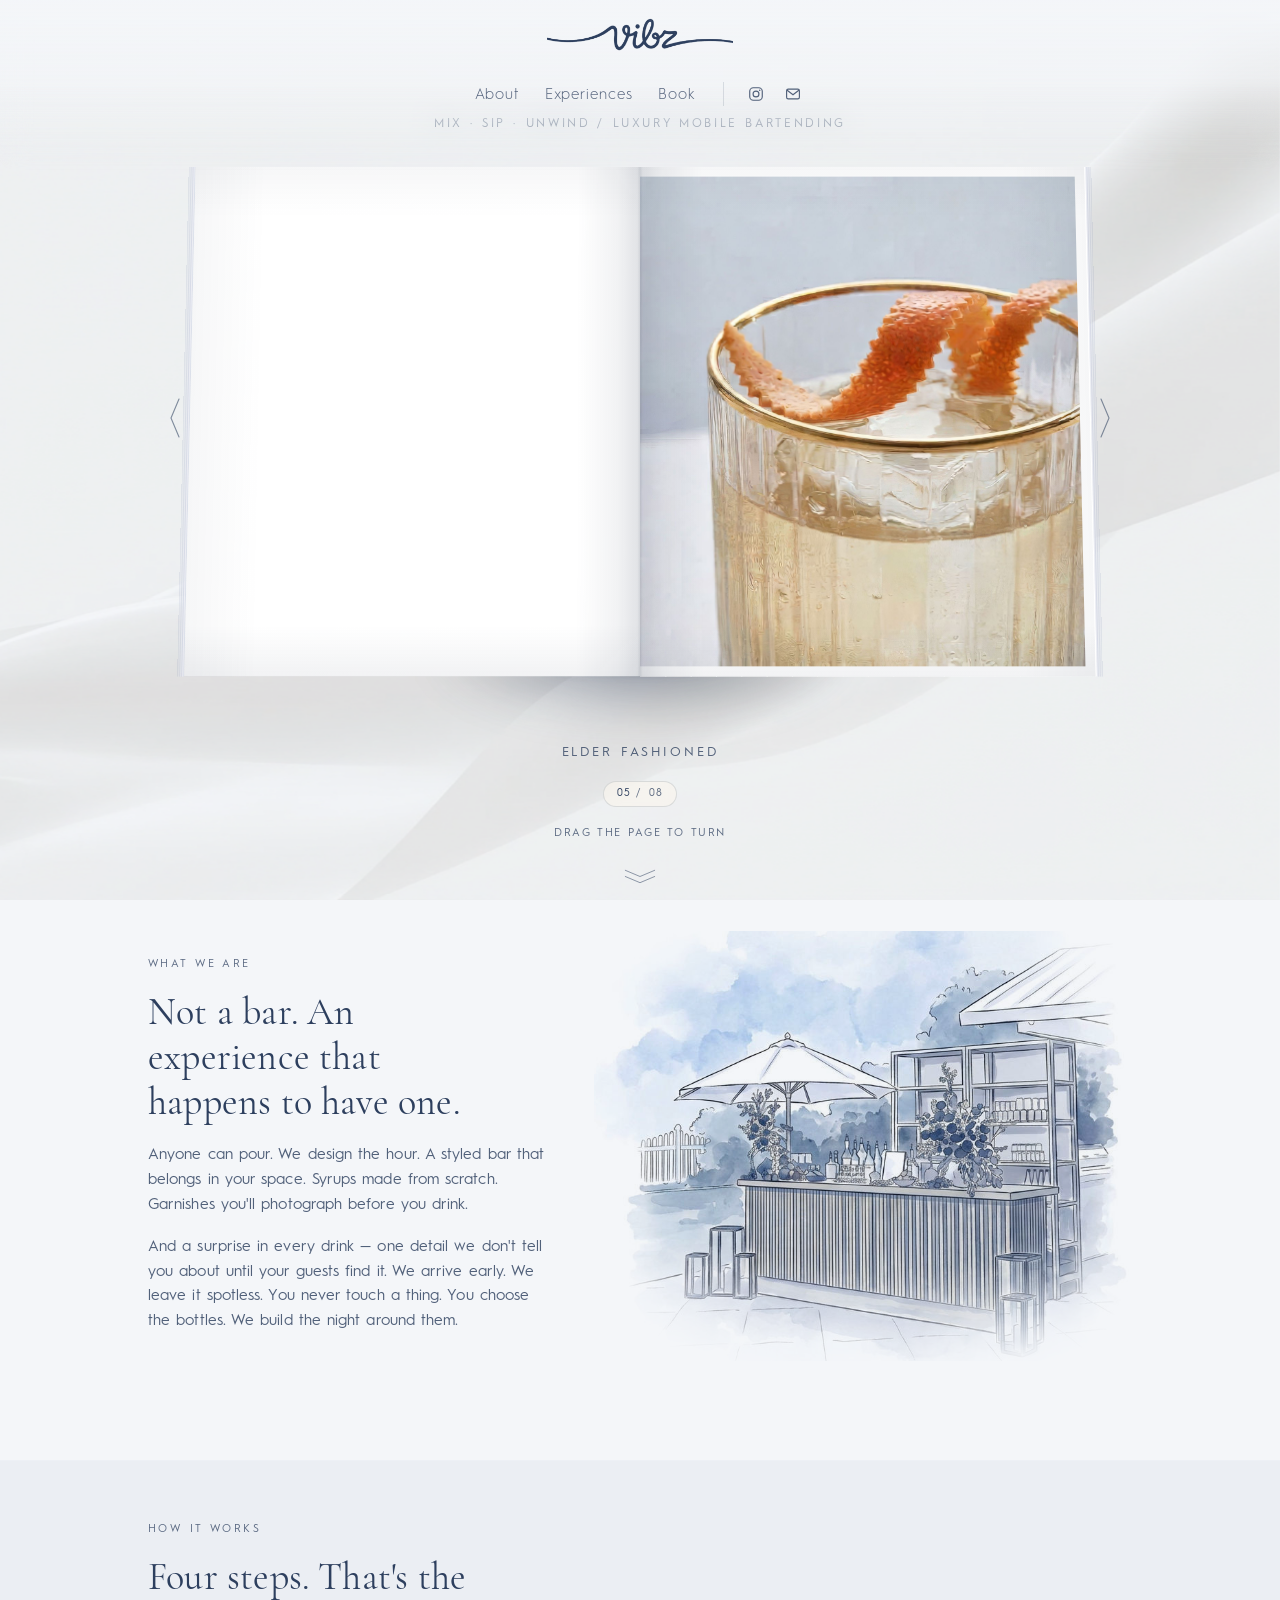
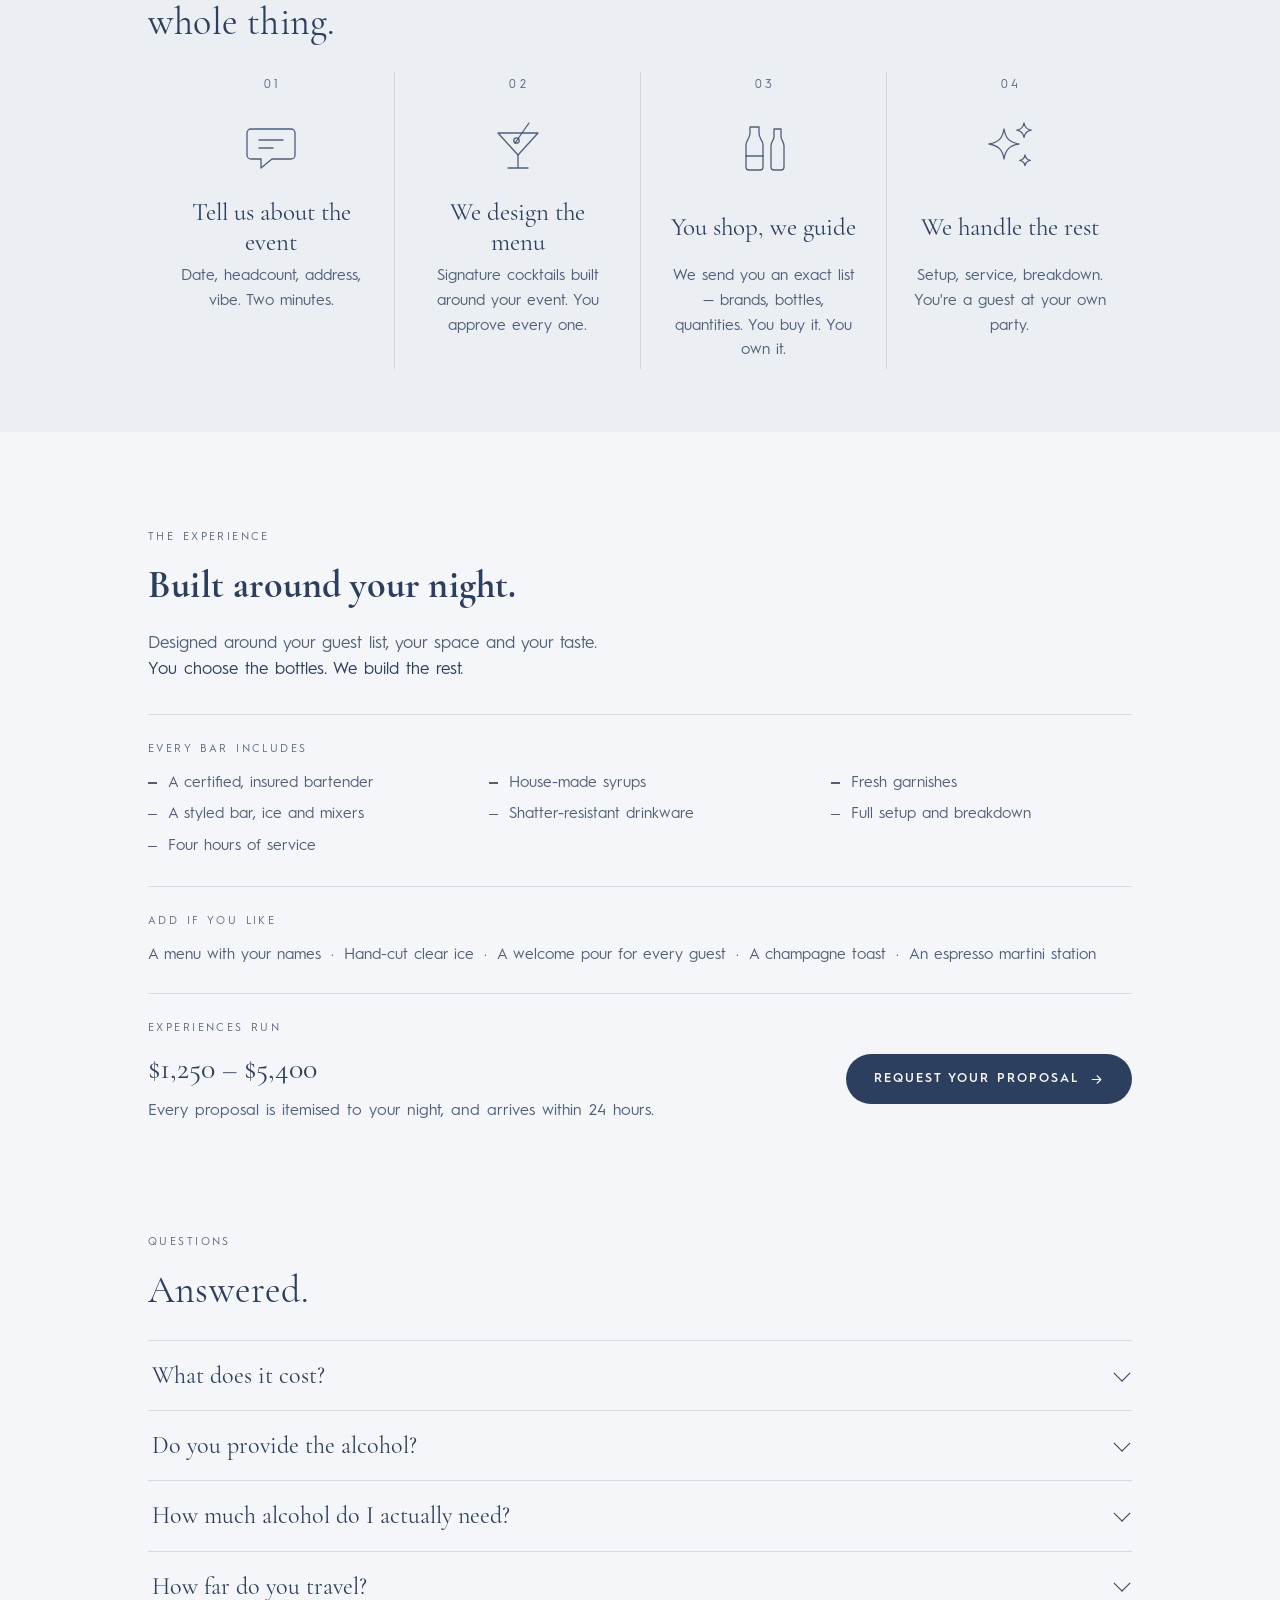
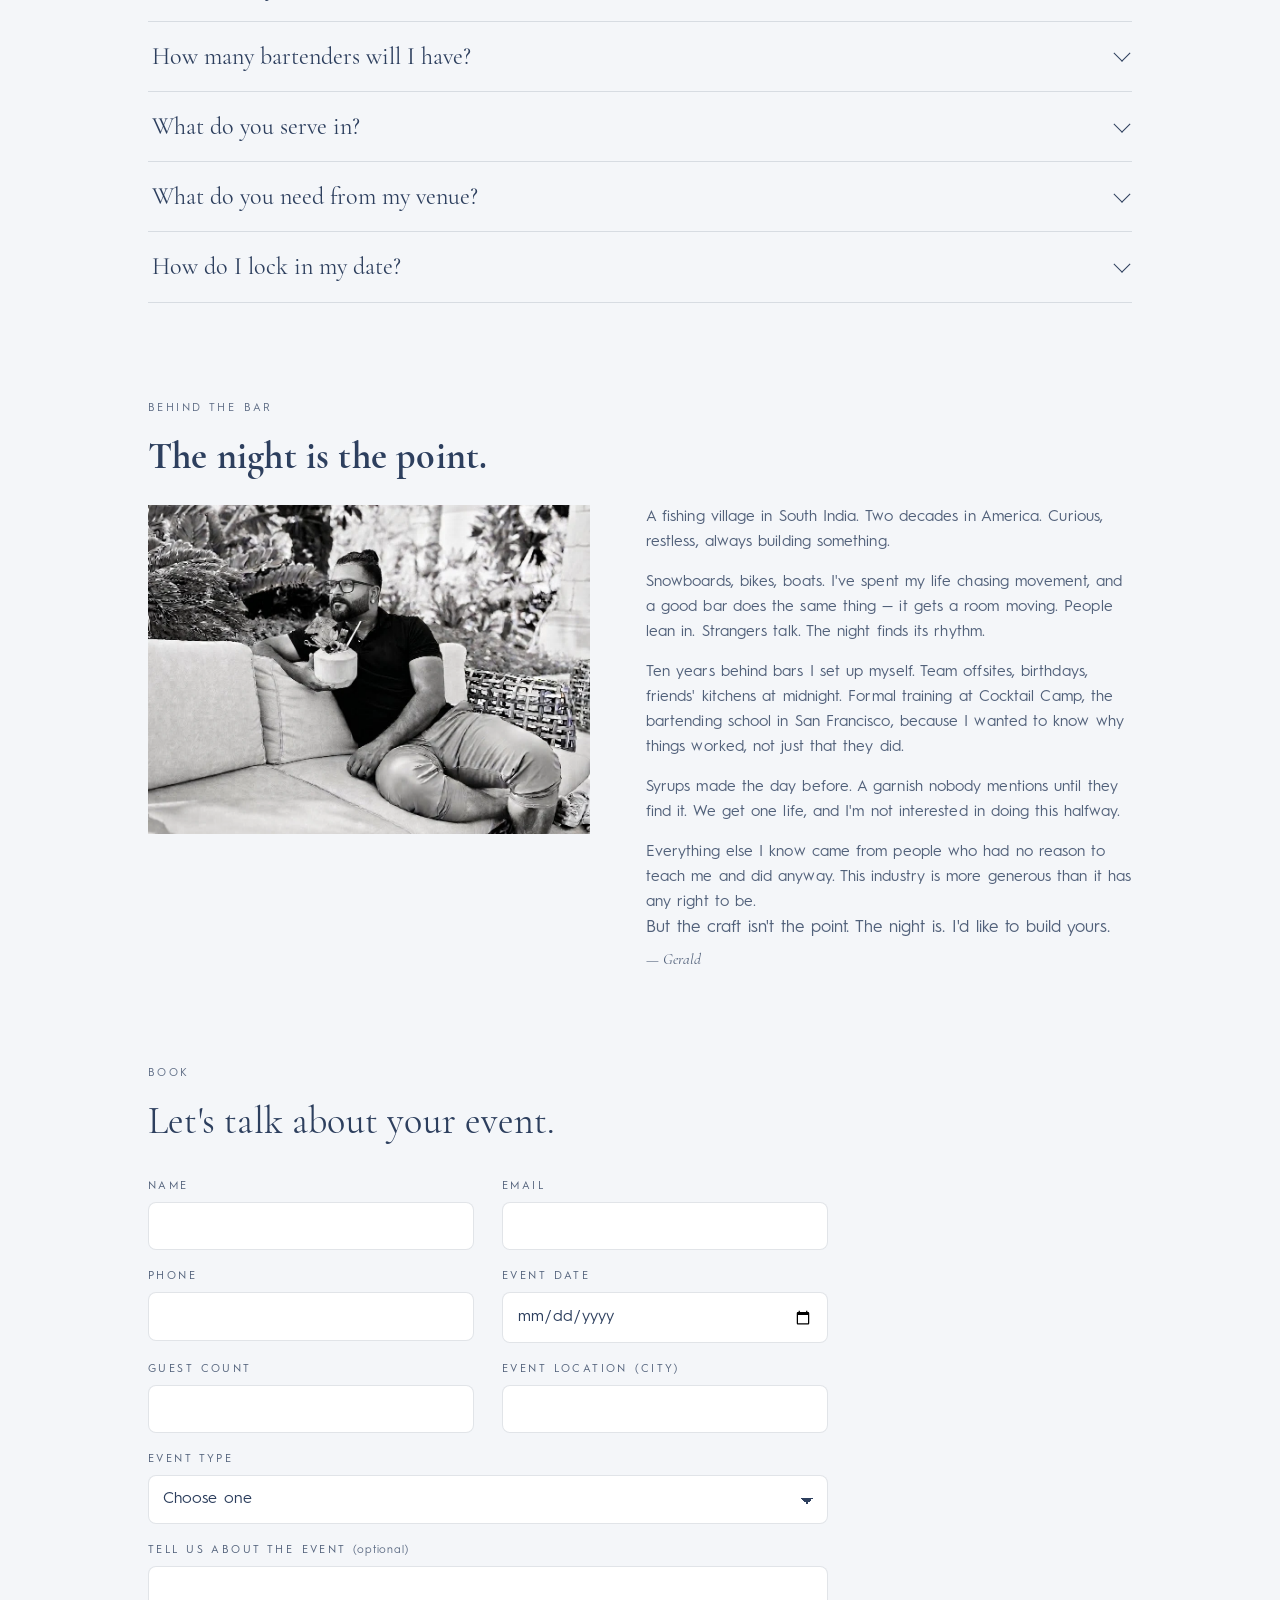
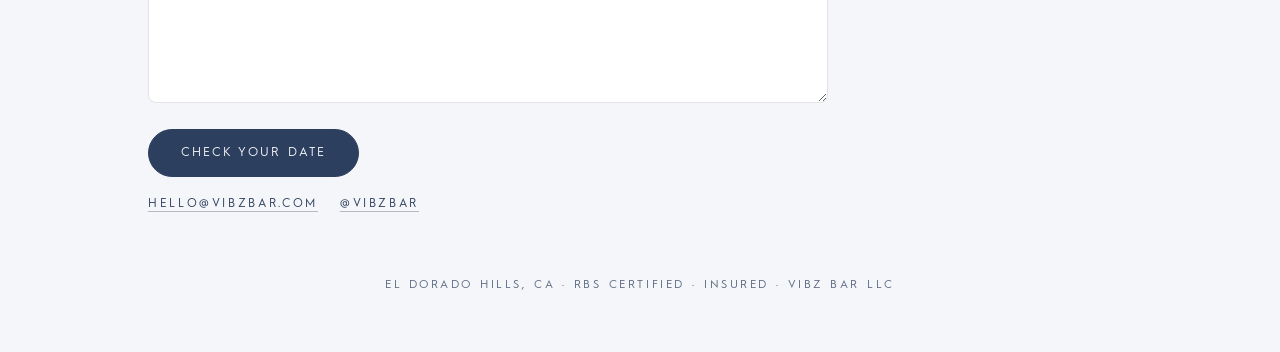
==== commit 7bd67494: "Update Behind the bar portrait with lounge photo Co-Authored-By: Claude Sonnet 5 <noreply@anthropic." ====
--- a/index.html
+++ b/index.html
@@ -747,7 +747,7 @@
     <p class="section-label" role="heading" aria-level="2">Behind the bar</p>
     <h2 class="lede">The night is the point.</h2>
     <div class="behind-inner">
-      <img class="behind-portrait" src="vibz/gerald.webp" width="1200" height="891" loading="lazy" alt="Gerald, founder and lead bartender at VIBZ">
+      <img class="behind-portrait" src="vibz/gerald.webp" width="976" height="725" loading="lazy" alt="Gerald, founder and lead bartender at VIBZ">
       <div class="behind-text">
         <p class="bio">A fishing village in South India. Two decades in America. Curious, restless, always building something.</p>
         <p class="bio">Snowboards, bikes, boats. I've spent my life chasing movement, and a good bar does the same thing — it gets a room moving. People lean in. Strangers talk. The night finds its rhythm.</p>
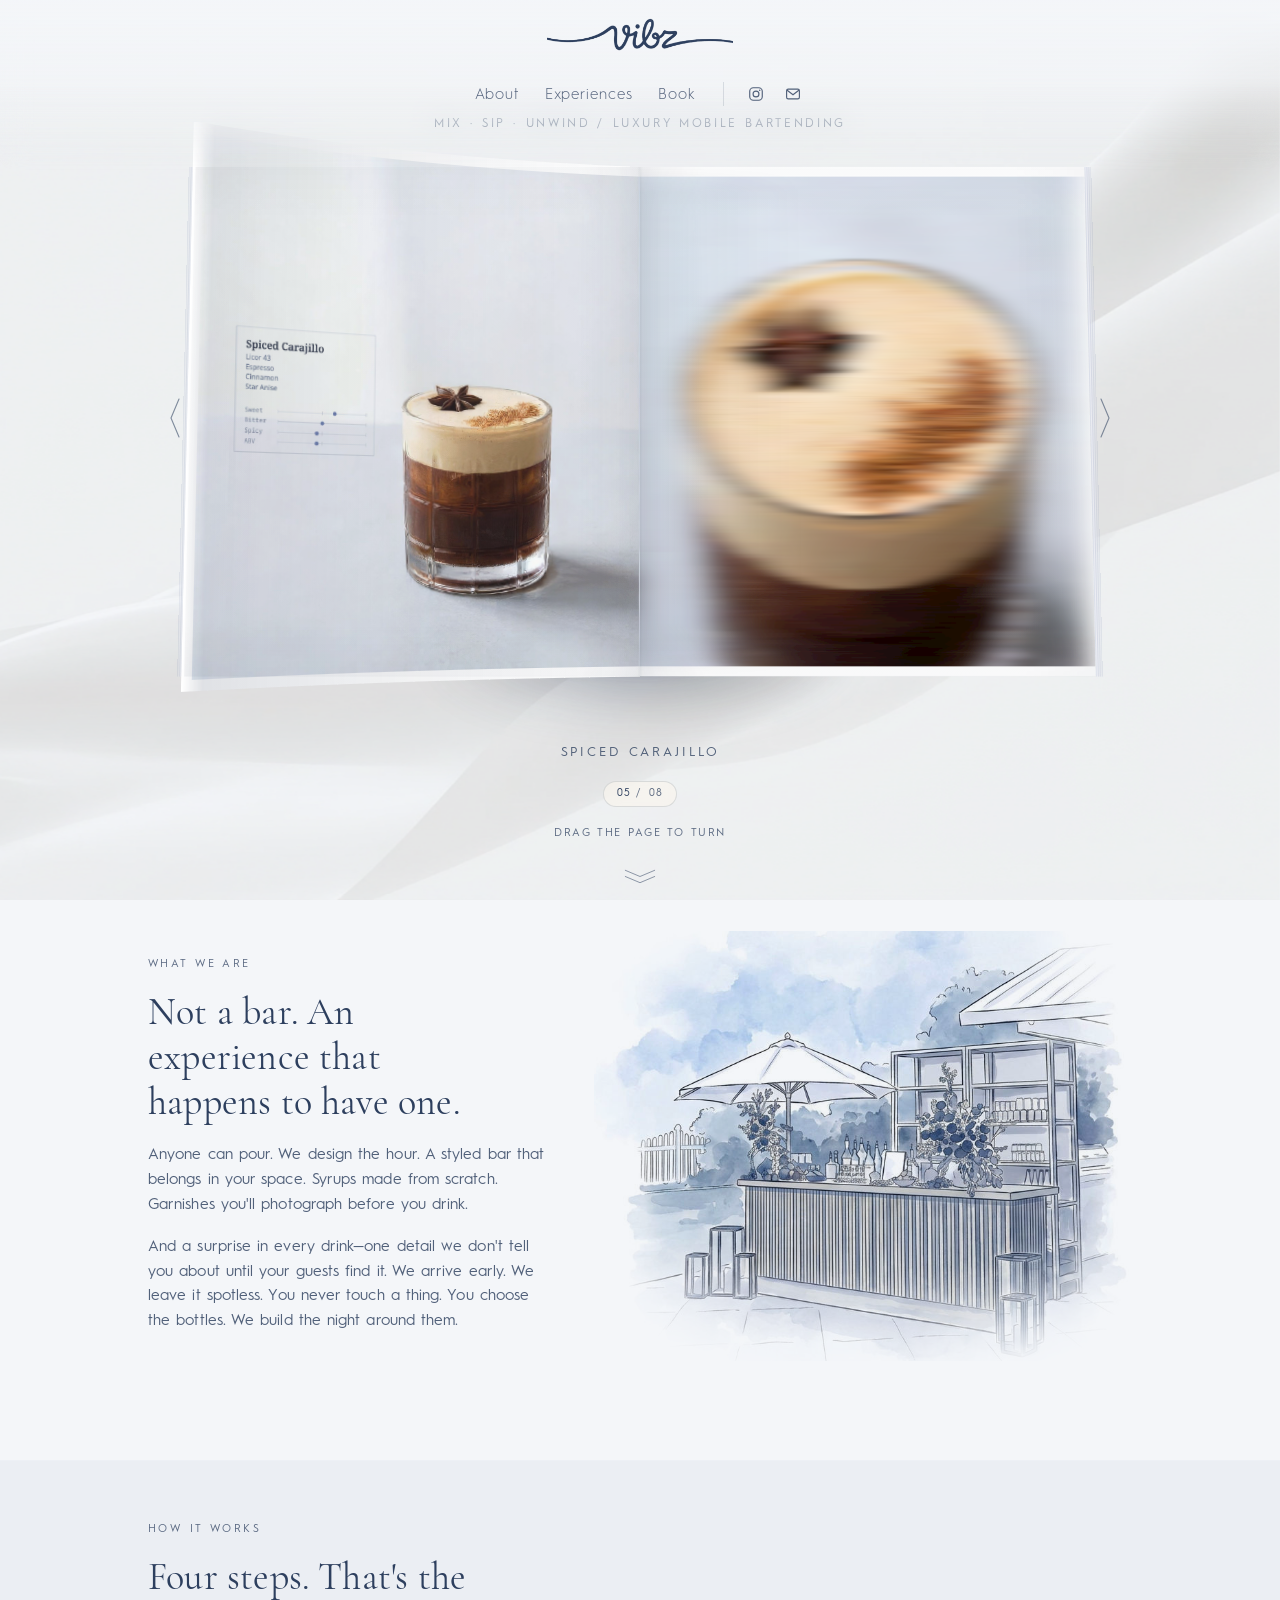
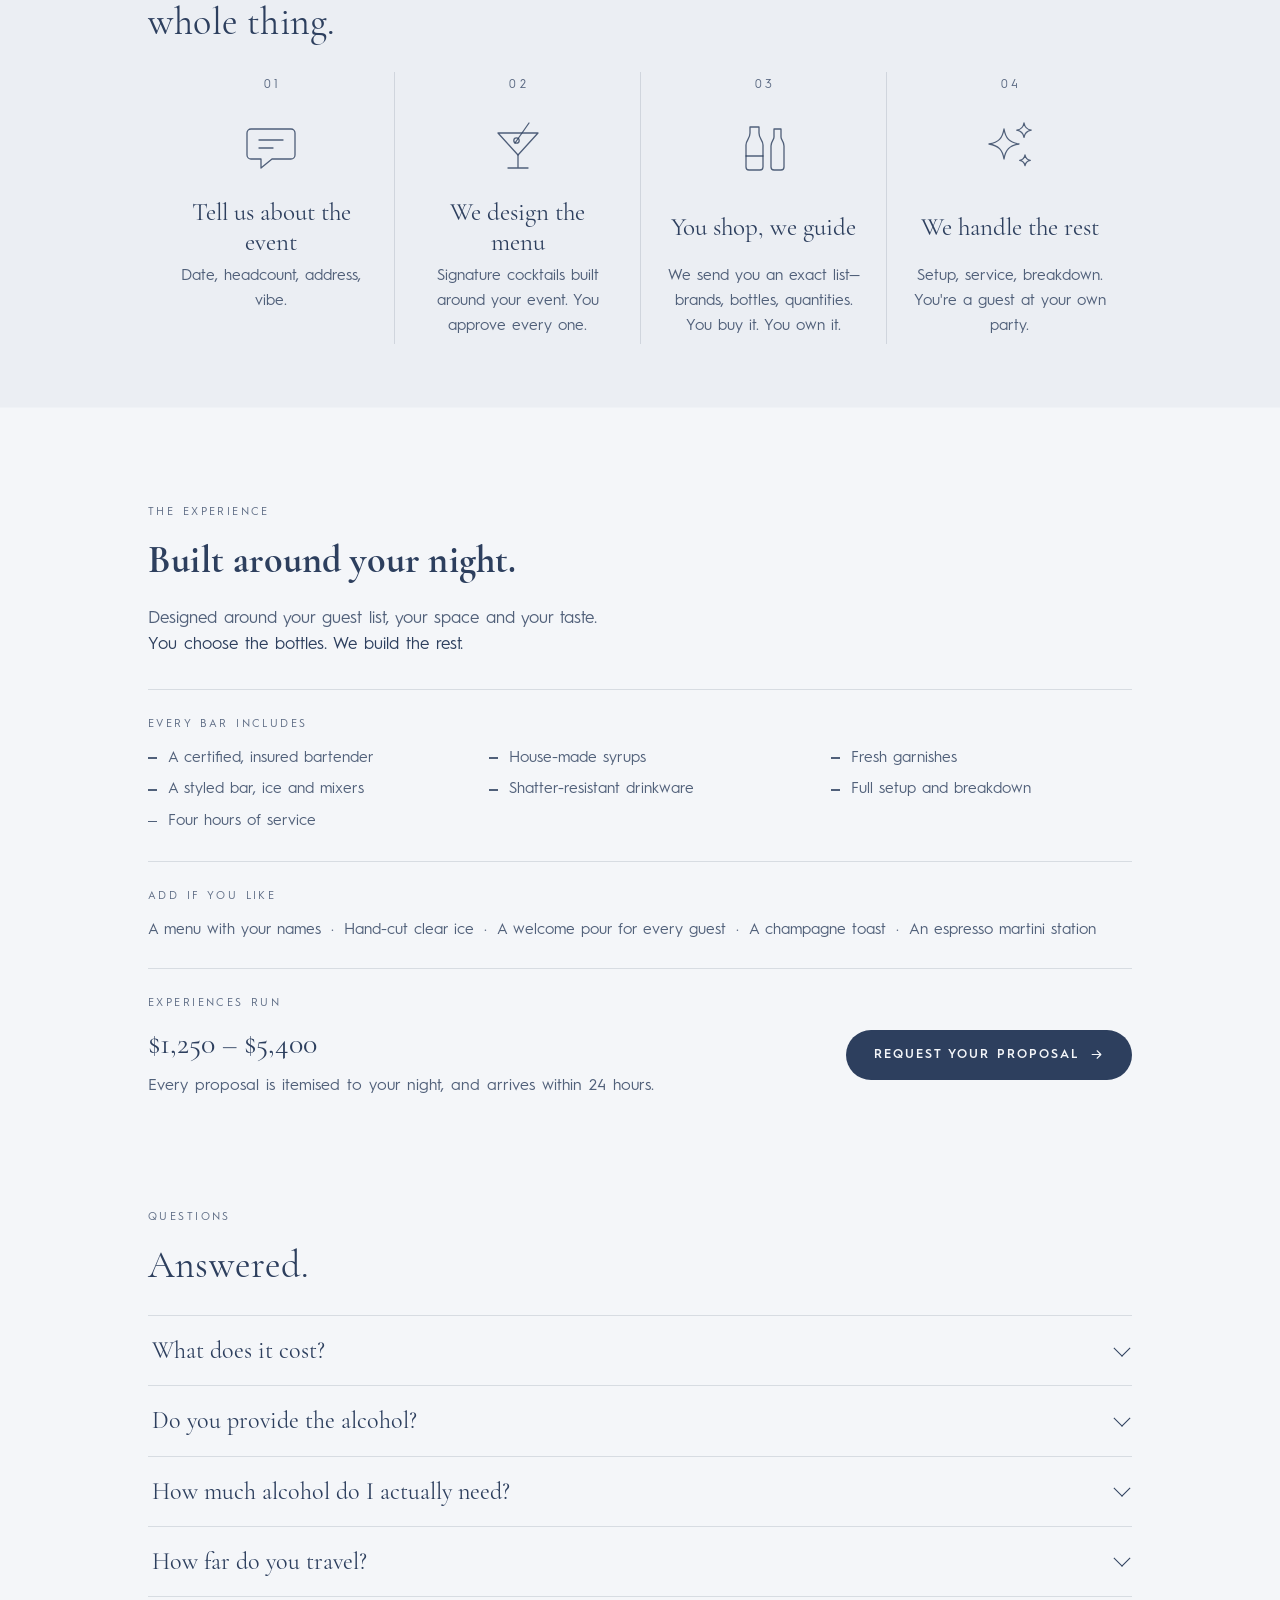
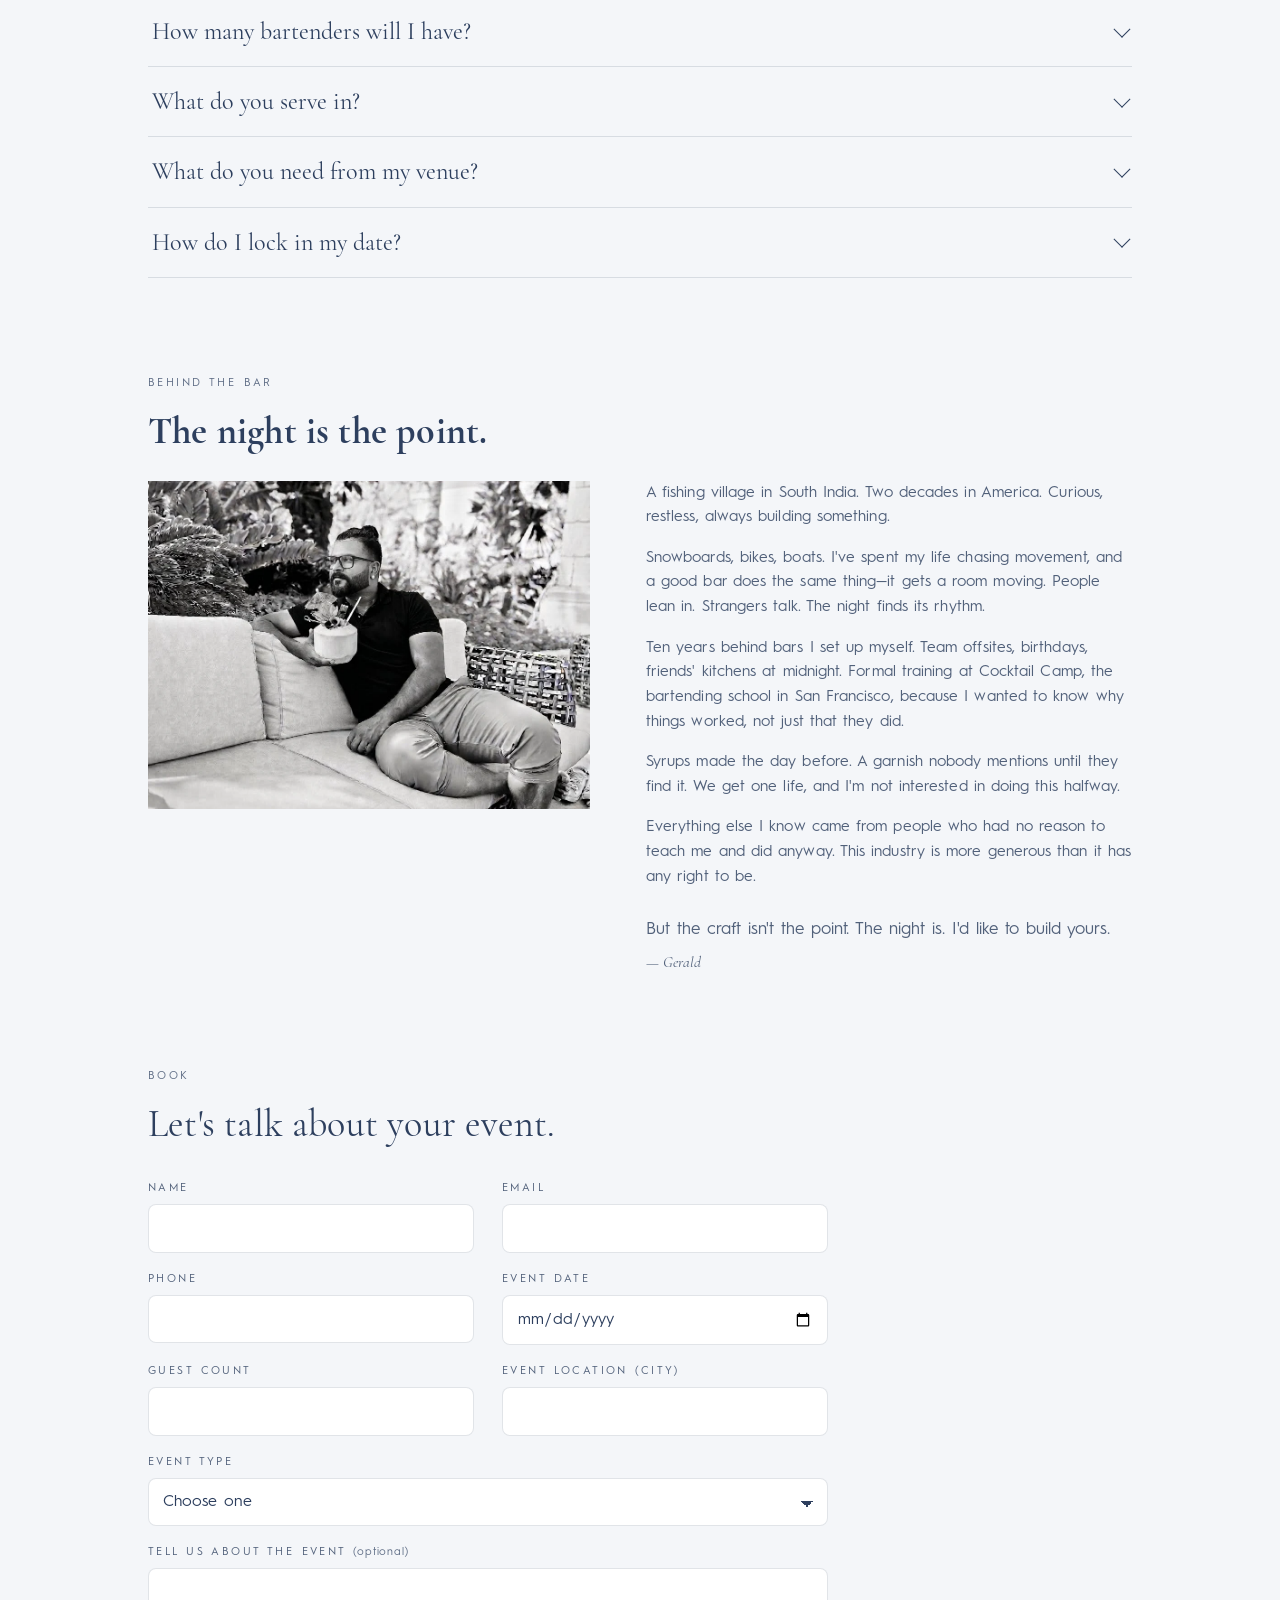
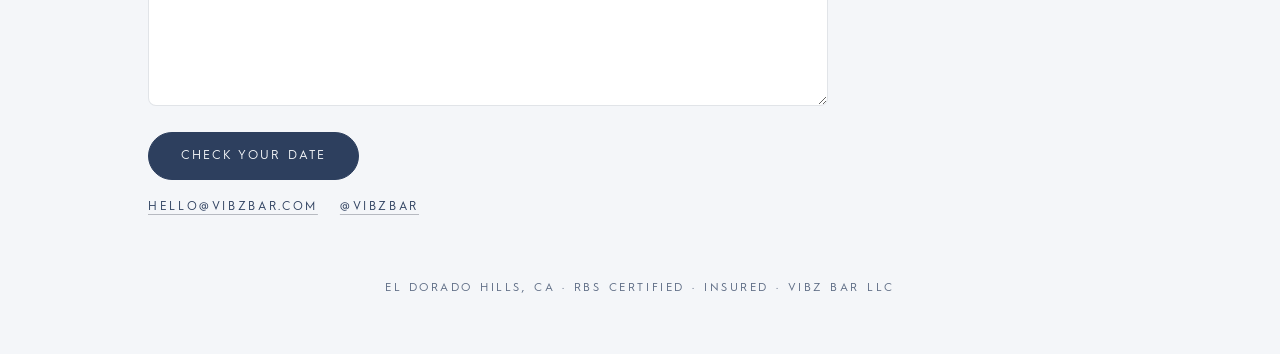
==== commit f47dd458: "Copy notes: tighten spaced dashes, drop Two minutes from step 1, gap before the closing line in Behi" ====
--- a/index.html
+++ b/index.html
@@ -352,6 +352,7 @@
 #behind .behind-portrait{width:100%;height:auto;display:block}
 #behind .behind-text .bio+.bio{margin-top:1em}
 #behind .behind-text .bio:last-of-type{margin-top:1em}
+#behind .behind-text .exp-lead{margin-top:1.6em}
 #behind .behind-sig{display:block;font-family:var(--display);font-style:italic;font-size:clamp(14px,1.3vw,15.5px);color:var(--ink-soft);margin-top:.6em}
 .section-label{
   font-size:11px;letter-spacing:var(--track-caps);text-transform:uppercase;
@@ -624,7 +625,7 @@
       <p class="section-label" role="heading" aria-level="2">What we are</p>
       <p class="bio bio-lead">Not a bar. An experience that happens to have one.</p>
       <p class="bio">Anyone can pour. We design the hour. A styled bar that belongs in your space. Syrups made from scratch. Garnishes you'll photograph before you drink.</p>
-      <p class="bio">And a surprise in every drink — one detail we don't tell you about until your guests find it. We arrive early. We leave it spotless. You never touch a thing. You choose the bottles. We build the night around them.</p>
+      <p class="bio">And a surprise in every drink—one detail we don't tell you about until your guests find it. We arrive early. We leave it spotless. You never touch a thing. You choose the bottles. We build the night around them.</p>
     </div>
     <div class="about-art" aria-hidden="true"><img src="vibz/bar_illustration.png" alt="" width="1181" height="768"></div>
   </section>
@@ -637,7 +638,7 @@
         <span class="n">01</span>
         <svg class="step-icon" viewBox="0 0 64 64" fill="none" stroke="currentColor" stroke-width="1.3" stroke-linecap="round" stroke-linejoin="round" aria-hidden="true"><path d="M12 14h40a4 4 0 0 1 4 4v22a4 4 0 0 1-4 4H33l-11 9v-9H12a4 4 0 0 1-4-4V18a4 4 0 0 1 4-4Z"/><path d="M20 25h24M20 33h14"/></svg>
         <h3>Tell us about the event</h3>
-        <p>Date, headcount, address, vibe. Two minutes.</p>
+        <p>Date, headcount, address, vibe.</p>
       </li>
       <li class="step">
         <span class="n">02</span>
@@ -649,7 +650,7 @@
         <span class="n">03</span>
         <svg class="step-icon" viewBox="0 0 64 64" fill="none" stroke="currentColor" stroke-width="1.3" stroke-linecap="round" stroke-linejoin="round" aria-hidden="true"><path d="M14 30c0-5 4-6 4-12v-6h9v6c0 6 4 7 4 12v22a3 3 0 0 1-3 3H17a3 3 0 0 1-3-3Z"/><path d="M14 41h17"/><path d="M42 22v-8h7v8c0 3 3 4 3 9v21a3 3 0 0 1-3 3h-7a3 3 0 0 1-3-3V31c0-5 3-6 3-9Z"/></svg>
         <h3>You shop, we guide</h3>
-        <p>We send you an exact list — brands, bottles, quantities. You buy it. You own it.</p>
+        <p>We send you an exact list—brands, bottles, quantities. You buy it. You own it.</p>
       </li>
       <li class="step">
         <span class="n">04</span>
@@ -714,11 +715,11 @@
       </li>
       <li class="qa">
         <button type="button" id="faq-q1" aria-expanded="false" aria-controls="faq-a1"><span class="q">Do you provide the alcohol?</span><span class="caret" aria-hidden="true"></span></button>
-        <div class="a" id="faq-a1"><div><p>No — and that's deliberate. California law makes host-supplied alcohol the cleanest way to do this. You buy it, you own it, you keep what's left. We send you an exact shopping list so it's effortless.</p></div></div>
+        <div class="a" id="faq-a1"><div><p>No—and that's deliberate. California law makes host-supplied alcohol the cleanest way to do this. You buy it, you own it, you keep what's left. We send you an exact shopping list so it's effortless.</p></div></div>
       </li>
       <li class="qa">
         <button type="button" id="faq-q2" aria-expanded="false" aria-controls="faq-a2"><span class="q">How much alcohol do I actually need?</span><span class="caret" aria-hidden="true"></span></button>
-        <div class="a" id="faq-a2"><div><p>We'll tell you precisely. Our planning tool works from your guest count, service length, and menu — down to the bottle.</p></div></div>
+        <div class="a" id="faq-a2"><div><p>We'll tell you precisely. Our planning tool works from your guest count, service length, and menu—down to the bottle.</p></div></div>
       </li>
       <li class="qa">
         <button type="button" id="faq-q3" aria-expanded="false" aria-controls="faq-a3"><span class="q">How far do you travel?</span><span class="caret" aria-hidden="true"></span></button>
@@ -750,7 +751,7 @@
       <img class="behind-portrait" src="vibz/gerald.webp" width="976" height="725" loading="lazy" alt="Gerald, founder and lead bartender at VIBZ">
       <div class="behind-text">
         <p class="bio">A fishing village in South India. Two decades in America. Curious, restless, always building something.</p>
-        <p class="bio">Snowboards, bikes, boats. I've spent my life chasing movement, and a good bar does the same thing — it gets a room moving. People lean in. Strangers talk. The night finds its rhythm.</p>
+        <p class="bio">Snowboards, bikes, boats. I've spent my life chasing movement, and a good bar does the same thing—it gets a room moving. People lean in. Strangers talk. The night finds its rhythm.</p>
         <p class="bio">Ten years behind bars I set up myself. Team offsites, birthdays, friends' kitchens at midnight. Formal training at Cocktail Camp, the bartending school in San Francisco, because I wanted to know why things worked, not just that they did.</p>
         <p class="bio">Syrups made the day before. A garnish nobody mentions until they find it. We get one life, and I'm not interested in doing this halfway.</p>
         <p class="bio">Everything else I know came from people who had no reason to teach me and did anyway. This industry is more generous than it has any right to be.</p>
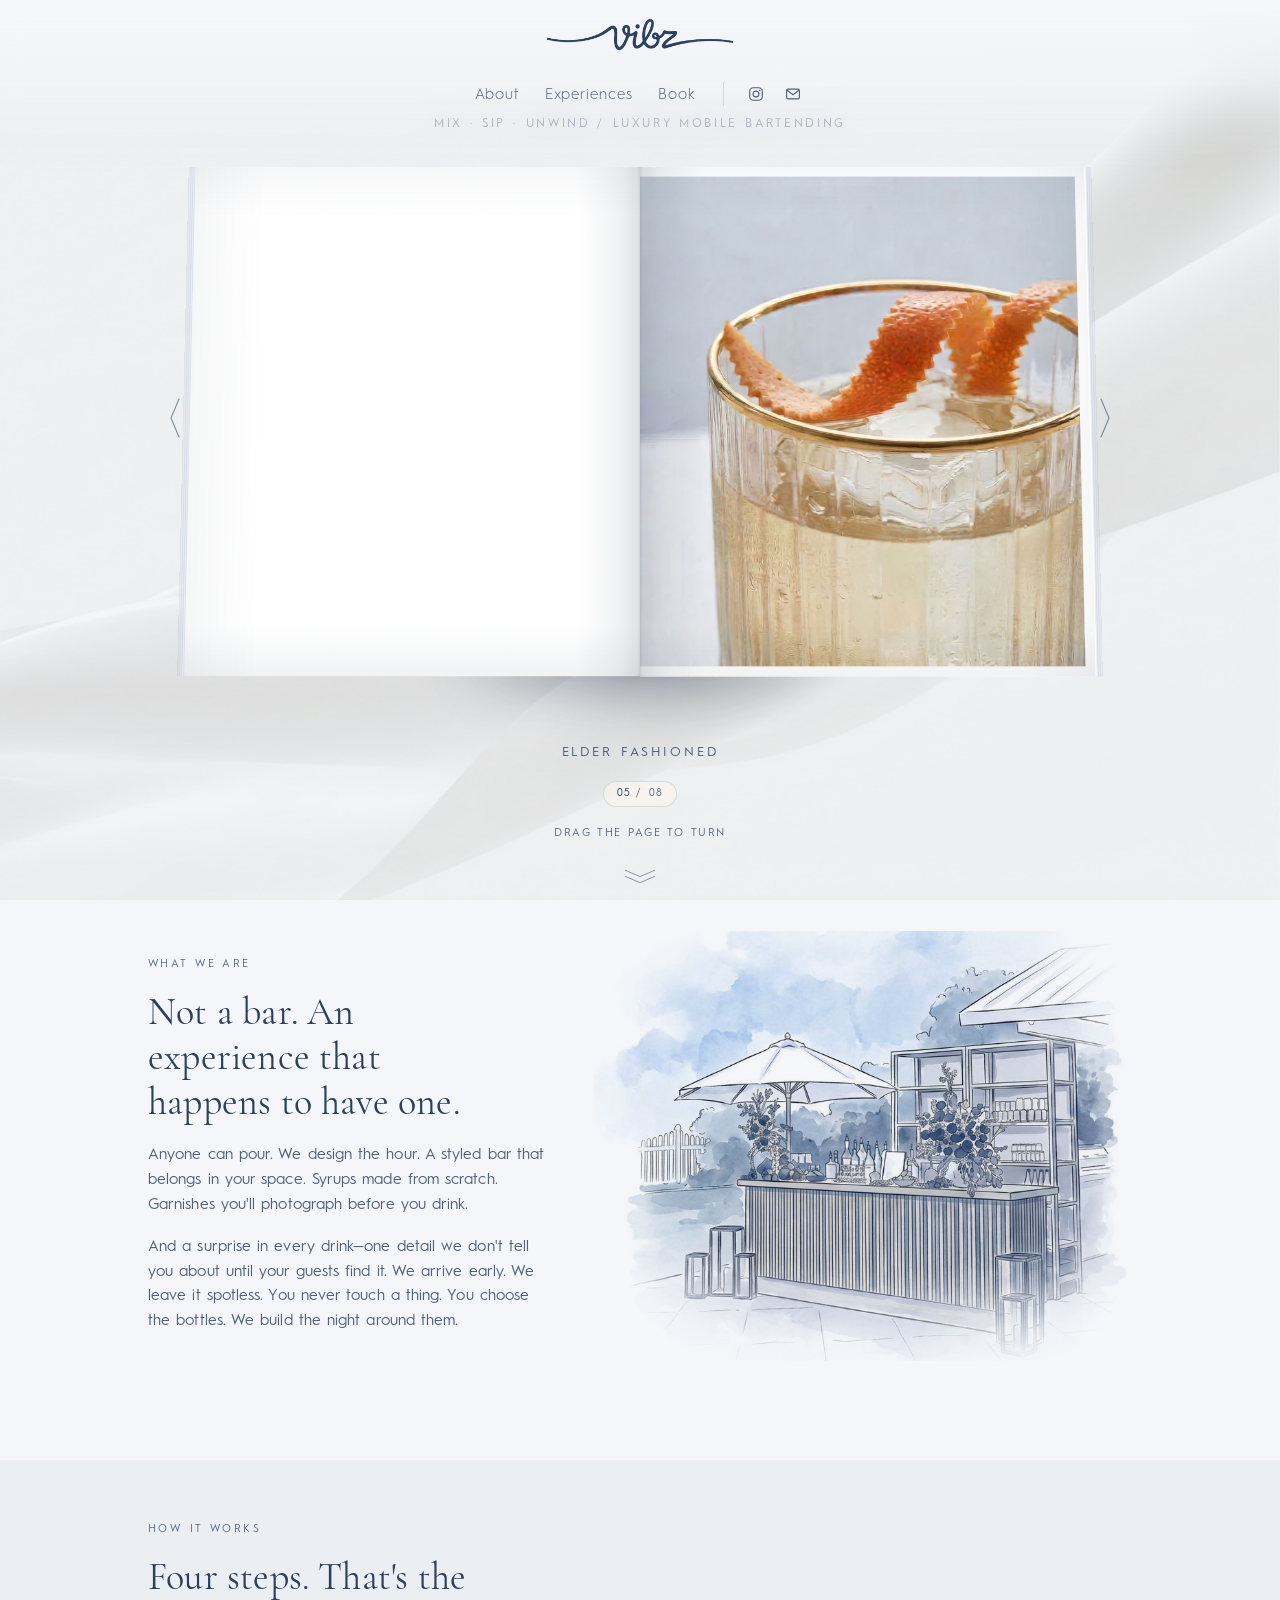
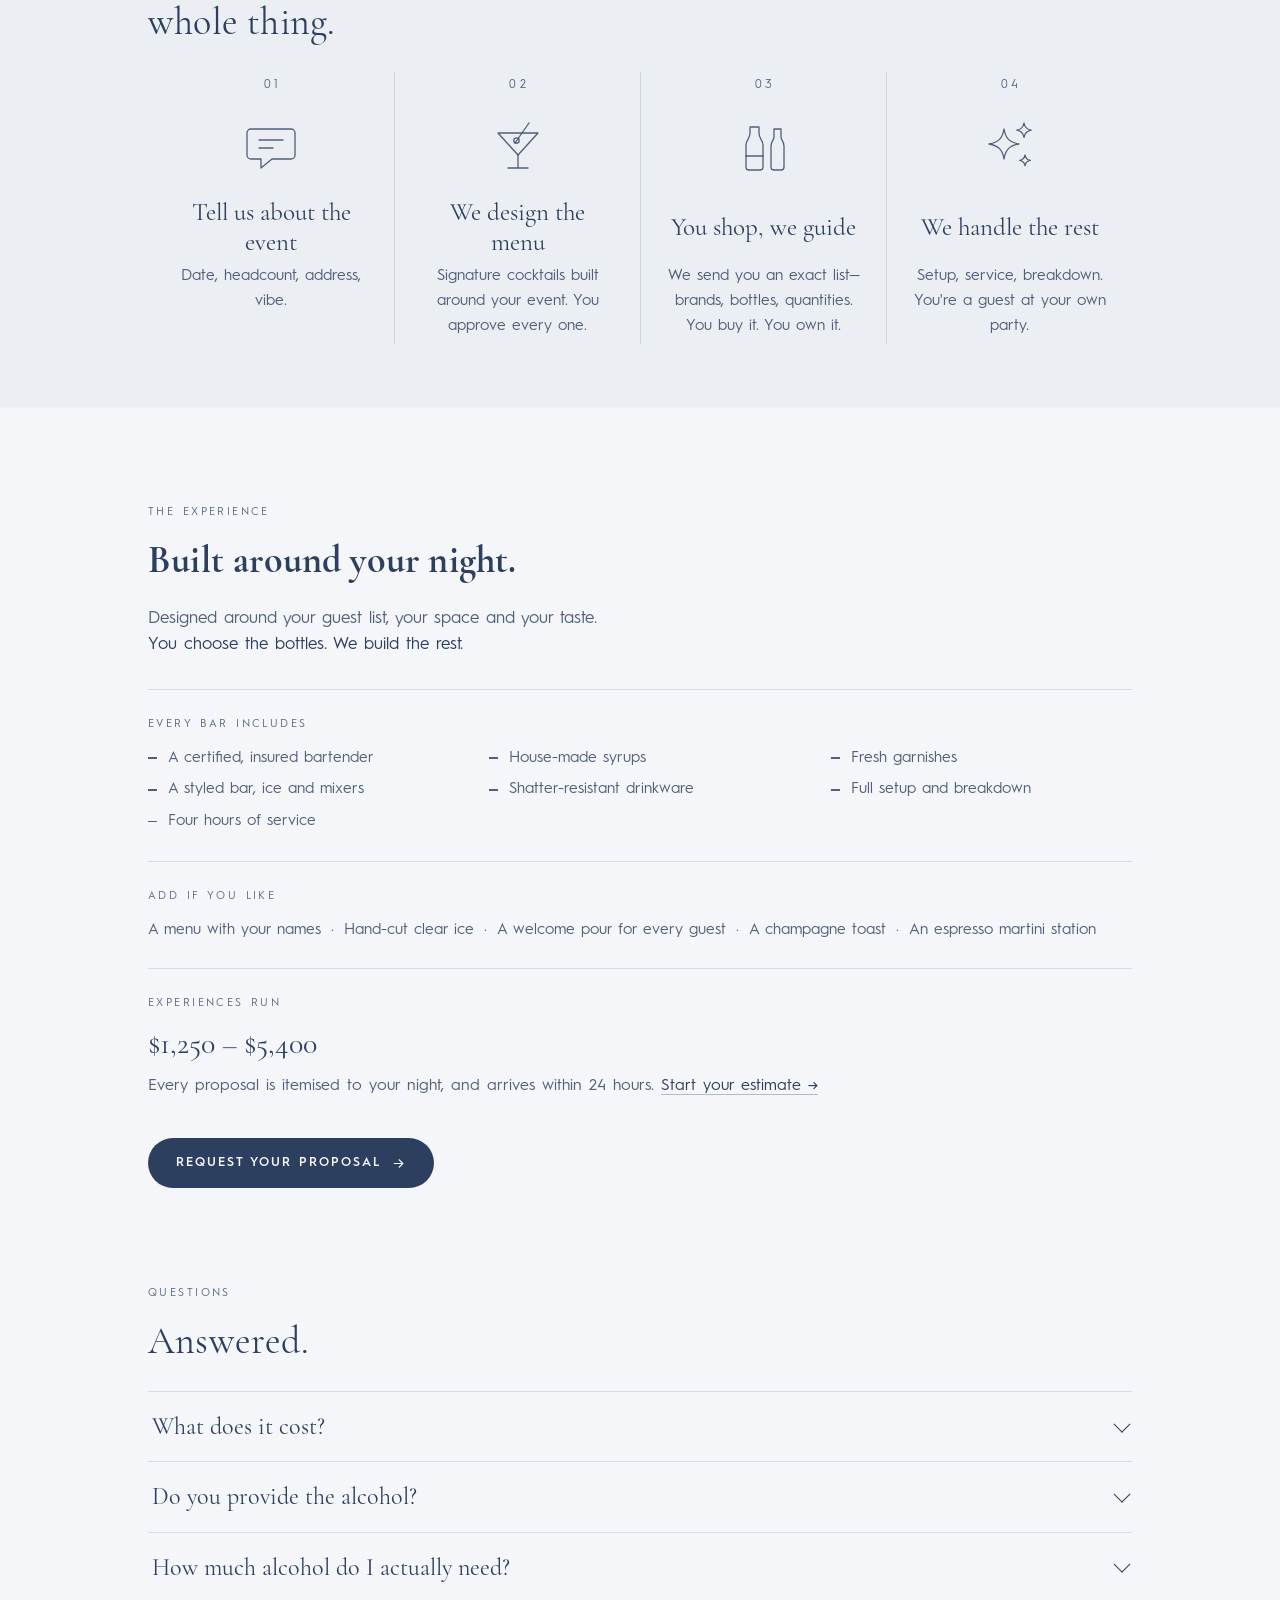
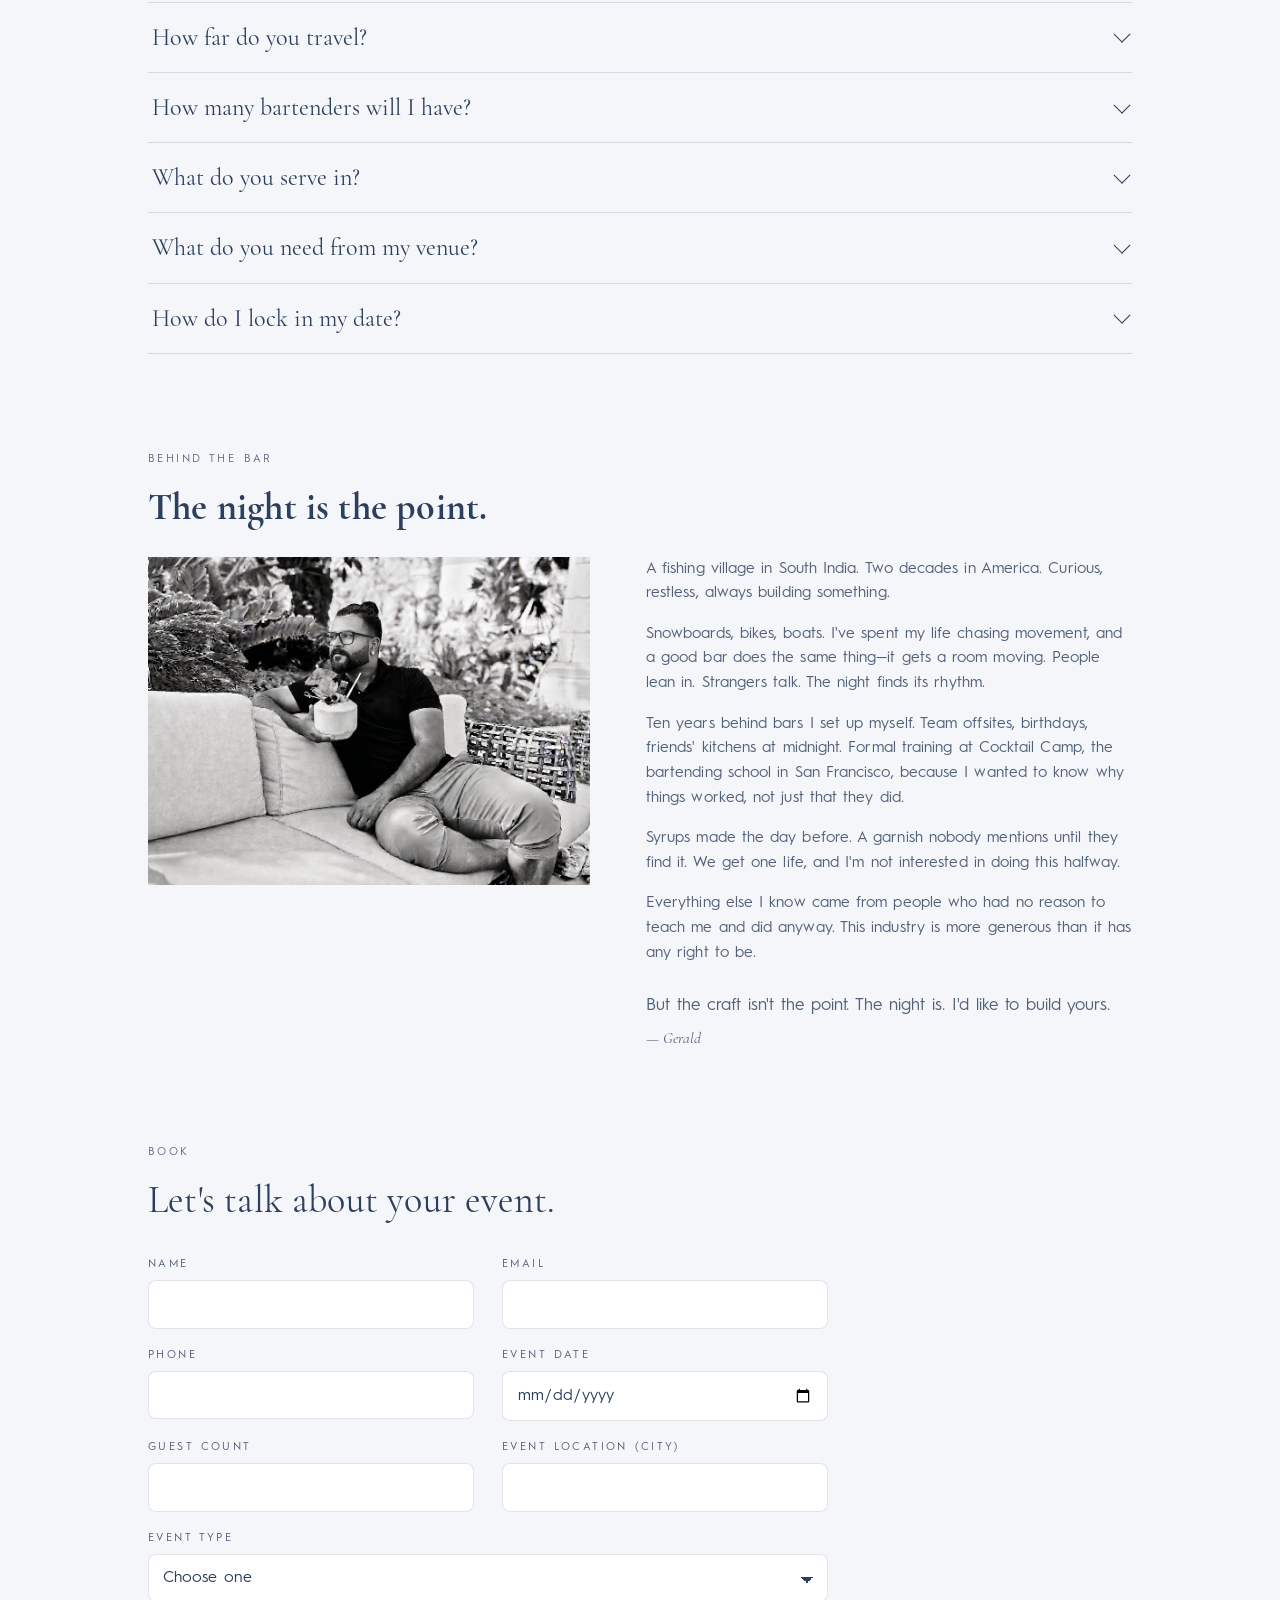
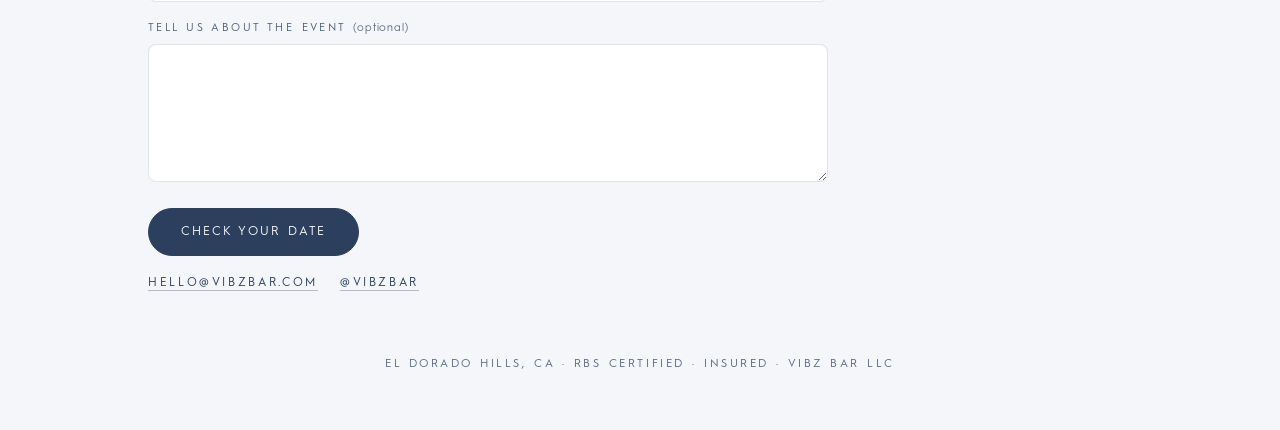
==== commit ee61cd28: "Start your estimate link under the proposal note; add profile photo originals (not used on the page)" ====
--- a/index.html
+++ b/index.html
@@ -697,7 +697,7 @@
       <div class="exp-figure">
         <p class="exp-label">Experiences run</p>
         <p class="exp-amt">$1,250 <i>–</i> $5,400</p>
-        <p class="bio-note">Every proposal is itemised to your night, and arrives within 24 hours.</p>
+        <p class="bio-note">Every proposal is itemised to your night, and arrives within 24 hours. <a class="bio-link" href="/plan/" target="_blank" rel="noopener">Start your estimate →</a></p>
       </div>
       <a class="exp-cta" href="#contact">Request your proposal
         <svg viewBox="0 0 24 24" aria-hidden="true"><path d="M5 12h14M13 6l6 6-6 6"/></svg>
